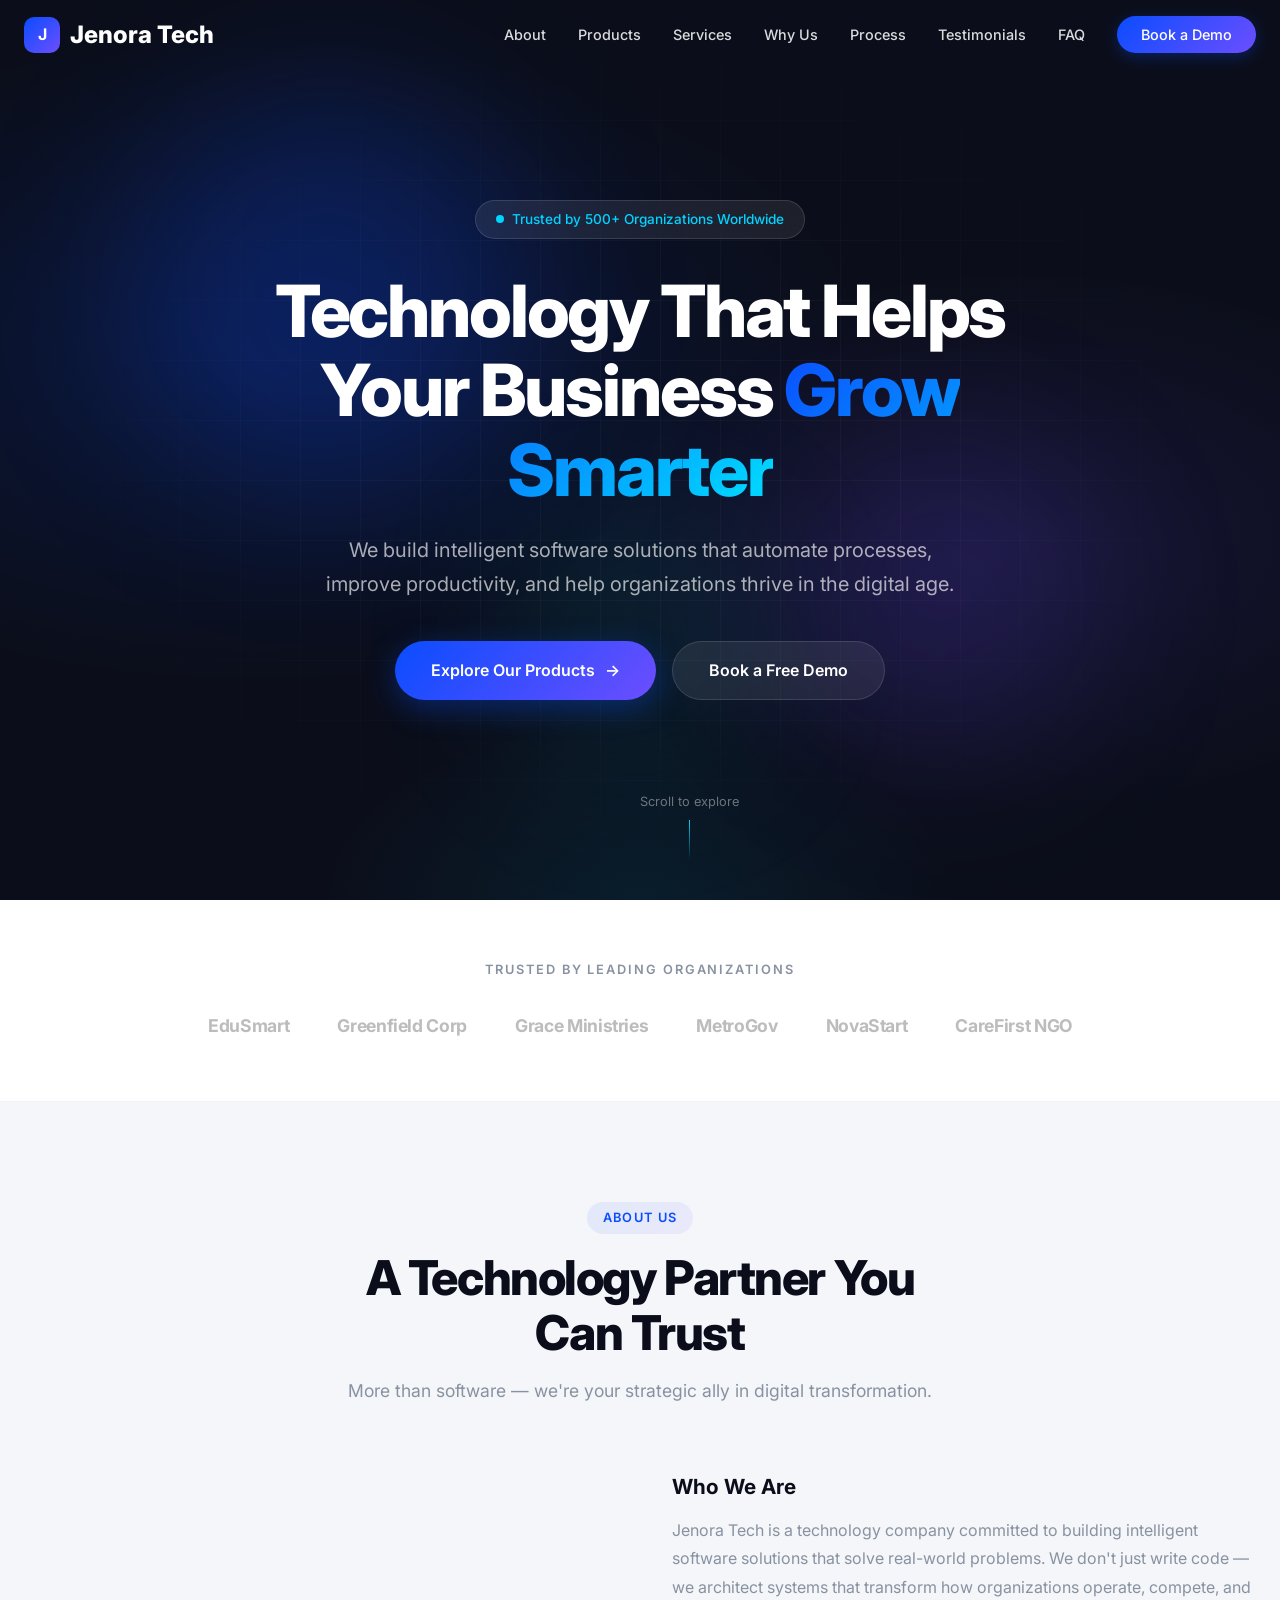
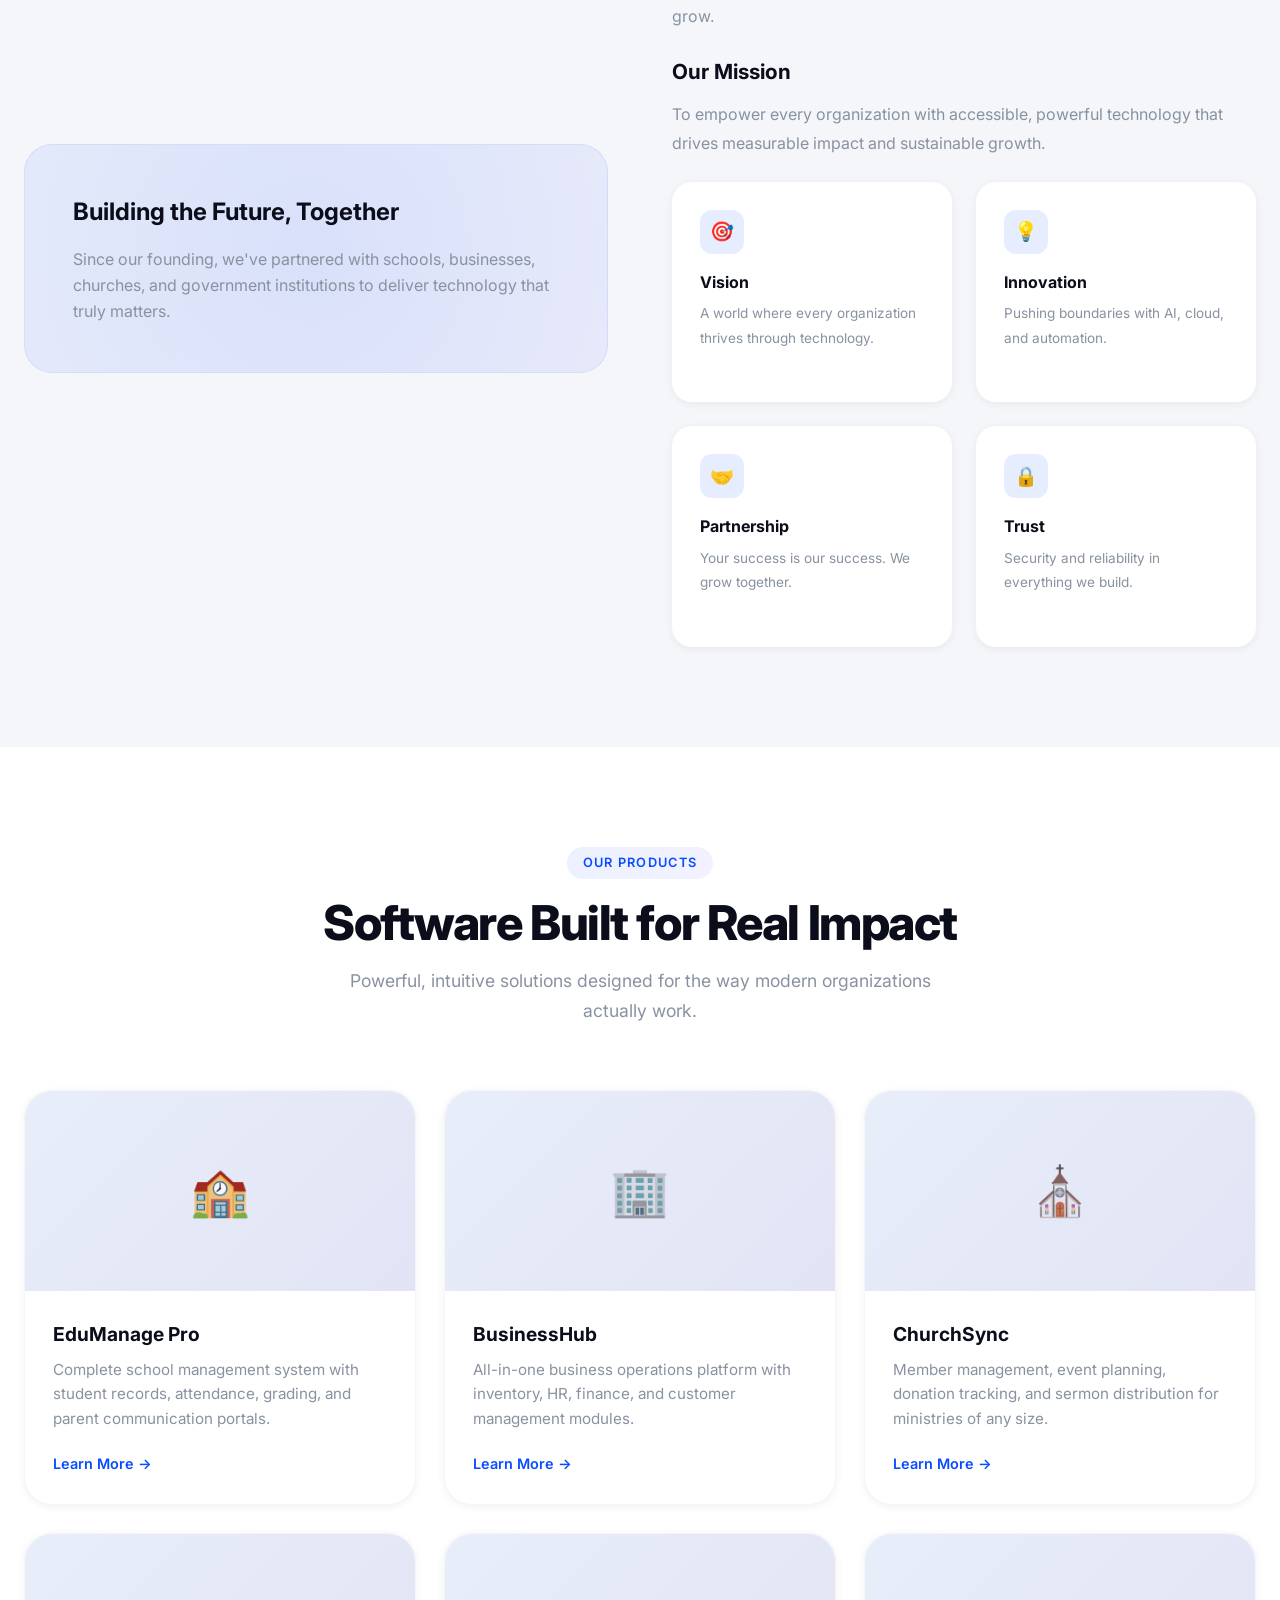
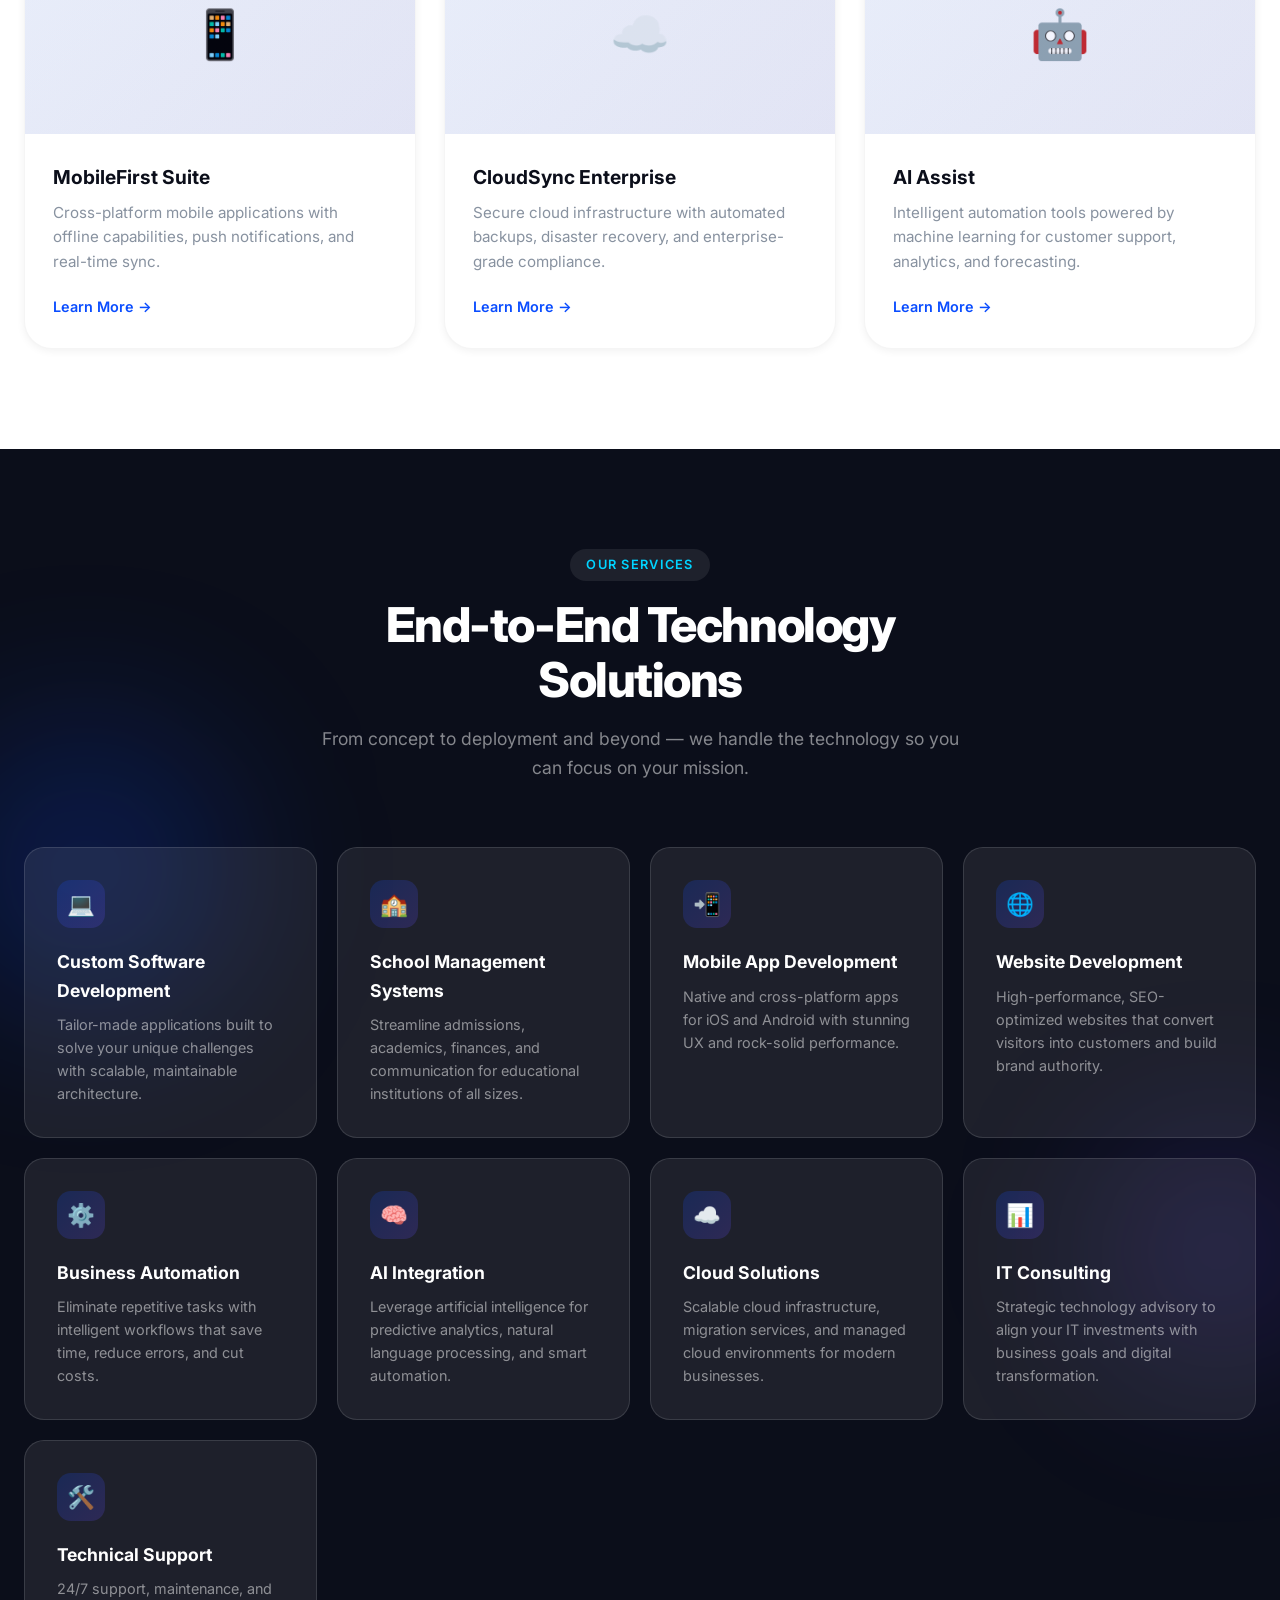
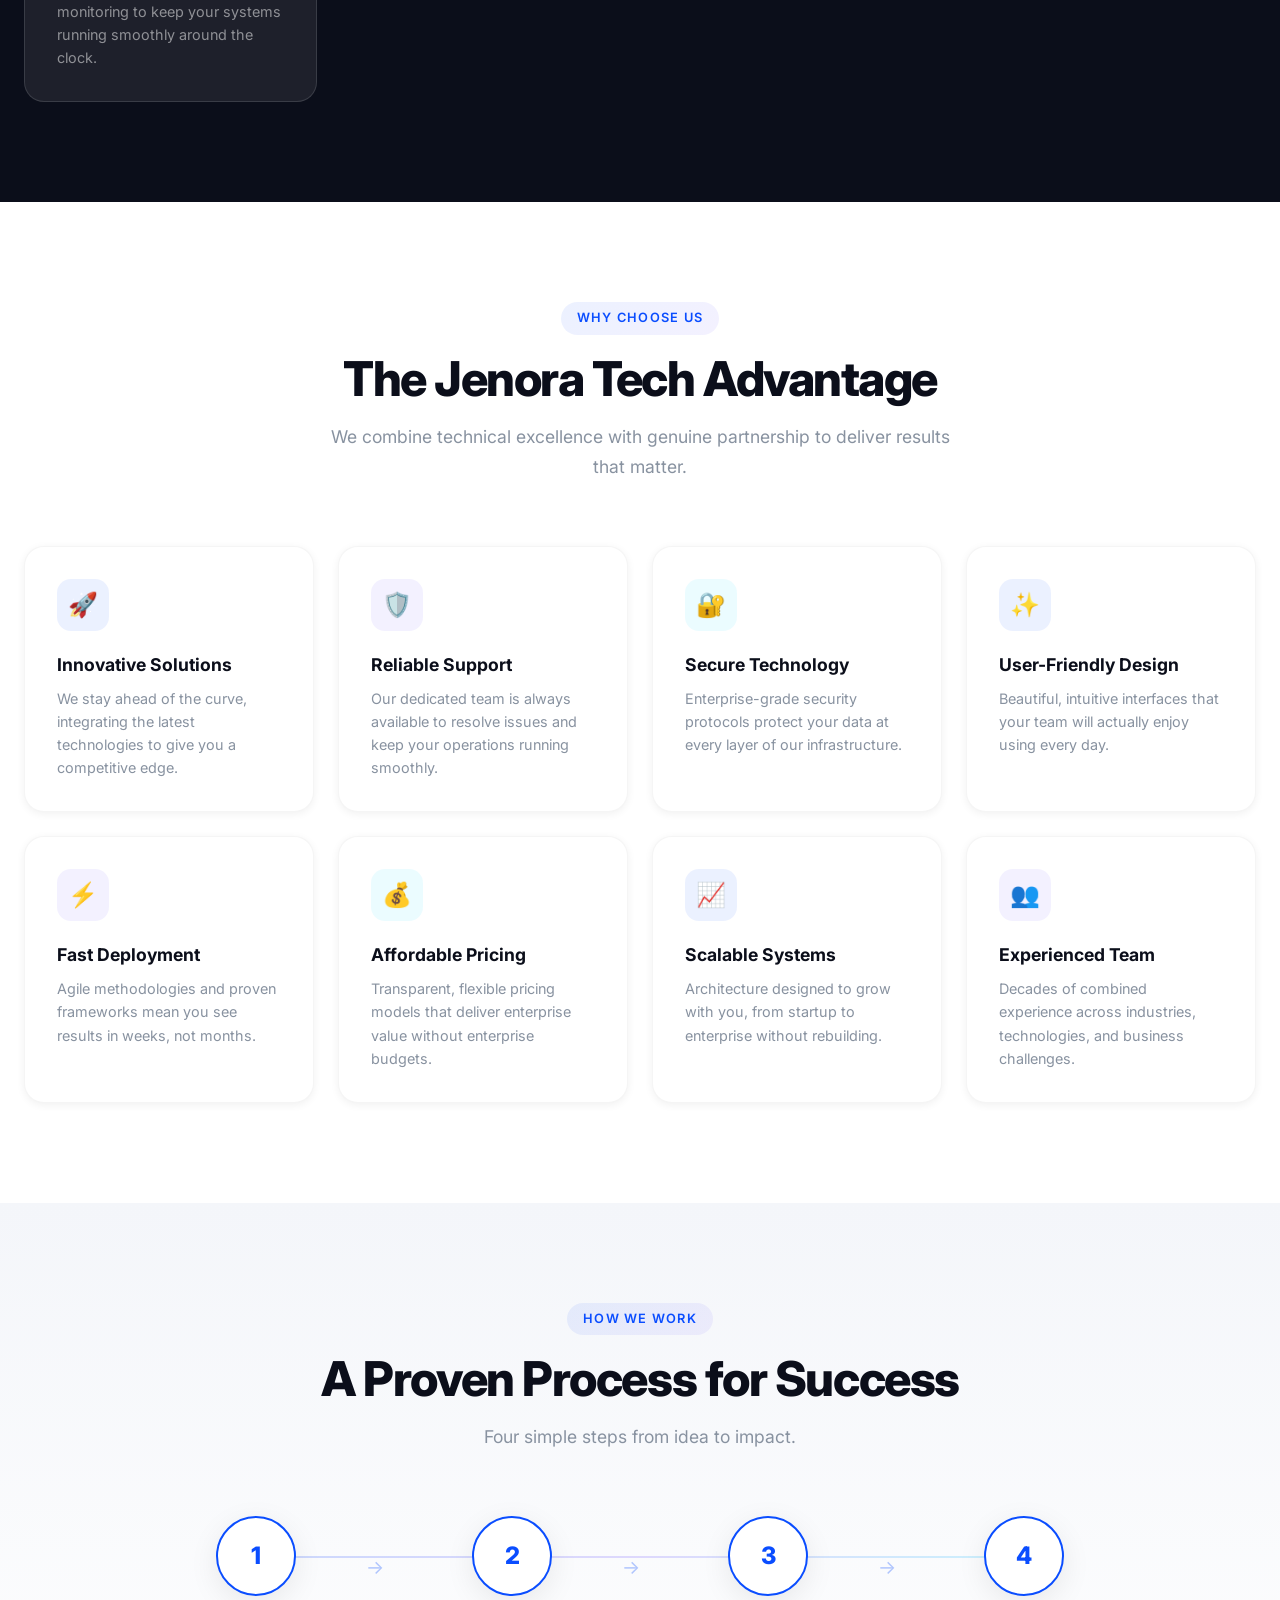
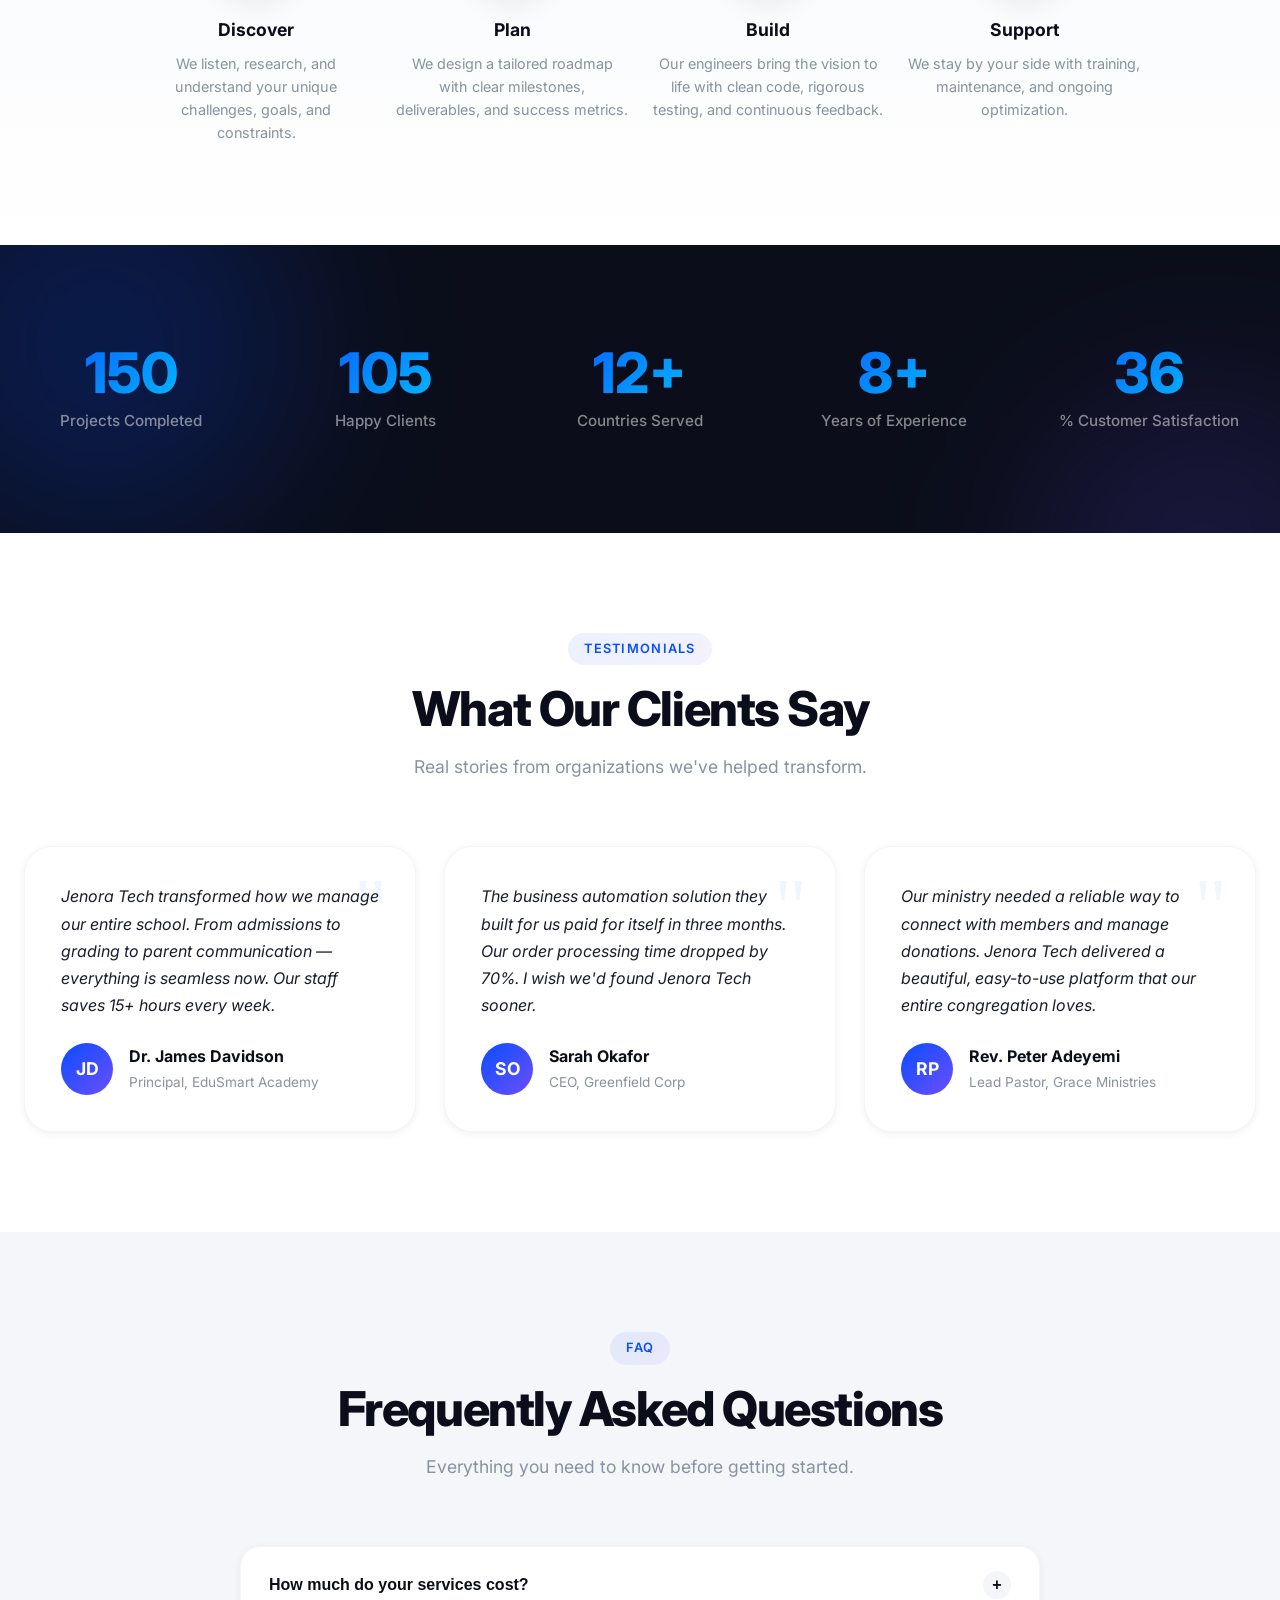
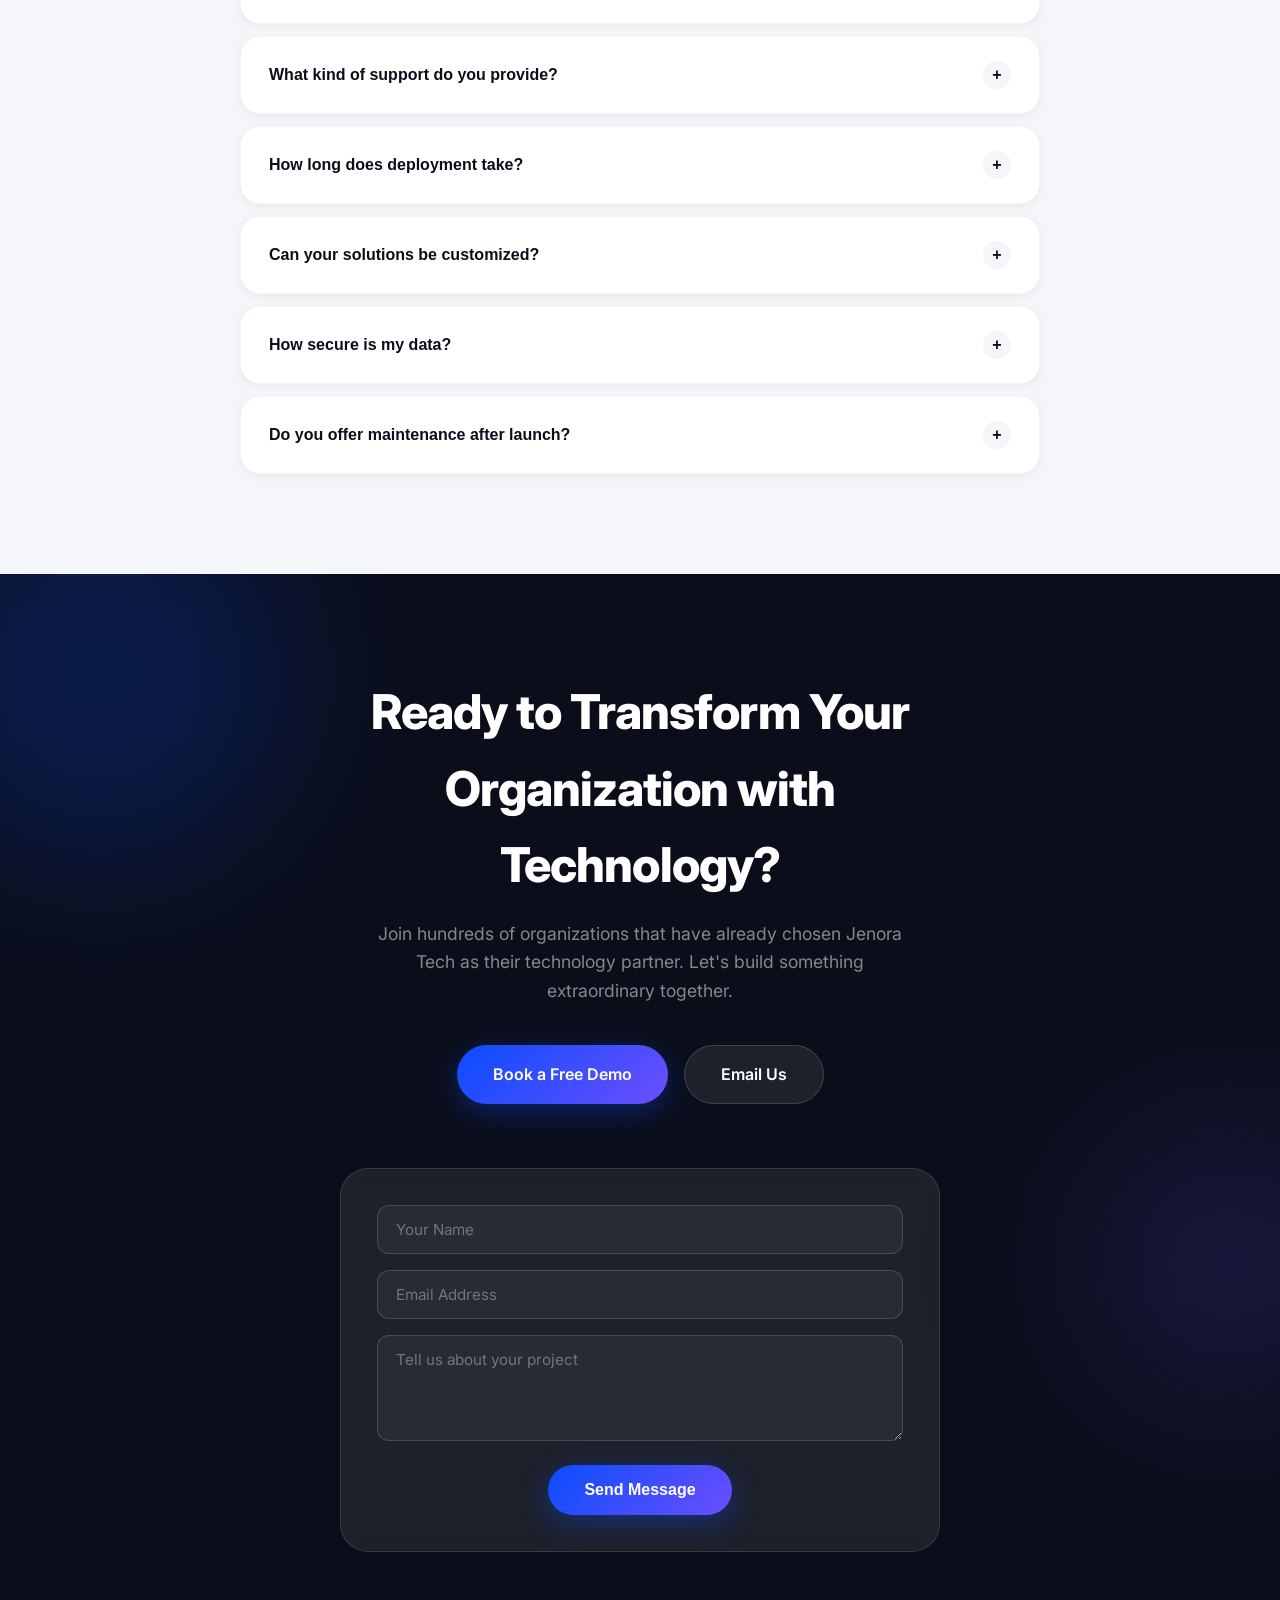
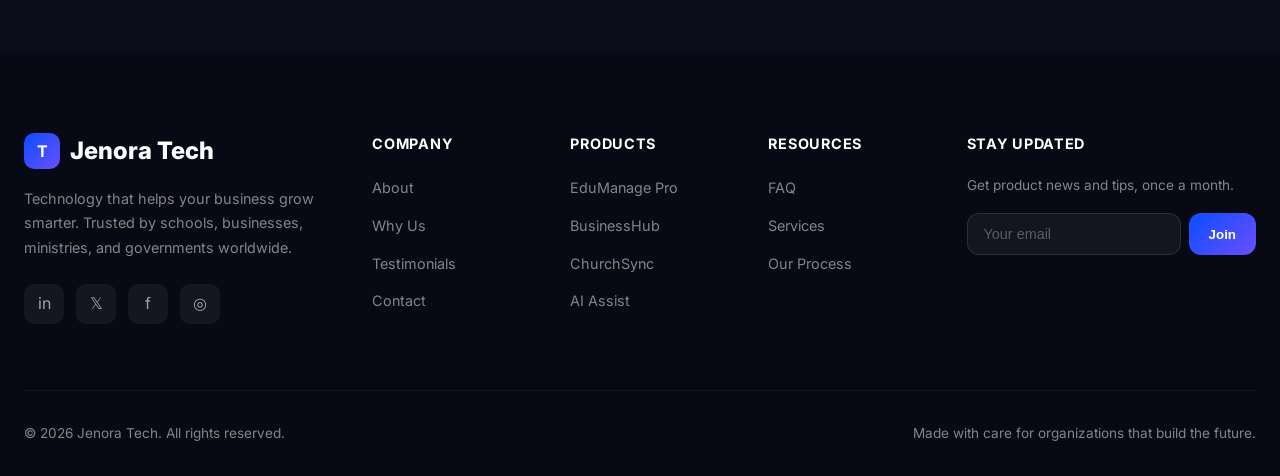
==== index.html @ 52c4f17f "com" ====
<!DOCTYPE html>
<html lang="en">
<head>
<meta charset="UTF-8">
<meta name="viewport" content="width=device-width, initial-scale=1.0">
<title>Jenora Tech — Technology That Helps Your Business Grow Smarter</title>
<meta name="description" content="We build intelligent software solutions that automate processes, improve productivity, and help organizations thrive in the digital age.">
<meta property="og:title" content="Jenora Tech — Technology That Helps Your Business Grow Smarter">
<meta property="og:description" content="Intelligent software solutions for schools, businesses, churches, and government institutions.">
<meta property="og:type" content="website">
<link rel="preconnect" href="https://fonts.googleapis.com">
<link rel="preconnect" href="https://fonts.gstatic.com" crossorigin>
<link href="https://fonts.googleapis.com/css2?family=Inter:wght@300;400;500;600;700;800;900&display=swap" rel="stylesheet">
<link rel="stylesheet" href="style.css">
</head>
<body>

<!-- NAVIGATION -->
<nav class="navbar" id="navbar" role="navigation" aria-label="Main navigation">
  <div class="nav-container">
    <a href="#home" class="logo" aria-label="Jenora Tech Home">
      <div class="logo-icon">J</div> Jenora Tech
    </a>
    <button class="mobile-toggle" id="mobileToggle" aria-label="Toggle navigation menu" aria-expanded="false">
      <span></span><span></span><span></span>
    </button>
    <ul class="nav-links" id="navLinks">
      <li><a href="#about">About</a></li>
      <li><a href="#products">Products</a></li>
      <li><a href="#services">Services</a></li>
      <li><a href="#why">Why Us</a></li>
      <li><a href="#process">Process</a></li>
      <li><a href="#testimonials">Testimonials</a></li>
      <li><a href="#faq">FAQ</a></li>
      <li><a href="#contact" class="nav-cta">Book a Demo</a></li>
    </ul>
  </div>
</nav>

<!-- HERO -->
<section class="hero" id="home">
  <div class="hero-bg"></div>
  <div class="hero-grid"></div>
  <div class="hero-orb orb-1" aria-hidden="true"></div>
  <div class="hero-orb orb-2" aria-hidden="true"></div>
  <div class="hero-orb orb-3" aria-hidden="true"></div>
  <div class="hero-content">
    <div class="hero-badge">Trusted by 500+ Organizations Worldwide</div>
    <h1>Technology That Helps Your Business <span class="gradient-text">Grow Smarter</span></h1>
    <p class="hero-sub">We build intelligent software solutions that automate processes, improve productivity, and help organizations thrive in the digital age.</p>
    <div class="hero-cta-group">
      <a href="#products" class="btn btn-primary">Explore Our Products <span>→</span></a>
      <a href="#contact" class="btn btn-secondary">Book a Free Demo</a>
    </div>
  </div>
  <div class="hero-scroll" aria-hidden="true">
    <span>Scroll to explore</span>
    <div class="scroll-line"></div>
  </div>
</section>

<!-- TRUSTED BY -->
<section class="trusted">
  <div class="trusted-inner">
    <p class="trusted-label">Trusted by leading organizations</p>
    <div class="logos-grid">
      <span class="logo-placeholder">EduSmart</span>
      <span class="logo-placeholder">Greenfield Corp</span>
      <span class="logo-placeholder">Grace Ministries</span>
      <span class="logo-placeholder">MetroGov</span>
      <span class="logo-placeholder">NovaStart</span>
      <span class="logo-placeholder">CareFirst NGO</span>
    </div>
  </div>
</section>

<!-- ABOUT -->
<section class="about" id="about">
  <div class="container">
    <div class="section-header animate-on-scroll">
      <span class="section-tag">About Us</span>
      <h2 class="section-title">A Technology Partner You Can Trust</h2>
      <p class="section-desc">More than software — we're your strategic ally in digital transformation.</p>
    </div>
    <div class="about-grid">
      <div class="about-visual animate-on-scroll">
        <div class="glass-card">
          <h3>Building the Future, Together</h3>
          <p>Since our founding, we've partnered with schools, businesses, churches, and government institutions to deliver technology that truly matters.</p>
        </div>
      </div>
      <div class="about-text animate-on-scroll delay-1">
        <h3>Who We Are</h3>
        <p>Jenora Tech is a technology company committed to building intelligent software solutions that solve real-world problems. We don't just write code — we architect systems that transform how organizations operate, compete, and grow.</p>
        <h3>Our Mission</h3>
        <p>To empower every organization with accessible, powerful technology that drives measurable impact and sustainable growth.</p>
        <div class="about-mission">
          <div class="mission-card">
            <div class="icon">🎯</div>
            <h4>Vision</h4>
            <p class="mission-text">A world where every organization thrives through technology.</p>
          </div>
          <div class="mission-card">
            <div class="icon">💡</div>
            <h4>Innovation</h4>
            <p class="mission-text">Pushing boundaries with AI, cloud, and automation.</p>
          </div>
          <div class="mission-card">
            <div class="icon">🤝</div>
            <h4>Partnership</h4>
            <p class="mission-text">Your success is our success. We grow together.</p>
          </div>
          <div class="mission-card">
            <div class="icon">🔒</div>
            <h4>Trust</h4>
            <p class="mission-text">Security and reliability in everything we build.</p>
          </div>
        </div>
      </div>
    </div>
  </div>
</section>

<!-- PRODUCTS -->
<section id="products">
  <div class="container">
    <div class="section-header animate-on-scroll">
      <span class="section-tag">Our Products</span>
      <h2 class="section-title">Software Built for Real Impact</h2>
      <p class="section-desc">Powerful, intuitive solutions designed for the way modern organizations actually work.</p>
    </div>
    <div class="products-grid">
      <div class="product-card animate-on-scroll">
        <div class="product-img">🏫</div>
        <div class="product-info">
          <h3>EduManage Pro</h3>
          <p>Complete school management system with student records, attendance, grading, and parent communication portals.</p>
          <a href="#contact" class="product-link">Learn More →</a>
        </div>
      </div>
      <div class="product-card animate-on-scroll delay-1">
        <div class="product-img">🏢</div>
        <div class="product-info">
          <h3>BusinessHub</h3>
          <p>All-in-one business operations platform with inventory, HR, finance, and customer management modules.</p>
          <a href="#contact" class="product-link">Learn More →</a>
        </div>
      </div>
      <div class="product-card animate-on-scroll delay-2">
        <div class="product-img">⛪</div>
        <div class="product-info">
          <h3>ChurchSync</h3>
          <p>Member management, event planning, donation tracking, and sermon distribution for ministries of any size.</p>
          <a href="#contact" class="product-link">Learn More →</a>
        </div>
      </div>
      <div class="product-card animate-on-scroll delay-3">
        <div class="product-img">📱</div>
        <div class="product-info">
          <h3>MobileFirst Suite</h3>
          <p>Cross-platform mobile applications with offline capabilities, push notifications, and real-time sync.</p>
          <a href="#contact" class="product-link">Learn More →</a>
        </div>
      </div>
      <div class="product-card animate-on-scroll">
        <div class="product-img">☁️</div>
        <div class="product-info">
          <h3>CloudSync Enterprise</h3>
          <p>Secure cloud infrastructure with automated backups, disaster recovery, and enterprise-grade compliance.</p>
          <a href="#contact" class="product-link">Learn More →</a>
        </div>
      </div>
      <div class="product-card animate-on-scroll delay-1">
        <div class="product-img">🤖</div>
        <div class="product-info">
          <h3>AI Assist</h3>
          <p>Intelligent automation tools powered by machine learning for customer support, analytics, and forecasting.</p>
          <a href="#contact" class="product-link">Learn More →</a>
        </div>
      </div>
    </div>
  </div>
</section>

<!-- SERVICES -->
<section class="services" id="services">
  <div class="hero-orb orb-1 orb-services-1" aria-hidden="true"></div>
  <div class="hero-orb orb-2 orb-services-2" aria-hidden="true"></div>
  <div class="container container-front">
    <div class="section-header animate-on-scroll">
      <span class="section-tag">Our Services</span>
      <h2 class="section-title">End-to-End Technology Solutions</h2>
      <p class="section-desc">From concept to deployment and beyond — we handle the technology so you can focus on your mission.</p>
    </div>
    <div class="services-grid">
      <div class="service-card animate-on-scroll">
        <div class="service-icon">💻</div>
        <h3>Custom Software Development</h3>
        <p>Tailor-made applications built to solve your unique challenges with scalable, maintainable architecture.</p>
      </div>
      <div class="service-card animate-on-scroll delay-1">
        <div class="service-icon">🏫</div>
        <h3>School Management Systems</h3>
        <p>Streamline admissions, academics, finances, and communication for educational institutions of all sizes.</p>
      </div>
      <div class="service-card animate-on-scroll delay-2">
        <div class="service-icon">📲</div>
        <h3>Mobile App Development</h3>
        <p>Native and cross-platform apps for iOS and Android with stunning UX and rock-solid performance.</p>
      </div>
      <div class="service-card animate-on-scroll delay-3">
        <div class="service-icon">🌐</div>
        <h3>Website Development</h3>
        <p>High-performance, SEO-optimized websites that convert visitors into customers and build brand authority.</p>
      </div>
      <div class="service-card animate-on-scroll">
        <div class="service-icon">⚙️</div>
        <h3>Business Automation</h3>
        <p>Eliminate repetitive tasks with intelligent workflows that save time, reduce errors, and cut costs.</p>
      </div>
      <div class="service-card animate-on-scroll delay-1">
        <div class="service-icon">🧠</div>
        <h3>AI Integration</h3>
        <p>Leverage artificial intelligence for predictive analytics, natural language processing, and smart automation.</p>
      </div>
      <div class="service-card animate-on-scroll delay-2">
        <div class="service-icon">☁️</div>
        <h3>Cloud Solutions</h3>
        <p>Scalable cloud infrastructure, migration services, and managed cloud environments for modern businesses.</p>
      </div>
      <div class="service-card animate-on-scroll delay-3">
        <div class="service-icon">📊</div>
        <h3>IT Consulting</h3>
        <p>Strategic technology advisory to align your IT investments with business goals and digital transformation.</p>
      </div>
      <div class="service-card animate-on-scroll">
        <div class="service-icon">🛠️</div>
        <h3>Technical Support</h3>
        <p>24/7 support, maintenance, and monitoring to keep your systems running smoothly around the clock.</p>
      </div>
    </div>
  </div>
</section>

<!-- WHY CHOOSE US -->
<section id="why">
  <div class="container">
    <div class="section-header animate-on-scroll">
      <span class="section-tag">Why Choose Us</span>
      <h2 class="section-title">The Jenora Tech Advantage</h2>
      <p class="section-desc">We combine technical excellence with genuine partnership to deliver results that matter.</p>
    </div>
    <div class="why-grid">
      <div class="why-card animate-on-scroll">
        <div class="why-icon why-icon-1">🚀</div>
        <h3>Innovative Solutions</h3>
        <p>We stay ahead of the curve, integrating the latest technologies to give you a competitive edge.</p>
      </div>
      <div class="why-card animate-on-scroll delay-1">
        <div class="why-icon why-icon-2">🛡️</div>
        <h3>Reliable Support</h3>
        <p>Our dedicated team is always available to resolve issues and keep your operations running smoothly.</p>
      </div>
      <div class="why-card animate-on-scroll delay-2">
        <div class="why-icon why-icon-3">🔐</div>
        <h3>Secure Technology</h3>
        <p>Enterprise-grade security protocols protect your data at every layer of our infrastructure.</p>
      </div>
      <div class="why-card animate-on-scroll delay-3">
        <div class="why-icon why-icon-1">✨</div>
        <h3>User-Friendly Design</h3>
        <p>Beautiful, intuitive interfaces that your team will actually enjoy using every day.</p>
      </div>
      <div class="why-card animate-on-scroll">
        <div class="why-icon why-icon-2">⚡</div>
        <h3>Fast Deployment</h3>
        <p>Agile methodologies and proven frameworks mean you see results in weeks, not months.</p>
      </div>
      <div class="why-card animate-on-scroll delay-1">
        <div class="why-icon why-icon-3">💰</div>
        <h3>Affordable Pricing</h3>
        <p>Transparent, flexible pricing models that deliver enterprise value without enterprise budgets.</p>
      </div>
      <div class="why-card animate-on-scroll delay-2">
        <div class="why-icon why-icon-1">📈</div>
        <h3>Scalable Systems</h3>
        <p>Architecture designed to grow with you, from startup to enterprise without rebuilding.</p>
      </div>
      <div class="why-card animate-on-scroll delay-3">
        <div class="why-icon why-icon-2">👥</div>
        <h3>Experienced Team</h3>
        <p>Decades of combined experience across industries, technologies, and business challenges.</p>
      </div>
    </div>
  </div>
</section>

<!-- HOW WE WORK -->
<section class="how" id="process">
  <div class="container">
    <div class="section-header animate-on-scroll">
      <span class="section-tag">How We Work</span>
      <h2 class="section-title">A Proven Process for Success</h2>
      <p class="section-desc">Four simple steps from idea to impact.</p>
    </div>
    <div class="process-flow">
      <div class="process-step animate-on-scroll">
        <div class="step-number">1</div>
        <h3>Discover</h3>
        <p>We listen, research, and understand your unique challenges, goals, and constraints.</p>
        <div class="step-arrow">→</div>
      </div>
      <div class="process-step animate-on-scroll delay-1">
        <div class="step-number">2</div>
        <h3>Plan</h3>
        <p>We design a tailored roadmap with clear milestones, deliverables, and success metrics.</p>
        <div class="step-arrow">→</div>
      </div>
      <div class="process-step animate-on-scroll delay-2">
        <div class="step-number">3</div>
        <h3>Build</h3>
        <p>Our engineers bring the vision to life with clean code, rigorous testing, and continuous feedback.</p>
        <div class="step-arrow">→</div>
      </div>
      <div class="process-step animate-on-scroll delay-3">
        <div class="step-number">4</div>
        <h3>Support</h3>
        <p>We stay by your side with training, maintenance, and ongoing optimization.</p>
      </div>
    </div>
  </div>
</section>

<!-- STATS -->
<section class="stats">
  <div class="hero-orb orb-1 orb-stats-1" aria-hidden="true"></div>
  <div class="hero-orb orb-2 orb-stats-2" aria-hidden="true"></div>
  <div class="container container-front">
    <div class="stats-grid">
      <div class="stat-item animate-on-scroll">
        <div class="stat-number" data-target="500">0</div>
        <div class="stat-label">Projects Completed</div>
      </div>
      <div class="stat-item animate-on-scroll delay-1">
        <div class="stat-number" data-target="350">0</div>
        <div class="stat-label">Happy Clients</div>
      </div>
      <div class="stat-item animate-on-scroll delay-2">
        <div class="stat-number" data-target="12">0</div>
        <div class="stat-label">Countries Served</div>
      </div>
      <div class="stat-item animate-on-scroll delay-3">
        <div class="stat-number" data-target="8">0</div>
        <div class="stat-label">Years of Experience</div>
      </div>
      <div class="stat-item animate-on-scroll">
        <div class="stat-number" data-target="98">0</div>
        <div class="stat-label">% Customer Satisfaction</div>
      </div>
    </div>
  </div>
</section>

<!-- TESTIMONIALS -->
<section id="testimonials">
  <div class="container">
    <div class="section-header animate-on-scroll">
      <span class="section-tag">Testimonials</span>
      <h2 class="section-title">What Our Clients Say</h2>
      <p class="section-desc">Real stories from organizations we've helped transform.</p>
    </div>
    <div class="testimonials-grid">
      <div class="testimonial-card animate-on-scroll">
        <p class="testimonial-text">Jenora Tech transformed how we manage our entire school. From admissions to grading to parent communication — everything is seamless now. Our staff saves 15+ hours every week.</p>
        <div class="testimonial-author">
          <div class="author-avatar">JD</div>
          <div class="author-info">
            <h4>Dr. James Davidson</h4>
            <span>Principal, EduSmart Academy</span>
          </div>
        </div>
      </div>
      <div class="testimonial-card animate-on-scroll delay-1">
        <p class="testimonial-text">The business automation solution they built for us paid for itself in three months. Our order processing time dropped by 70%. I wish we'd found Jenora Tech sooner.</p>
        <div class="testimonial-author">
          <div class="author-avatar">SO</div>
          <div class="author-info">
            <h4>Sarah Okafor</h4>
            <span>CEO, Greenfield Corp</span>
          </div>
        </div>
      </div>
      <div class="testimonial-card animate-on-scroll delay-2">
        <p class="testimonial-text">Our ministry needed a reliable way to connect with members and manage donations. Jenora Tech delivered a beautiful, easy-to-use platform that our entire congregation loves.</p>
        <div class="testimonial-author">
          <div class="author-avatar">RP</div>
          <div class="author-info">
            <h4>Rev. Peter Adeyemi</h4>
            <span>Lead Pastor, Grace Ministries</span>
          </div>
        </div>
      </div>
    </div>
  </div>
</section>

<!-- FAQ -->
<section class="faq" id="faq">
  <div class="container">
    <div class="section-header animate-on-scroll">
      <span class="section-tag">FAQ</span>
      <h2 class="section-title">Frequently Asked Questions</h2>
      <p class="section-desc">Everything you need to know before getting started.</p>
    </div>
    <div class="faq-list">
      <div class="faq-item animate-on-scroll">
        <button class="faq-question" aria-expanded="false">
          How much do your services cost?
          <span class="faq-icon">+</span>
        </button>
        <div class="faq-answer">
          <p>We offer flexible pricing tailored to your project scope and budget. From affordable starter packages for small businesses to comprehensive enterprise solutions, we ensure transparent pricing with no hidden fees. Contact us for a free quote.</p>
        </div>
      </div>
      <div class="faq-item animate-on-scroll delay-1">
        <button class="faq-question" aria-expanded="false">
          What kind of support do you provide?
          <span class="faq-icon">+</span>
        </button>
        <div class="faq-answer">
          <p>We provide 24/7 technical support, regular maintenance, security updates, and dedicated account managers. Our team is always available via phone, email, and live chat to ensure your systems run flawlessly.</p>
        </div>
      </div>
      <div class="faq-item animate-on-scroll delay-2">
        <button class="faq-question" aria-expanded="false">
          How long does deployment take?
          <span class="faq-icon">+</span>
        </button>
        <div class="faq-answer">
          <p>Most projects are deployed within 4–8 weeks depending on complexity. We use agile methodologies to deliver working features incrementally, so you see progress from week one. Rush deployments are available for urgent needs.</p>
        </div>
      </div>
      <div class="faq-item animate-on-scroll delay-3">
        <button class="faq-question" aria-expanded="false">
          Can your solutions be customized?
          <span class="faq-icon">+</span>
        </button>
        <div class="faq-answer">
          <p>Absolutely. Every solution we build is tailored to your specific workflows, branding, and requirements. We never force a one-size-fits-all approach — your software should work the way you do.</p>
        </div>
      </div>
      <div class="faq-item animate-on-scroll">
        <button class="faq-question" aria-expanded="false">
          How secure is my data?
          <span class="faq-icon">+</span>
        </button>
        <div class="faq-answer">
          <p>Security is our top priority. We implement end-to-end encryption, regular security audits, role-based access controls, and compliance with industry standards like GDPR. Your data is always protected.</p>
        </div>
      </div>
      <div class="faq-item animate-on-scroll delay-1">
        <button class="faq-question" aria-expanded="false">
          Do you offer maintenance after launch?
          <span class="faq-icon">+</span>
        </button>
        <div class="faq-answer">
          <p>Yes, we offer comprehensive maintenance packages that include bug fixes, performance optimization, feature updates, and dedicated support channels. We believe in long-term partnerships, not one-off projects.</p>
        </div>
      </div>
    </div>
  </div>
</section>

<!-- FINAL CTA -->
<section class="final-cta" id="contact">
  <div class="hero-orb orb-1 orb-cta-1" aria-hidden="true"></div>
  <div class="hero-orb orb-2 orb-cta-2" aria-hidden="true"></div>
  <div class="container container-front">
    <div class="section-header animate-on-scroll">
      <h2>Ready to Transform Your Organization with Technology?</h2>
      <p>Join hundreds of organizations that have already chosen Jenora Tech as their technology partner. Let's build something extraordinary together.</p>
      <div class="hero-cta-group">
        <a href="#" class="btn btn-primary" id="ctaDemoBtn">Book a Free Demo</a>
        <a href="mailto:hello@Jenora Tech.com" class="btn btn-secondary">Email Us</a>
      </div>
    </div>

    <form class="contact-form animate-on-scroll delay-1" id="contactForm">
      <input type="text" name="name" placeholder="Your Name" required>
      <input type="email" name="email" placeholder="Email Address" required>
      <textarea name="message" rows="4" placeholder="Tell us about your project"></textarea>
      <button type="submit" class="btn btn-primary">Send Message</button>
    </form>
  </div>
</section>

<!-- FOOTER -->
<footer class="footer">
  <div class="container">
    <div class="footer-grid">
      <div class="footer-brand">
        <a href="#home" class="logo">
          <div class="logo-icon">T</div> Jenora Tech
        </a>
        <p>Technology that helps your business grow smarter. Trusted by schools, businesses, ministries, and governments worldwide.</p>
        <div class="social-links">
          <a href="#" aria-label="LinkedIn">in</a>
          <a href="#" aria-label="Twitter">𝕏</a>
          <a href="#" aria-label="Facebook">f</a>
          <a href="#" aria-label="Instagram">◎</a>
        </div>
      </div>
      <div class="footer-col">
        <h4>Company</h4>
        <ul>
          <li><a href="#about">About</a></li>
          <li><a href="#why">Why Us</a></li>
          <li><a href="#testimonials">Testimonials</a></li>
          <li><a href="#contact">Contact</a></li>
        </ul>
      </div>
      <div class="footer-col">
        <h4>Products</h4>
        <ul>
          <li><a href="#products">EduManage Pro</a></li>
          <li><a href="#products">BusinessHub</a></li>
          <li><a href="#products">ChurchSync</a></li>
          <li><a href="#products">AI Assist</a></li>
        </ul>
      </div>
      <div class="footer-col">
        <h4>Resources</h4>
        <ul>
          <li><a href="#faq">FAQ</a></li>
          <li><a href="#services">Services</a></li>
          <li><a href="#process">Our Process</a></li>
        </ul>
      </div>
      <div class="footer-col footer-newsletter">
        <h4>Stay Updated</h4>
        <p class="newsletter-desc">Get product news and tips, once a month.</p>
        <form class="newsletter-form">
          <input type="email" placeholder="Your email" required>
          <button type="submit">Join</button>
        </form>
      </div>
    </div>
    <div class="footer-bottom">
      <span>© 2026 Jenora Tech. All rights reserved.</span>
      <span>Made with care for organizations that build the future.</span>
    </div>
  </div>
</footer>

<script src="script.js"></script>
</body>
</html>
---- style.css ----
/* =========================================================
   Jenora Tech LANDING PAGE — STYLES
========================================================= */

:root{
  --deep-blue:#0A4DFF;
  --purple:#6C4EFF;
  --cyan:#00D4FF;

  --white:#FFFFFF;
  --light-gray:#F4F6FA;
  --medium-gray:#8892A0;
  --dark-gray:#1A1D2E;
  --near-black:#0B0E1A;

  --glass-bg:rgba(255,255,255,0.08);
  --glass-border:rgba(255,255,255,0.12);

  --shadow-sm:0 2px 8px rgba(0,0,0,0.06);
  --shadow-md:0 8px 30px rgba(0,0,0,0.08);
  --shadow-lg:0 20px 60px rgba(0,0,0,0.12);

  --radius-sm:12px;
  --radius-md:20px;
  --radius-lg:28px;
}

*{ margin:0; padding:0; box-sizing:border-box; }
html{ scroll-behavior:smooth; }

body{
  font-family:'Inter', -apple-system, BlinkMacSystemFont, 'Segoe UI', Roboto, sans-serif;
  background:var(--white);
  color:var(--dark-gray);
  line-height:1.6;
  overflow-x:hidden;
  -webkit-font-smoothing:antialiased;
}

img{ max-width:100%; display:block; }

:focus-visible{
  outline:2px solid var(--deep-blue);
  outline-offset:2px;
}

/* ==================== ANIMATIONS ==================== */
@keyframes float{
  0%,100%{ transform:translateY(0px); }
  50%{ transform:translateY(-20px); }
}
@keyframes floatSlow{
  0%,100%{ transform:translateY(0px) rotate(0deg); }
  50%{ transform:translateY(-30px) rotate(3deg); }
}
@keyframes pulseGlow{
  0%,100%{ opacity:.4; transform:scale(1); }
  50%{ opacity:.7; transform:scale(1.05); }
}
@keyframes gradientShift{
  0%{ background-position:0% 50%; }
  50%{ background-position:100% 50%; }
  100%{ background-position:0% 50%; }
}
@keyframes fadeInUp{
  from{ opacity:0; transform:translateY(40px); }
  to{ opacity:1; transform:translateY(0); }
}

.animate-on-scroll{
  opacity:0;
  transform:translateY(40px);
  transition:opacity .8s cubic-bezier(.16,1,.3,1), transform .8s cubic-bezier(.16,1,.3,1);
}
.animate-on-scroll.visible{ opacity:1; transform:translateY(0); }
.delay-1{ transition-delay:.1s; }
.delay-2{ transition-delay:.2s; }
.delay-3{ transition-delay:.3s; }

@media (prefers-reduced-motion: reduce){
  *, *::before, *::after{
    animation-duration:.01ms !important;
    animation-iteration-count:1 !important;
    transition-duration:.01ms !important;
  }
}

/* ==================== LAYOUT HELPERS ==================== */
.container{ max-width:1280px; margin:0 auto; padding:0 24px; }
.container-front{ position:relative; z-index:2; }
section{ padding:100px 0; }

.section-header{ text-align:center; max-width:640px; margin:0 auto 64px; }
.section-tag{
  display:inline-block; padding:6px 16px;
  background:linear-gradient(135deg, rgba(10,77,255,.08), rgba(108,78,255,.08));
  border-radius:50px; color:var(--deep-blue);
  font-size:.8rem; font-weight:600; text-transform:uppercase; letter-spacing:.1em;
  margin-bottom:16px;
}
.section-title{
  font-size:clamp(2rem,4vw,3rem); font-weight:800;
  color:var(--near-black); line-height:1.15; letter-spacing:-0.03em; margin-bottom:16px;
}
.section-desc{ font-size:1.1rem; color:var(--medium-gray); line-height:1.7; }

/* ==================== NAVBAR ==================== */
.navbar{
  position:fixed; top:0; left:0; right:0; z-index:1000;
  padding:16px 0; transition:all .4s ease; background:transparent;
}
.navbar.scrolled{
  background:rgba(255,255,255,.85);
  backdrop-filter:blur(20px) saturate(180%);
  -webkit-backdrop-filter:blur(20px) saturate(180%);
  box-shadow:var(--shadow-sm);
  padding:12px 0;
}
.nav-container{
  max-width:1280px; margin:0 auto; padding:0 24px;
  display:flex; align-items:center; justify-content:space-between;
}
.logo{
  font-size:1.5rem; font-weight:800; color:var(--white); text-decoration:none;
  display:flex; align-items:center; gap:10px; transition:color .3s;
}
.navbar.scrolled .logo{ color:var(--deep-blue); }
.logo-icon{
  width:36px; height:36px;
  background:linear-gradient(135deg, var(--deep-blue), var(--purple));
  border-radius:10px; display:flex; align-items:center; justify-content:center;
  color:white; font-weight:700; font-size:1rem;
}
.nav-links{ display:flex; gap:32px; list-style:none; align-items:center; }
.nav-links a{
  text-decoration:none; color:rgba(255,255,255,.85); font-size:.9rem; font-weight:500;
  transition:color .3s; position:relative;
}
.navbar.scrolled .nav-links a{ color:var(--dark-gray); }
.nav-links a::after{
  content:''; position:absolute; bottom:-4px; left:0; width:0; height:2px;
  background:linear-gradient(90deg, var(--deep-blue), var(--cyan)); transition:width .3s ease;
}
.nav-links a:hover::after{ width:100%; }
.navbar.scrolled .nav-links a::after{ background:linear-gradient(90deg, var(--deep-blue), var(--cyan)); }
.nav-cta{
  background:linear-gradient(135deg, var(--deep-blue), var(--purple));
  color:white !important; padding:10px 24px; border-radius:50px; font-weight:600;
  transition:all .3s ease; box-shadow:0 4px 15px rgba(10,77,255,.3);
}
.nav-cta:hover{ transform:translateY(-2px); box-shadow:0 8px 25px rgba(10,77,255,.4); }
.nav-cta::after{ display:none !important; }

.mobile-toggle{ display:none; background:none; border:none; cursor:pointer; padding:8px; }
.mobile-toggle span{
  display:block; width:24px; height:2px; background:white; margin:5px 0;
  transition:.3s; border-radius:2px;
}
.navbar.scrolled .mobile-toggle span{ background:var(--dark-gray); }

/* ==================== HERO ==================== */
.hero{
  position:relative; min-height:100vh; display:flex; align-items:center; justify-content:center;
  overflow:hidden; background:var(--near-black);
}
.hero-bg{
  position:absolute; inset:0;
  background:
    radial-gradient(ellipse 80% 60% at 20% 40%, rgba(10,77,255,.15) 0%, transparent 60%),
    radial-gradient(ellipse 60% 50% at 80% 60%, rgba(108,78,255,.12) 0%, transparent 60%),
    radial-gradient(ellipse 50% 40% at 50% 100%, rgba(0,212,255,.08) 0%, transparent 50%),
    var(--near-black);
}
.hero-grid{
  position:absolute; inset:0;
  background-image:
    linear-gradient(rgba(255,255,255,.03) 1px, transparent 1px),
    linear-gradient(90deg, rgba(255,255,255,.03) 1px, transparent 1px);
  background-size:60px 60px;
  mask-image:radial-gradient(ellipse 70% 70% at 50% 50%, black 30%, transparent 70%);
  -webkit-mask-image:radial-gradient(ellipse 70% 70% at 50% 50%, black 30%, transparent 70%);
}
.hero-orb{ position:absolute; border-radius:50%; filter:blur(80px); pointer-events:none; }
.orb-1{ width:400px; height:400px; background:rgba(10,77,255,.2); top:10%; left:10%; animation:floatSlow 8s ease-in-out infinite; }
.orb-2{ width:300px; height:300px; background:rgba(108,78,255,.15); top:50%; right:15%; animation:floatSlow 10s ease-in-out infinite reverse; }
.orb-3{ width:250px; height:250px; background:rgba(0,212,255,.1); bottom:15%; left:40%; animation:floatSlow 12s ease-in-out infinite; }

.orb-services-1{ width:300px; height:300px; top:20%; left:-5%; }
.orb-services-2{ width:250px; height:250px; bottom:10%; right:-5%; }
.orb-stats-1{ width:400px; height:400px; top:-100px; left:-100px; }
.orb-stats-2{ width:350px; height:350px; bottom:-100px; right:-100px; }
.orb-cta-1{ top:-100px; left:-100px; }
.orb-cta-2{ bottom:-100px; right:-100px; }

.hero-content{ position:relative; z-index:2; text-align:center; max-width:900px; padding:0 24px; }
.hero-badge{
  display:inline-flex; align-items:center; gap:8px; padding:8px 20px;
  background:var(--glass-bg); border:1px solid var(--glass-border); border-radius:50px;
  color:var(--cyan); font-size:.85rem; font-weight:500; margin-bottom:32px;
  backdrop-filter:blur(10px); animation:fadeInUp .8s ease-out .2s both;
}
.hero-badge::before{
  content:''; width:8px; height:8px; background:var(--cyan); border-radius:50%;
  animation:pulseGlow 2s ease-in-out infinite;
}
.hero h1{
  font-size:clamp(2.5rem, 6vw, 4.5rem); font-weight:800; line-height:1.1; color:white;
  margin-bottom:24px; letter-spacing:-0.03em; animation:fadeInUp .8s ease-out .4s both;
}
.hero h1 .gradient-text{
  background:linear-gradient(135deg, var(--deep-blue), var(--cyan), var(--purple));
  background-size:200% auto; -webkit-background-clip:text; -webkit-text-fill-color:transparent;
  background-clip:text; animation:gradientShift 4s ease infinite;
}
.hero-sub{
  font-size:clamp(1rem, 2vw, 1.25rem); color:rgba(255,255,255,.65); max-width:640px;
  margin:0 auto 40px; line-height:1.7; animation:fadeInUp .8s ease-out .6s both;
}
.hero-cta-group{
  margin-top:8px; display:flex; gap:16px; justify-content:center; flex-wrap:wrap;
  animation:fadeInUp .8s ease-out .8s both;
}
.btn{
  display:inline-flex; align-items:center; gap:10px; padding:16px 36px; border-radius:50px;
  font-size:1rem; font-weight:600; text-decoration:none; transition:all .3s cubic-bezier(.16,1,.3,1);
  cursor:pointer; border:none; position:relative; overflow:hidden;
}
.btn-primary{
  background:linear-gradient(135deg, var(--deep-blue), var(--purple)); color:white;
  box-shadow:0 8px 30px rgba(10,77,255,.35);
}
.btn-primary:hover{ transform:translateY(-3px); box-shadow:0 12px 40px rgba(10,77,255,.45); }
.btn-secondary{
  background:var(--glass-bg); color:white; border:1px solid var(--glass-border);
  backdrop-filter:blur(10px);
}
.btn-secondary:hover{ background:rgba(255,255,255,.15); transform:translateY(-3px); }

.hero-scroll{
  position:absolute; bottom:40px; left:50%; transform:translateX(-50%);
  display:flex; flex-direction:column; align-items:center; gap:8px;
  color:rgba(255,255,255,.4); font-size:.8rem; animation:fadeInUp 1s ease-out 1.2s both;
}
.scroll-line{ width:1px; height:40px; background:linear-gradient(to bottom, var(--cyan), transparent); animation:float 2s ease-in-out infinite; }

/* ==================== TRUSTED ==================== */
.trusted{ padding:60px 0; background:var(--white); border-bottom:1px solid rgba(0,0,0,.05); }
.trusted-inner{ max-width:1280px; margin:0 auto; padding:0 24px; text-align:center; }
.trusted-label{
  font-size:.8rem; font-weight:600; color:var(--medium-gray); text-transform:uppercase;
  letter-spacing:.15em; margin-bottom:32px;
}
.logos-grid{ display:flex; justify-content:center; align-items:center; gap:48px; flex-wrap:wrap; }
.logo-placeholder{
  font-size:1.1rem; font-weight:700; color:var(--medium-gray); letter-spacing:-0.02em;
  transition:all .3s; filter:grayscale(100%); opacity:.6;
}
.logo-placeholder:hover{ opacity:1; filter:grayscale(0%); color:var(--deep-blue); }

/* ==================== ABOUT ==================== */
.about{ background:var(--light-gray); }
.about-grid{ display:grid; grid-template-columns:1fr 1fr; gap:64px; align-items:center; }
.about-visual .glass-card{
  background:linear-gradient(135deg, rgba(10,77,255,.05), rgba(108,78,255,.05));
  border:1px solid rgba(10,77,255,.1); border-radius:var(--radius-lg); padding:48px;
  position:relative; overflow:hidden;
}
.about-visual .glass-card::before{
  content:''; position:absolute; top:-50%; left:-50%; width:200%; height:200%;
  background:radial-gradient(circle, rgba(10,77,255,.08) 0%, transparent 70%);
  animation:pulseGlow 6s ease-in-out infinite;
}
.about-visual h3{ font-size:1.5rem; font-weight:700; color:var(--near-black); margin-bottom:16px; position:relative; }
.about-visual p{ color:var(--medium-gray); position:relative; }
.about-text h3{ font-size:1.3rem; font-weight:700; color:var(--near-black); margin-bottom:12px; }
.about-text p{ color:var(--medium-gray); margin-bottom:24px; line-height:1.8; }
.about-mission{ display:grid; grid-template-columns:1fr 1fr; gap:24px; margin-top:8px; }
.mission-card{
  background:white; border-radius:var(--radius-md); padding:28px; box-shadow:var(--shadow-sm);
  transition:all .3s ease;
}
.mission-card:hover{ transform:translateY(-4px); box-shadow:var(--shadow-md); }
.mission-card .icon{
  width:44px; height:44px; border-radius:12px; display:flex; align-items:center; justify-content:center;
  margin-bottom:16px; font-size:1.2rem; background:rgba(10,77,255,.1);
}
.mission-card h4{ font-size:1rem; font-weight:700; color:var(--near-black); margin-bottom:6px; }
.mission-text{ font-size:.85rem; color:var(--medium-gray); }

/* ==================== PRODUCTS ==================== */
.products-grid{ display:grid; grid-template-columns:repeat(auto-fit, minmax(300px,1fr)); gap:28px; }
.product-card{
  background:white; border-radius:var(--radius-lg); overflow:hidden; box-shadow:var(--shadow-sm);
  transition:all .4s cubic-bezier(.16,1,.3,1); border:1px solid rgba(0,0,0,.04); position:relative;
}
.product-card::before{
  content:''; position:absolute; top:0; left:0; right:0; height:4px;
  background:linear-gradient(90deg, var(--deep-blue), var(--purple), var(--cyan));
  opacity:0; transition:opacity .3s;
}
.product-card:hover::before{ opacity:1; }
.product-card:hover{ transform:translateY(-8px); box-shadow:var(--shadow-lg); }
.product-img{
  height:200px; background:linear-gradient(135deg, var(--light-gray), #E8ECF4);
  display:flex; align-items:center; justify-content:center; font-size:3rem; position:relative; overflow:hidden;
}
.product-img::after{
  content:''; position:absolute; inset:0;
  background:linear-gradient(135deg, rgba(10,77,255,.05), rgba(108,78,255,.05));
}
.product-info{ padding:28px; }
.product-info h3{ font-size:1.2rem; font-weight:700; color:var(--near-black); margin-bottom:8px; }
.product-info p{ color:var(--medium-gray); font-size:.95rem; margin-bottom:20px; line-height:1.6; }
.product-link{
  display:inline-flex; align-items:center; gap:6px; color:var(--deep-blue); font-weight:600;
  font-size:.9rem; text-decoration:none; transition:gap .3s;
}
.product-link:hover{ gap:12px; }

/* ==================== SERVICES ==================== */
.services{ background:var(--near-black); position:relative; overflow:hidden; }
.services .section-title{ color:white; }
.services .section-desc{ color:rgba(255,255,255,.5); }
.services .section-tag{ background:rgba(255,255,255,.08); color:var(--cyan); }
.services-grid{ display:grid; grid-template-columns:repeat(auto-fit, minmax(260px,1fr)); gap:20px; }
.service-card{
  background:var(--glass-bg); border:1px solid var(--glass-border); border-radius:var(--radius-md);
  padding:32px; transition:all .4s ease; position:relative; overflow:hidden;
}
.service-card::before{
  content:''; position:absolute; inset:0;
  background:linear-gradient(135deg, rgba(10,77,255,.1), rgba(108,78,255,.1));
  opacity:0; transition:opacity .4s;
}
.service-card:hover::before{ opacity:1; }
.service-card:hover{ transform:translateY(-4px); border-color:rgba(10,77,255,.3); }
.service-card > *{ position:relative; z-index:1; }
.service-icon{
  width:48px; height:48px; border-radius:14px; display:flex; align-items:center; justify-content:center;
  font-size:1.4rem; margin-bottom:20px; background:linear-gradient(135deg, rgba(10,77,255,.2), rgba(108,78,255,.2));
}
.service-card h3{ font-size:1.1rem; font-weight:700; color:white; margin-bottom:8px; }
.service-card p{ color:rgba(255,255,255,.5); font-size:.9rem; line-height:1.6; }

/* ==================== WHY ==================== */
.why-grid{ display:grid; grid-template-columns:repeat(auto-fit, minmax(260px,1fr)); gap:24px; }
.why-card{
  background:white; border-radius:var(--radius-md); padding:32px; box-shadow:var(--shadow-sm);
  border:1px solid rgba(0,0,0,.04); transition:all .4s ease; position:relative; overflow:hidden;
}
.why-card::after{
  content:''; position:absolute; bottom:0; left:0; width:0; height:3px;
  background:linear-gradient(90deg, var(--deep-blue), var(--cyan)); transition:width .4s ease;
}
.why-card:hover::after{ width:100%; }
.why-card:hover{ transform:translateY(-4px); box-shadow:var(--shadow-md); }
.why-icon{
  width:52px; height:52px; border-radius:14px; display:flex; align-items:center; justify-content:center;
  font-size:1.5rem; margin-bottom:20px;
}
.why-icon-1{ background:rgba(10,77,255,.08); }
.why-icon-2{ background:rgba(108,78,255,.08); }
.why-icon-3{ background:rgba(0,212,255,.08); }
.why-card h3{ font-size:1.1rem; font-weight:700; color:var(--near-black); margin-bottom:8px; }
.why-card p{ color:var(--medium-gray); font-size:.9rem; line-height:1.6; }

/* ==================== PROCESS ==================== */
.how{ background:linear-gradient(180deg, var(--light-gray) 0%, white 100%); }
.process-flow{
  display:flex; justify-content:space-between; align-items:flex-start; gap:24px;
  position:relative; max-width:1000px; margin:0 auto;
}
.process-flow::before{
  content:''; position:absolute; top:40px; left:80px; right:80px; height:2px;
  background:linear-gradient(90deg, var(--deep-blue), var(--purple), var(--cyan)); opacity:.2; z-index:0;
}
.process-step{ flex:1; text-align:center; position:relative; z-index:1; }
.step-number{
  width:80px; height:80px; border-radius:50%; background:white; border:2px solid var(--deep-blue);
  display:flex; align-items:center; justify-content:center; font-size:1.5rem; font-weight:800;
  color:var(--deep-blue); margin:0 auto 20px; box-shadow:var(--shadow-md); transition:all .4s ease;
}
.process-step:hover .step-number{
  background:linear-gradient(135deg, var(--deep-blue), var(--purple)); color:white;
  transform:scale(1.1); border-color:transparent;
}
.process-step h3{ font-size:1.1rem; font-weight:700; color:var(--near-black); margin-bottom:8px; }
.process-step p{ color:var(--medium-gray); font-size:.9rem; }
.step-arrow{ position:absolute; top:36px; right:-12px; color:var(--deep-blue); opacity:.3; font-size:1.2rem; }

/* ==================== STATS ==================== */
.stats{ background:var(--near-black); position:relative; overflow:hidden; }
.stats-grid{ display:grid; grid-template-columns:repeat(auto-fit, minmax(200px,1fr)); gap:40px; text-align:center; }
.stat-number{
  font-size:clamp(2.5rem,5vw,3.5rem); font-weight:800;
  background:linear-gradient(135deg, var(--deep-blue), var(--cyan));
  -webkit-background-clip:text; -webkit-text-fill-color:transparent; background-clip:text;
  line-height:1; margin-bottom:8px;
}
.stat-label{ color:rgba(255,255,255,.5); font-size:.95rem; font-weight:500; }

/* ==================== TESTIMONIALS ==================== */
.testimonials-grid{ display:grid; grid-template-columns:repeat(auto-fit, minmax(340px,1fr)); gap:28px; }
.testimonial-card{
  background:white; border-radius:var(--radius-lg); padding:36px; box-shadow:var(--shadow-sm);
  border:1px solid rgba(0,0,0,.04); transition:all .4s ease; position:relative;
}
.testimonial-card::before{
  content:'"'; position:absolute; top:20px; right:28px; font-size:5rem; color:rgba(10,77,255,.06);
  font-family:Georgia, serif; line-height:1;
}
.testimonial-card:hover{ transform:translateY(-6px); box-shadow:var(--shadow-lg); }
.testimonial-text{ font-size:1rem; color:var(--dark-gray); line-height:1.7; margin-bottom:24px; font-style:italic; }
.testimonial-author{ display:flex; align-items:center; gap:16px; }
.author-avatar{
  width:52px; height:52px; border-radius:50%;
  background:linear-gradient(135deg, var(--deep-blue), var(--purple));
  display:flex; align-items:center; justify-content:center; color:white; font-weight:700;
  font-size:1.1rem; flex-shrink:0;
}
.author-info h4{ font-size:1rem; font-weight:700; color:var(--near-black); }
.author-info span{ font-size:.85rem; color:var(--medium-gray); }

/* ==================== FAQ ==================== */
.faq{ background:var(--light-gray); }
.faq-list{ max-width:800px; margin:0 auto; display:flex; flex-direction:column; gap:12px; }
.faq-item{
  background:white; border-radius:var(--radius-md); overflow:hidden; box-shadow:var(--shadow-sm);
  border:1px solid rgba(0,0,0,.04); transition:all .3s ease;
}
.faq-item:hover{ box-shadow:var(--shadow-md); }
.faq-question{
  width:100%; padding:24px 28px; display:flex; justify-content:space-between; align-items:center;
  background:none; border:none; font-size:1rem; font-weight:600; color:var(--near-black);
  cursor:pointer; text-align:left; transition:color .3s;
}
.faq-item.active .faq-question{ color:var(--deep-blue); }
.faq-icon{
  width:28px; height:28px; border-radius:50%; background:var(--light-gray); display:flex;
  align-items:center; justify-content:center; font-size:1rem; transition:all .3s ease;
  flex-shrink:0; margin-left:16px;
}
.faq-item.active .faq-icon{ background:var(--deep-blue); color:white; transform:rotate(45deg); }
.faq-answer{ max-height:0; overflow:hidden; transition:max-height .4s ease, padding .4s ease; }
.faq-item.active .faq-answer{ max-height:300px; padding:0 28px 24px; }
.faq-answer p{ color:var(--medium-gray); line-height:1.7; }

/* ==================== FINAL CTA ==================== */
.final-cta{ background:var(--near-black); position:relative; overflow:hidden; text-align:center; }
.final-cta .section-header h2{
  font-size:clamp(2rem,4vw,3rem); font-weight:800; color:white; margin-bottom:16px; letter-spacing:-0.02em;
}
.final-cta .section-header p{
  color:rgba(255,255,255,.5); font-size:1.1rem; max-width:560px; margin:0 auto 40px;
}
.final-cta .btn-secondary{ background:rgba(255,255,255,.08); border-color:rgba(255,255,255,.15); }
.final-cta .btn-secondary:hover{ background:rgba(255,255,255,.15); }

.contact-form{
  max-width:600px; margin:56px auto 0; display:flex; flex-direction:column; gap:16px;
  background:var(--glass-bg); border:1px solid var(--glass-border); border-radius:var(--radius-lg);
  padding:36px; backdrop-filter:blur(10px);
}
.contact-form input, .contact-form textarea{
  width:100%; padding:14px 18px; border-radius:var(--radius-sm); border:1px solid rgba(255,255,255,.15);
  background:rgba(255,255,255,.05); color:white; font-size:.95rem; font-family:inherit; outline:none;
  transition:border-color .3s; resize:vertical;
}
.contact-form input::placeholder, .contact-form textarea::placeholder{ color:rgba(255,255,255,.35); }
.contact-form input:focus, .contact-form textarea:focus{ border-color:var(--deep-blue); }
.contact-form button{ align-self:center; margin-top:8px; }

/* ==================== FOOTER ==================== */
.footer{ background:#070914; color:rgba(255,255,255,.5); padding:80px 0 32px; }
.footer .logo{ color:white; }
.footer-grid{ display:grid; grid-template-columns:2fr 1fr 1fr 1fr 1.5fr; gap:48px; margin-bottom:64px; }
.footer-brand p{ font-size:.9rem; line-height:1.7; margin:16px 0 24px; }
.social-links{ display:flex; gap:12px; }
.social-links a{
  width:40px; height:40px; border-radius:10px; background:rgba(255,255,255,.05);
  display:flex; align-items:center; justify-content:center; color:rgba(255,255,255,.6);
  text-decoration:none; font-size:1rem; transition:all .3s;
}
.social-links a:hover{ background:var(--deep-blue); color:white; transform:translateY(-2px); }
.footer-col h4{
  color:white; font-size:.9rem; font-weight:700; margin-bottom:20px; text-transform:uppercase; letter-spacing:.05em;
}
.footer-col ul{ list-style:none; }
.footer-col li{ margin-bottom:12px; }
.footer-col a{ color:rgba(255,255,255,.5); text-decoration:none; font-size:.9rem; transition:color .3s; }
.footer-col a:hover{ color:var(--cyan); }
.newsletter-desc{ font-size:.85rem; margin-bottom:16px; }
.newsletter-form{ display:flex; gap:8px; }
.newsletter-form input{
  flex:1; padding:12px 16px; border-radius:var(--radius-sm); border:1px solid rgba(255,255,255,.1);
  background:rgba(255,255,255,.05); color:white; font-size:.9rem; outline:none; transition:border-color .3s;
  min-width:0;
}
.newsletter-form input:focus{ border-color:var(--deep-blue); }
.newsletter-form input::placeholder{ color:rgba(255,255,255,.3); }
.newsletter-form button{
  padding:12px 20px; border-radius:var(--radius-sm);
  background:linear-gradient(135deg, var(--deep-blue), var(--purple)); color:white; border:none;
  font-weight:600; cursor:pointer; transition:all .3s; white-space:nowrap;
}
.newsletter-form button:hover{ transform:translateY(-2px); box-shadow:0 4px 15px rgba(10,77,255,.3); }
.footer-bottom{
  border-top:1px solid rgba(255,255,255,.06); padding-top:32px; display:flex;
  justify-content:space-between; align-items:center; flex-wrap:wrap; gap:16px; font-size:.85rem;
}

/* ==================== RESPONSIVE ==================== */
@media (max-width:1024px){
  .about-grid{ grid-template-columns:1fr; }
  .footer-grid{ grid-template-columns:1fr 1fr; }
  .process-flow{ flex-wrap:wrap; }
  .process-flow::before{ display:none; }
  .process-step{ flex:1 1 45%; }
  .step-arrow{ display:none; }
}
@media (max-width:768px){
  .nav-links{
    position:fixed; top:0; right:-100%; width:80%; max-width:320px; height:100vh; background:white;
    flex-direction:column; padding:80px 32px 32px; gap:24px; transition:right .4s ease;
    box-shadow:-10px 0 40px rgba(0,0,0,.1);
  }
  .nav-links.active{ right:0; }
  .nav-links a{ color:var(--dark-gray) !important; }
  .mobile-toggle{ display:block; }
  .nav-cta{ width:100%; text-align:center; justify-content:center; }
  .hero h1{ font-size:2.2rem; }
  section{ padding:64px 0; }
  .about-mission{ grid-template-columns:1fr; }
  .process-step{ flex:1 1 100%; }
  .footer-grid{ grid-template-columns:1fr; gap:32px; }
  .footer-bottom{ flex-direction:column; text-align:center; }
  .contact-form{ padding:24px; }
}

.sr-only{
  position:absolute; width:1px; height:1px; padding:0; margin:-1px; overflow:hidden;
  clip:rect(0,0,0,0); white-space:nowrap; border:0;
}
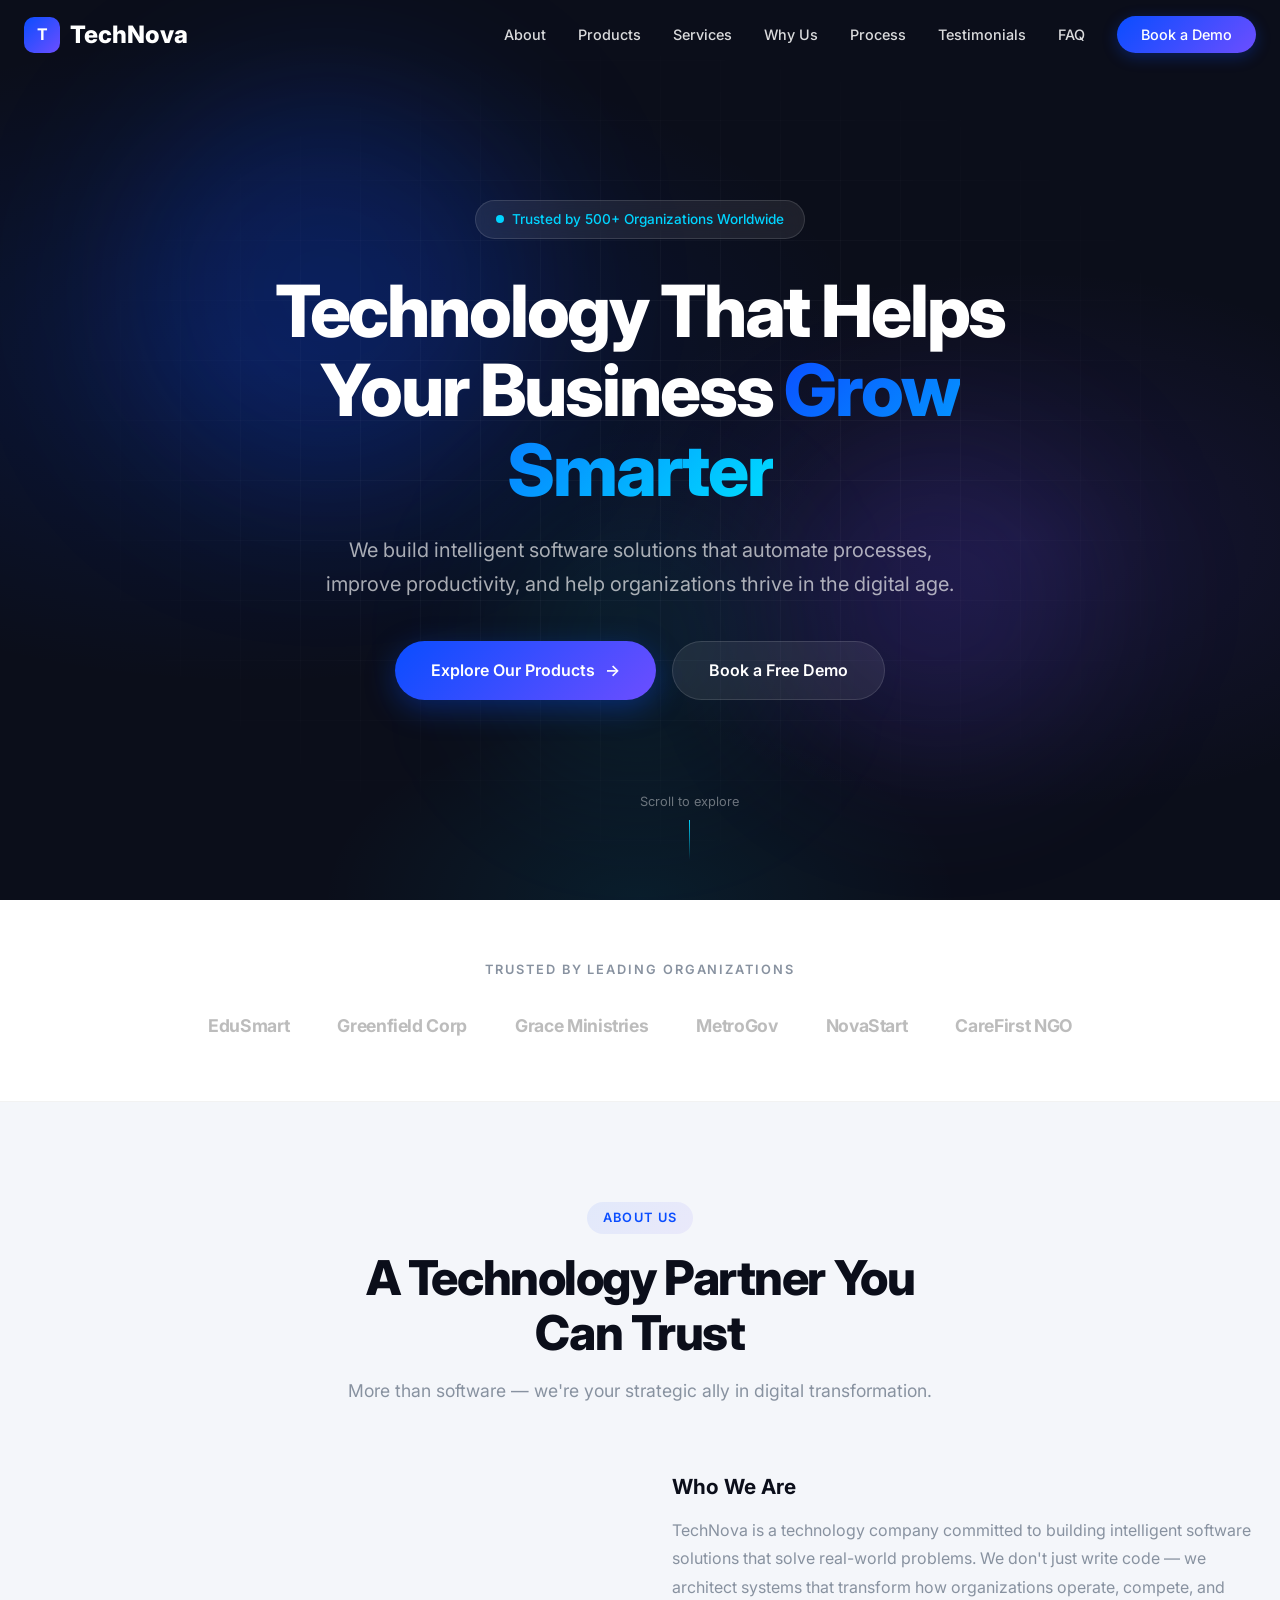
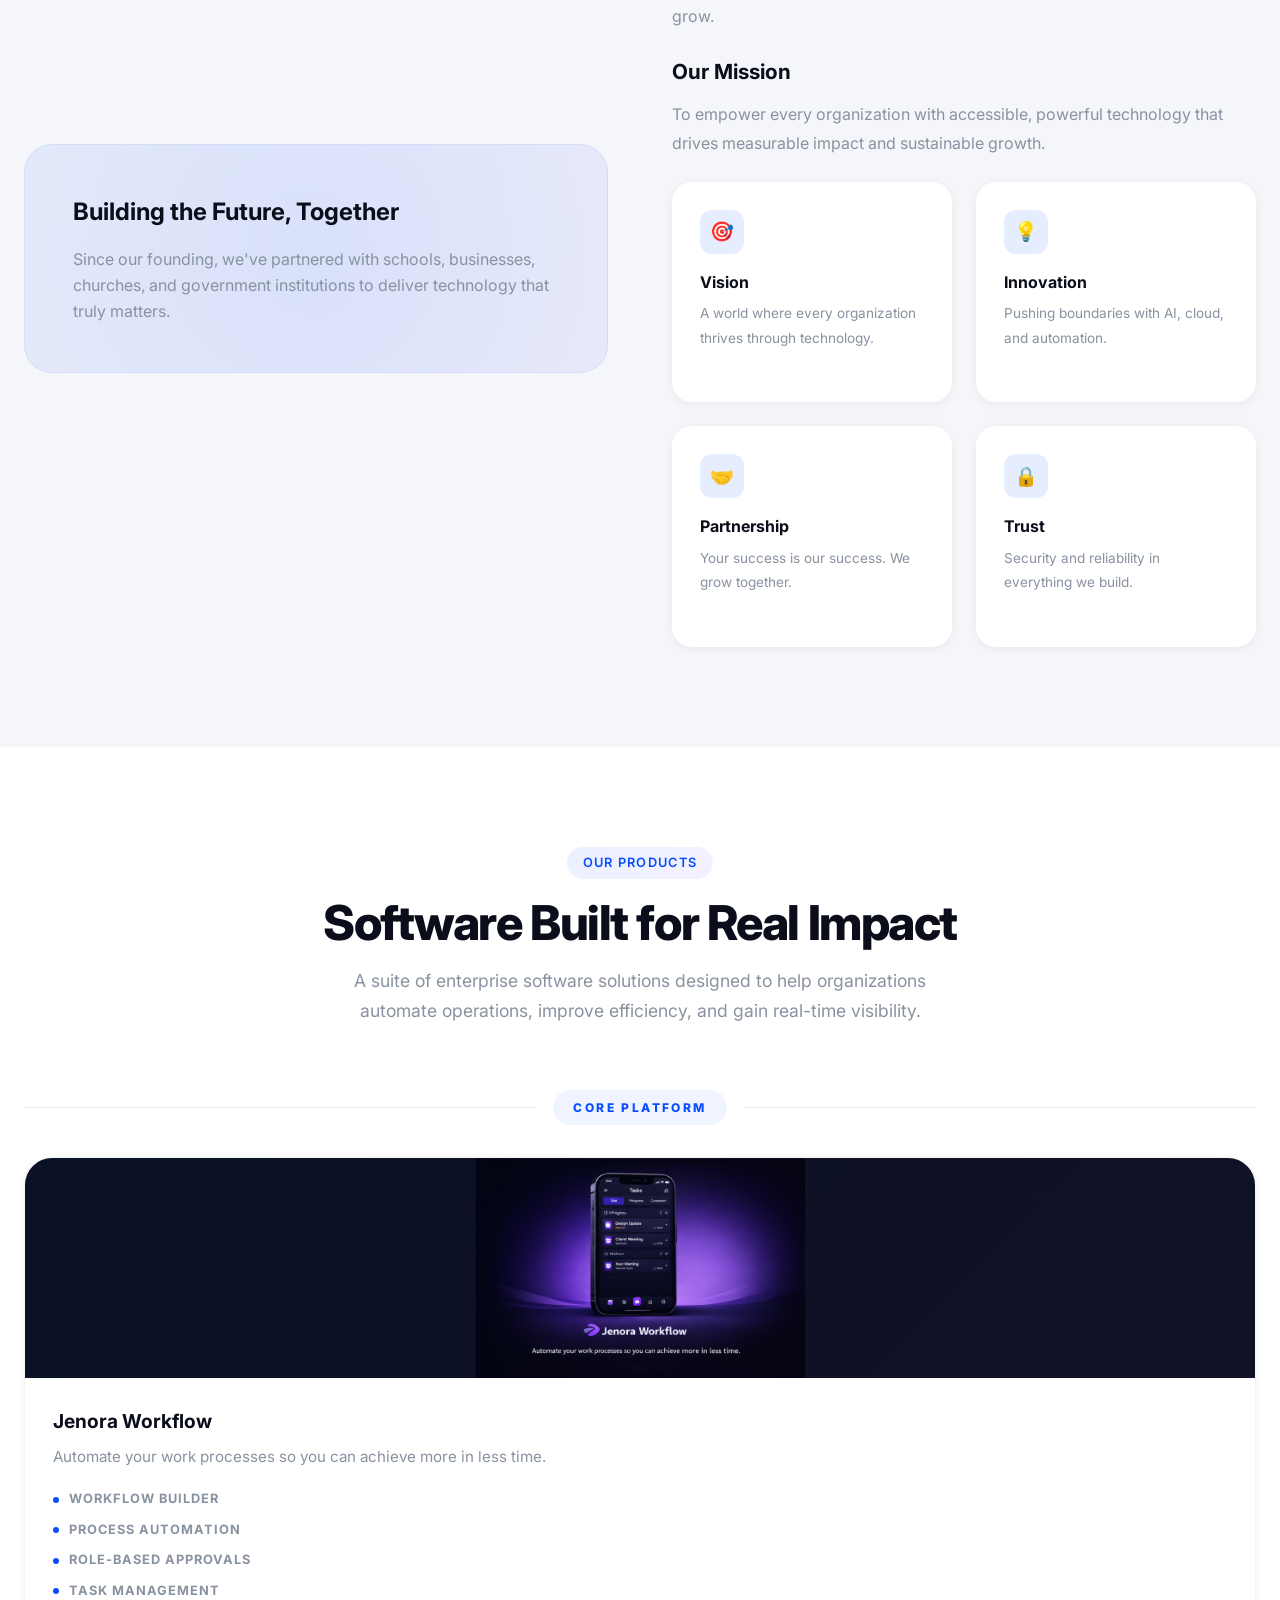
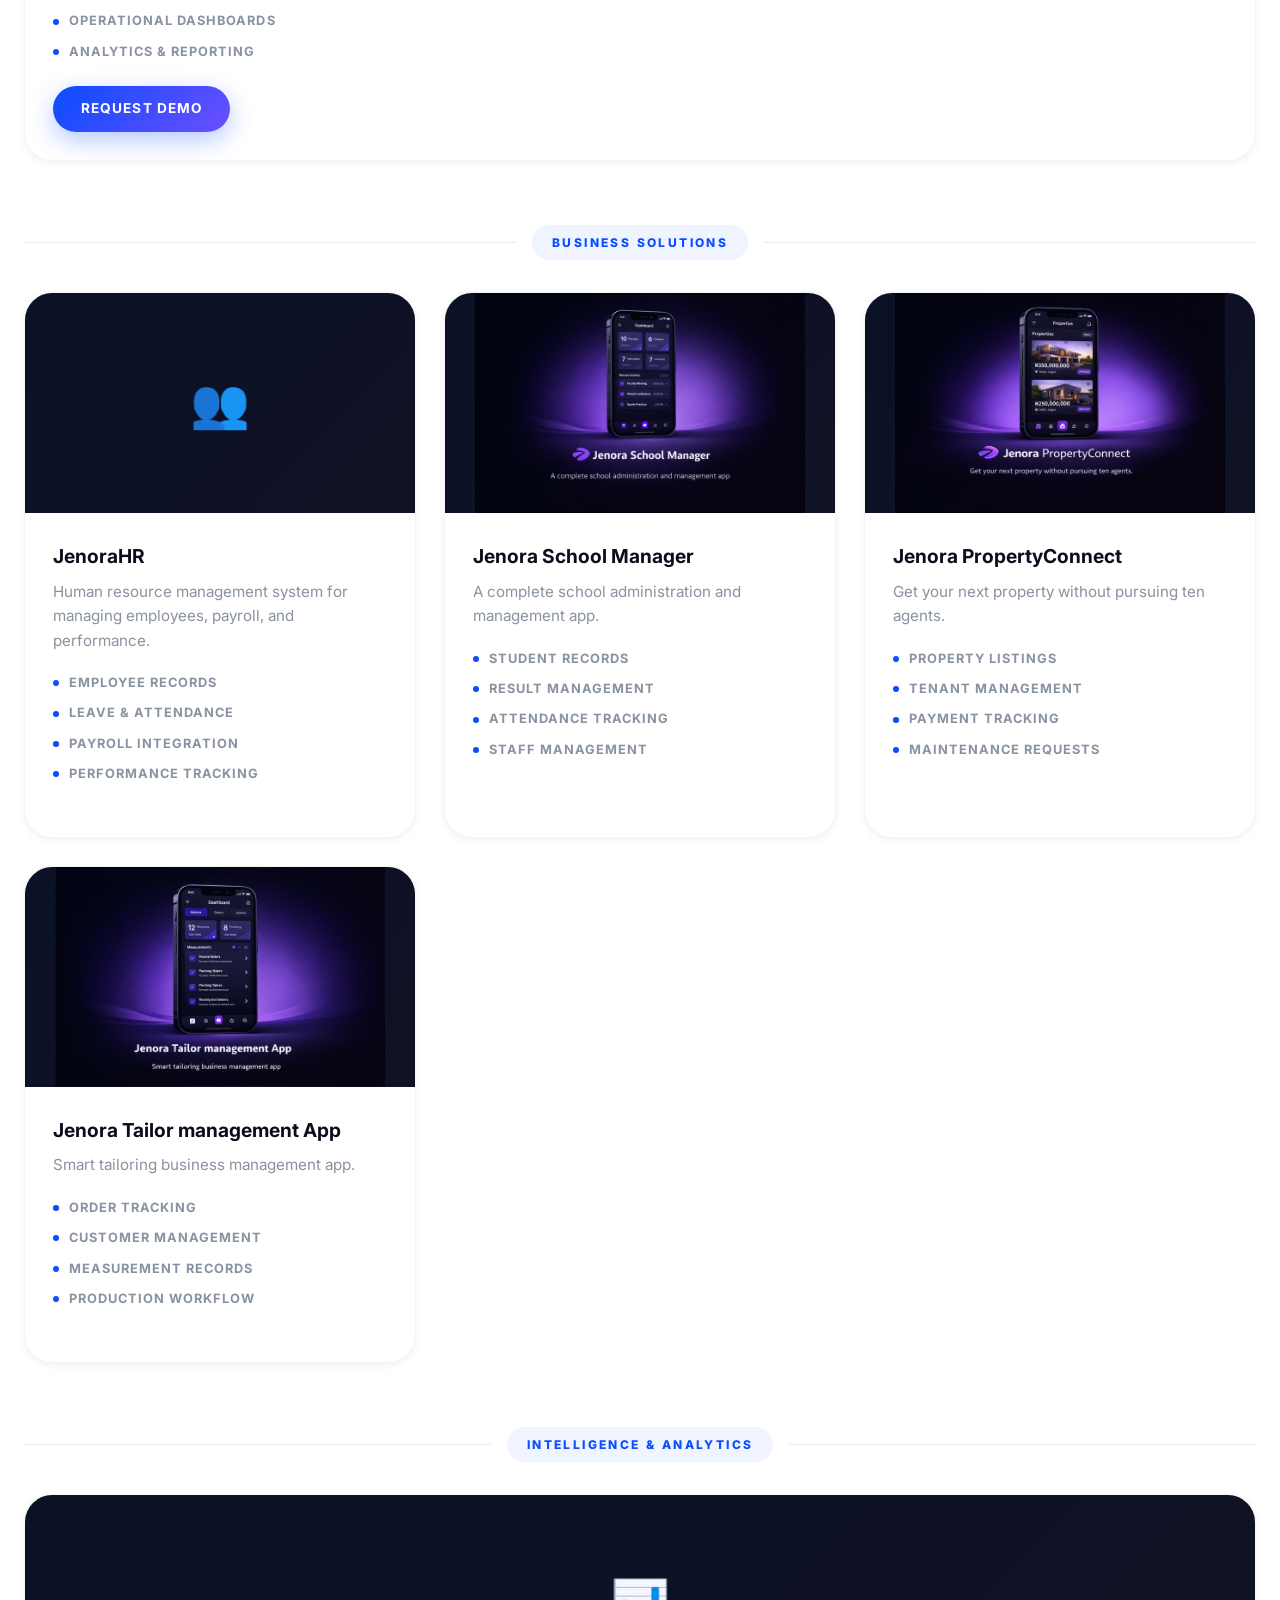
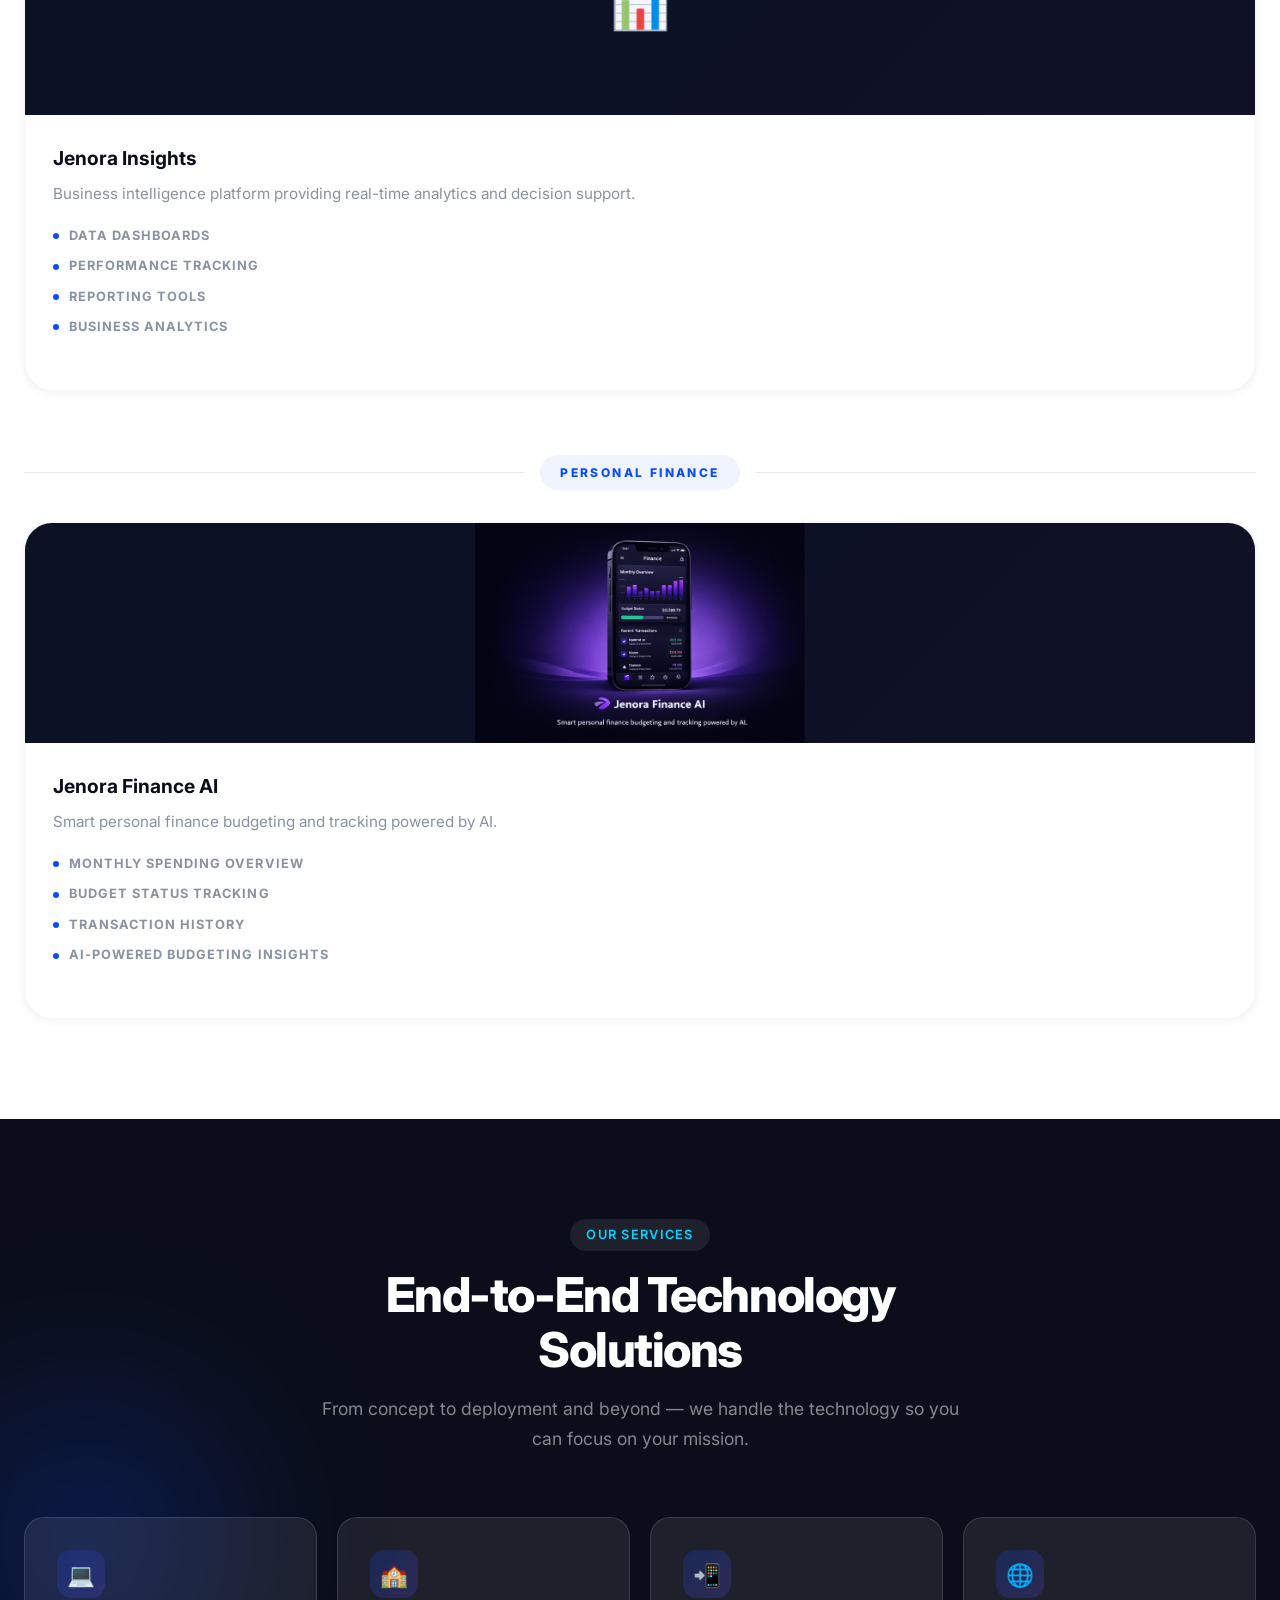
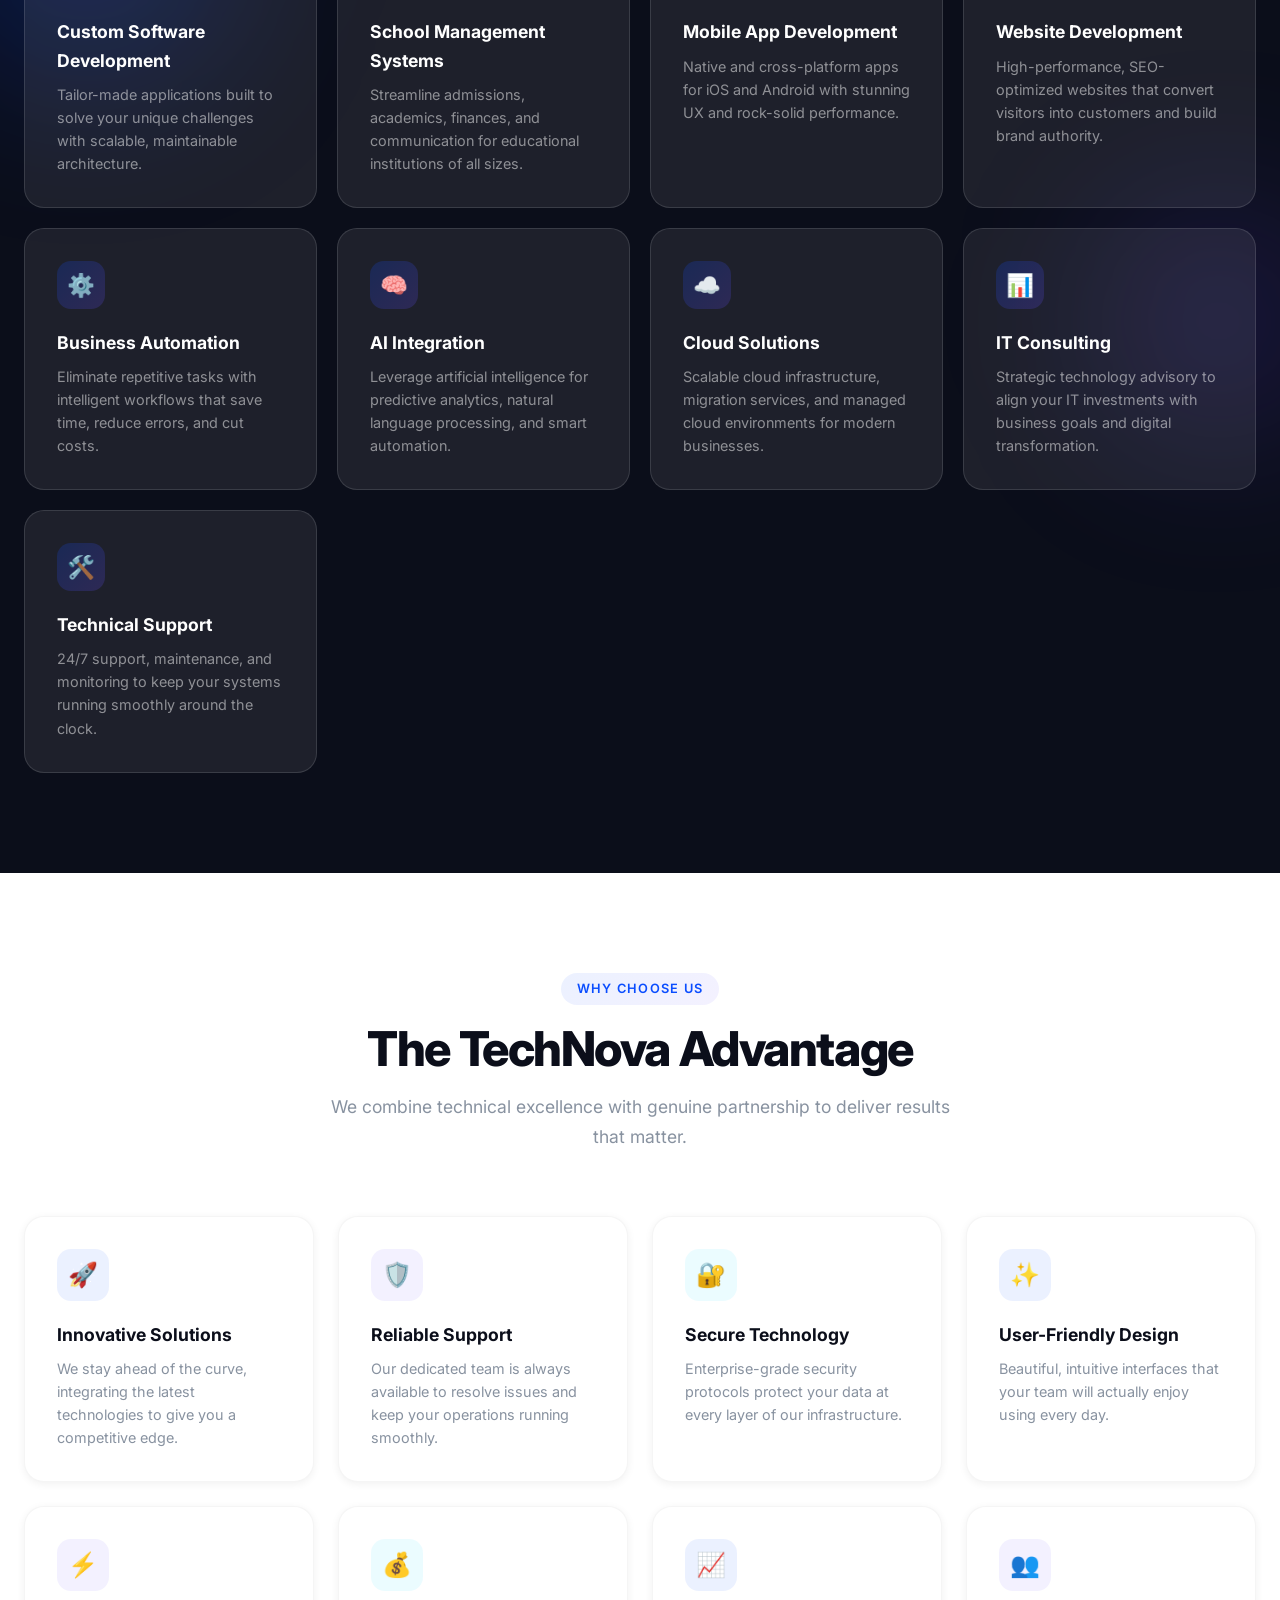
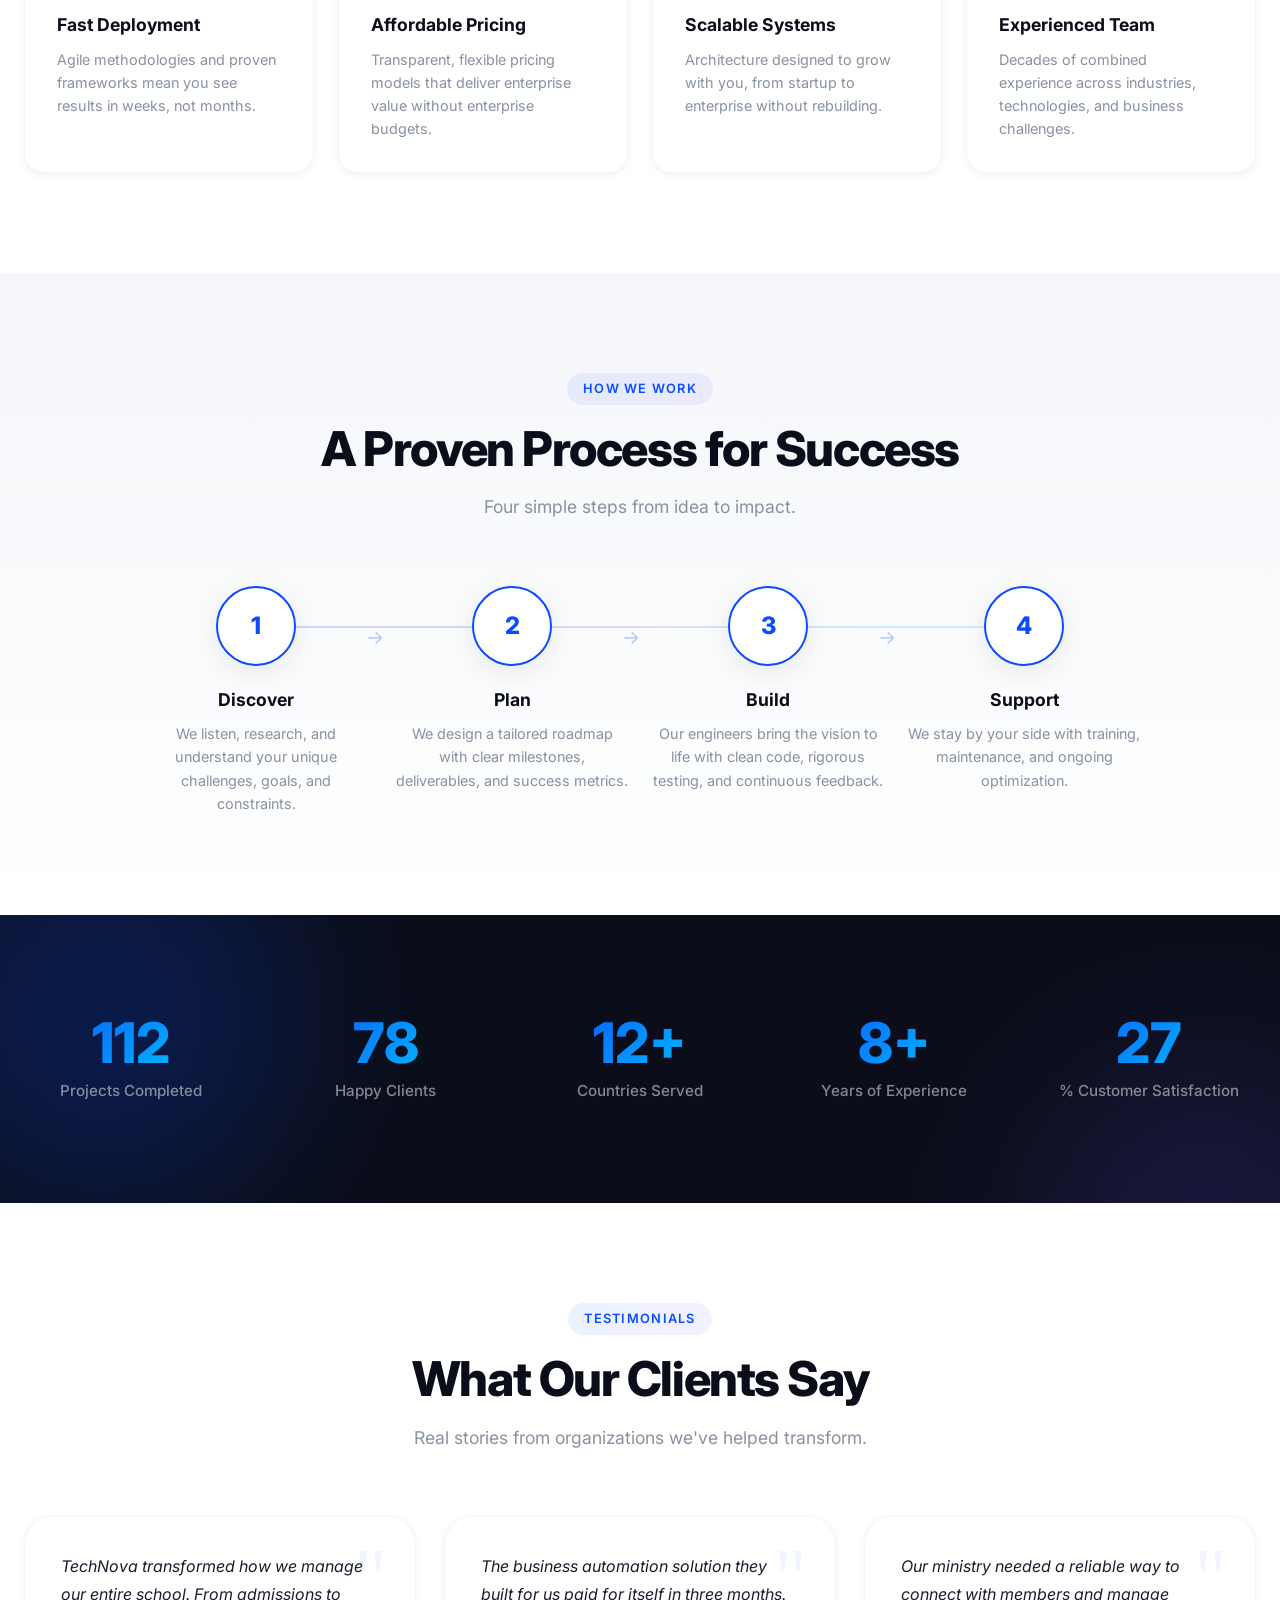
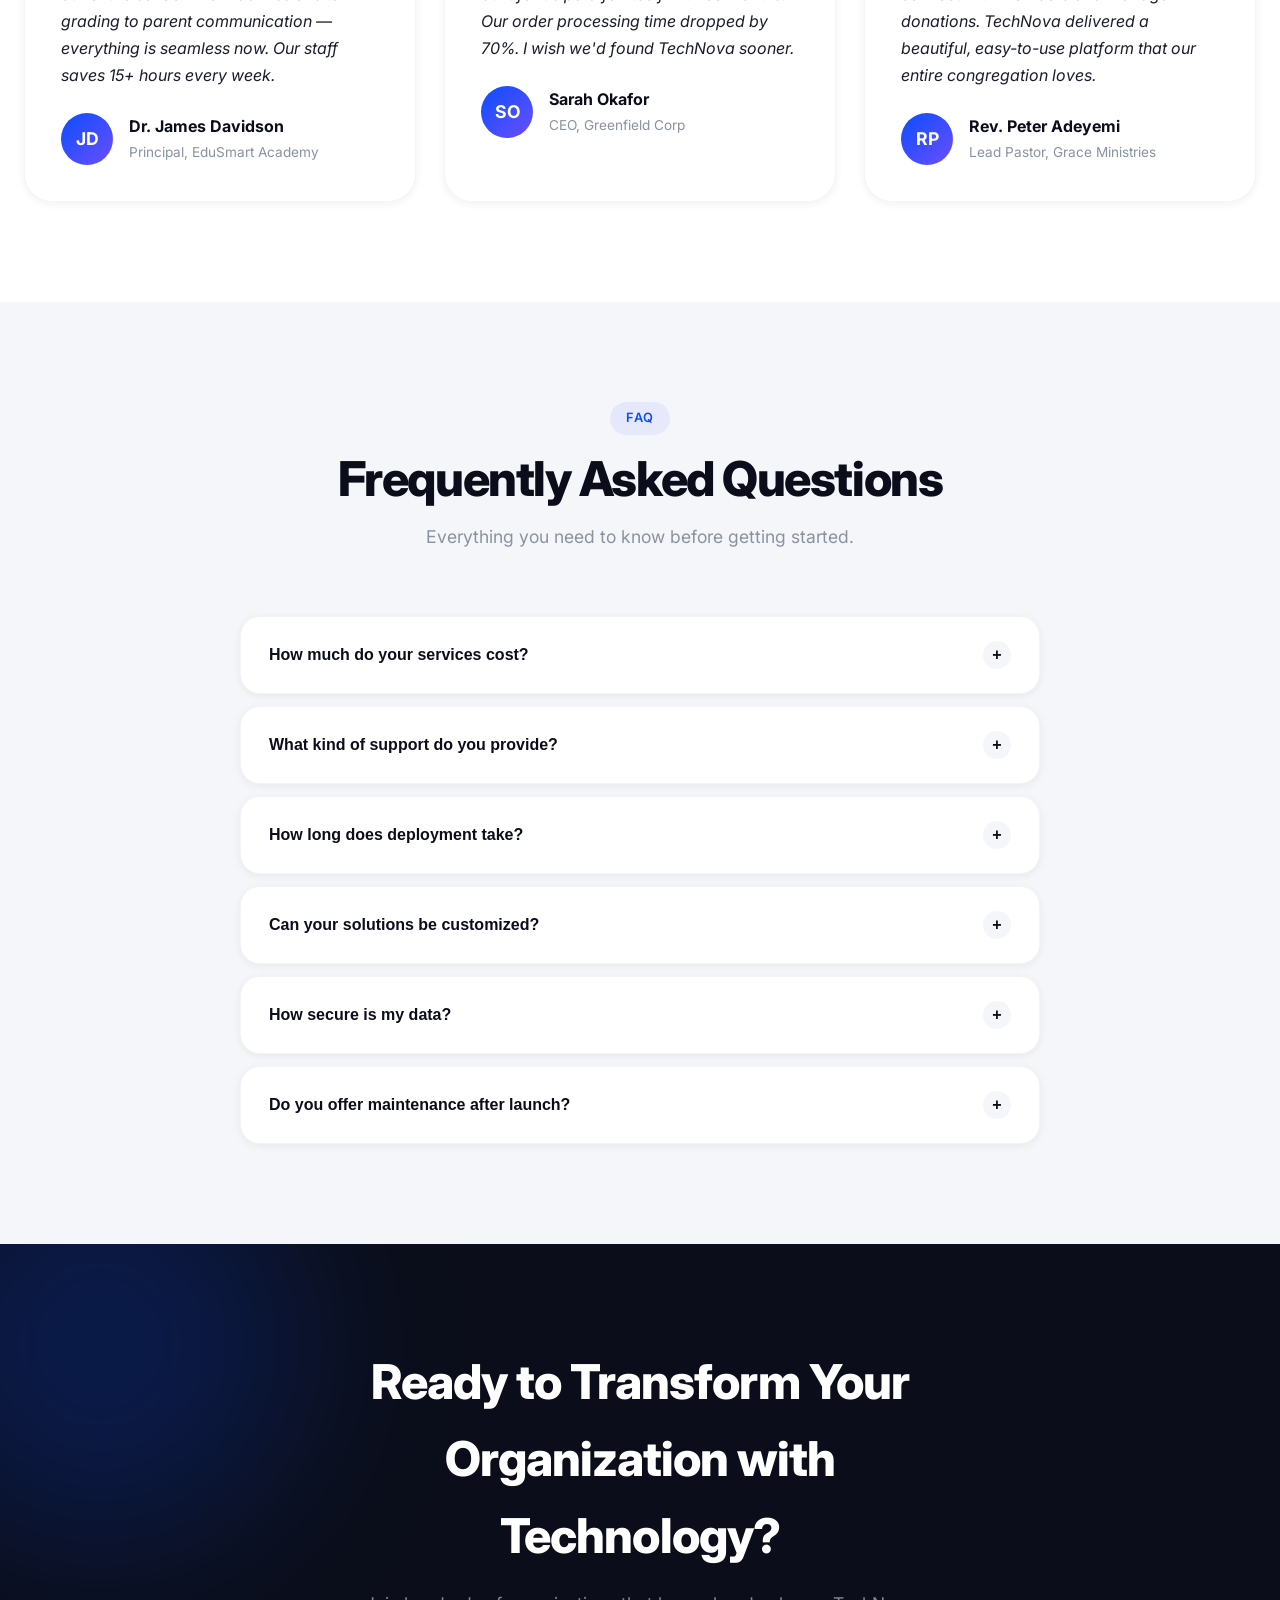
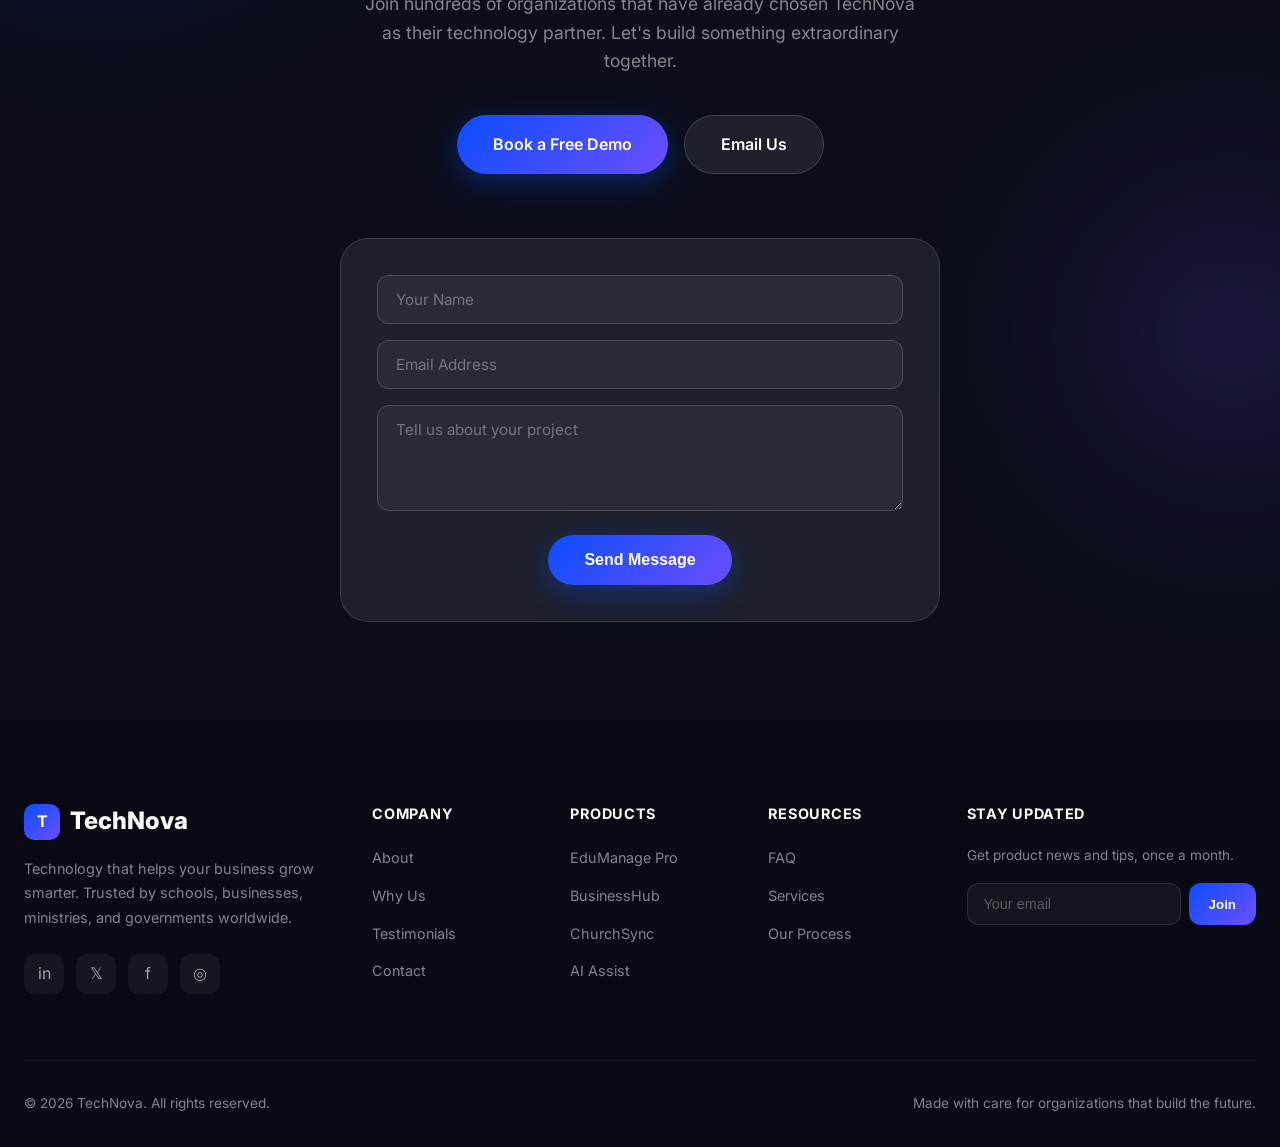
==== commit 64aaf7f3: "com" ====
--- a/index.html
+++ b/index.html
@@ -3,9 +3,9 @@
 <head>
 <meta charset="UTF-8">
 <meta name="viewport" content="width=device-width, initial-scale=1.0">
-<title>Jenora Tech — Technology That Helps Your Business Grow Smarter</title>
+<title>TechNova — Technology That Helps Your Business Grow Smarter</title>
 <meta name="description" content="We build intelligent software solutions that automate processes, improve productivity, and help organizations thrive in the digital age.">
-<meta property="og:title" content="Jenora Tech — Technology That Helps Your Business Grow Smarter">
+<meta property="og:title" content="TechNova — Technology That Helps Your Business Grow Smarter">
 <meta property="og:description" content="Intelligent software solutions for schools, businesses, churches, and government institutions.">
 <meta property="og:type" content="website">
 <link rel="preconnect" href="https://fonts.googleapis.com">
@@ -18,8 +18,8 @@
 <!-- NAVIGATION -->
 <nav class="navbar" id="navbar" role="navigation" aria-label="Main navigation">
   <div class="nav-container">
-    <a href="#home" class="logo" aria-label="Jenora Tech Home">
-      <div class="logo-icon">J</div> Jenora Tech
+    <a href="#home" class="logo" aria-label="TechNova Home">
+      <div class="logo-icon">T</div> TechNova
     </a>
     <button class="mobile-toggle" id="mobileToggle" aria-label="Toggle navigation menu" aria-expanded="false">
       <span></span><span></span><span></span>
@@ -91,7 +91,7 @@
       </div>
       <div class="about-text animate-on-scroll delay-1">
         <h3>Who We Are</h3>
-        <p>Jenora Tech is a technology company committed to building intelligent software solutions that solve real-world problems. We don't just write code — we architect systems that transform how organizations operate, compete, and grow.</p>
+        <p>TechNova is a technology company committed to building intelligent software solutions that solve real-world problems. We don't just write code — we architect systems that transform how organizations operate, compete, and grow.</p>
         <h3>Our Mission</h3>
         <p>To empower every organization with accessible, powerful technology that drives measurable impact and sustainable growth.</p>
         <div class="about-mission">
@@ -127,55 +127,171 @@
     <div class="section-header animate-on-scroll">
       <span class="section-tag">Our Products</span>
       <h2 class="section-title">Software Built for Real Impact</h2>
-      <p class="section-desc">Powerful, intuitive solutions designed for the way modern organizations actually work.</p>
-    </div>
-    <div class="products-grid">
-      <div class="product-card animate-on-scroll">
-        <div class="product-img">🏫</div>
-        <div class="product-info">
-          <h3>EduManage Pro</h3>
-          <p>Complete school management system with student records, attendance, grading, and parent communication portals.</p>
-          <a href="#contact" class="product-link">Learn More →</a>
-        </div>
-      </div>
-      <div class="product-card animate-on-scroll delay-1">
-        <div class="product-img">🏢</div>
-        <div class="product-info">
-          <h3>BusinessHub</h3>
-          <p>All-in-one business operations platform with inventory, HR, finance, and customer management modules.</p>
-          <a href="#contact" class="product-link">Learn More →</a>
-        </div>
-      </div>
-      <div class="product-card animate-on-scroll delay-2">
-        <div class="product-img">⛪</div>
-        <div class="product-info">
-          <h3>ChurchSync</h3>
-          <p>Member management, event planning, donation tracking, and sermon distribution for ministries of any size.</p>
-          <a href="#contact" class="product-link">Learn More →</a>
-        </div>
-      </div>
-      <div class="product-card animate-on-scroll delay-3">
-        <div class="product-img">📱</div>
-        <div class="product-info">
-          <h3>MobileFirst Suite</h3>
-          <p>Cross-platform mobile applications with offline capabilities, push notifications, and real-time sync.</p>
-          <a href="#contact" class="product-link">Learn More →</a>
-        </div>
-      </div>
-      <div class="product-card animate-on-scroll">
-        <div class="product-img">☁️</div>
-        <div class="product-info">
-          <h3>CloudSync Enterprise</h3>
-          <p>Secure cloud infrastructure with automated backups, disaster recovery, and enterprise-grade compliance.</p>
-          <a href="#contact" class="product-link">Learn More →</a>
-        </div>
-      </div>
-      <div class="product-card animate-on-scroll delay-1">
-        <div class="product-img">🤖</div>
-        <div class="product-info">
-          <h3>AI Assist</h3>
-          <p>Intelligent automation tools powered by machine learning for customer support, analytics, and forecasting.</p>
-          <a href="#contact" class="product-link">Learn More →</a>
+      <p class="section-desc">A suite of enterprise software solutions designed to help organizations automate operations, improve efficiency, and gain real-time visibility.</p>
+    </div>
+
+    <!-- Core Platform -->
+    <div class="product-category animate-on-scroll">
+      <div class="category-divider">
+        <span class="category-line"></span>
+        <span class="category-label">Core Platform</span>
+        <span class="category-line"></span>
+      </div>
+      <div class="products-grid">
+        <div class="product-card animate-on-scroll" id="jenora-workflow">
+          <div class="product-img">
+            <img src="assets/products/jenora-workflow.png" alt="Jenora Workflow preview" loading="lazy"
+                 onerror="this.style.display='none'; this.nextElementSibling.style.display='flex';">
+            <div class="product-img-fallback">🔄</div>
+          </div>
+          <div class="product-info">
+            <h3>Jenora Workflow</h3>
+            <p>Automate your work processes so you can achieve more in less time.</p>
+            <ul class="product-features">
+              <li>Workflow builder</li>
+              <li>Process automation</li>
+              <li>Role-based approvals</li>
+              <li>Task management</li>
+              <li>Operational dashboards</li>
+              <li>Analytics &amp; reporting</li>
+            </ul>
+            <a href="#contact" class="product-cta">Request Demo</a>
+          </div>
+        </div>
+      </div>
+    </div>
+
+    <!-- Business Solutions -->
+    <div class="product-category animate-on-scroll">
+      <div class="category-divider">
+        <span class="category-line"></span>
+        <span class="category-label">Business Solutions</span>
+        <span class="category-line"></span>
+      </div>
+      <div class="products-grid">
+        <div class="product-card animate-on-scroll" id="jenorahr">
+          <div class="product-img">
+            <img src="assets/products/jenorahr.png" alt="JenoraHR preview" loading="lazy"
+                 onerror="this.style.display='none'; this.nextElementSibling.style.display='flex';">
+            <div class="product-img-fallback">👥</div>
+          </div>
+          <div class="product-info">
+            <h3>JenoraHR</h3>
+            <p>Human resource management system for managing employees, payroll, and performance.</p>
+            <ul class="product-features">
+              <li>Employee records</li>
+              <li>Leave &amp; attendance</li>
+              <li>Payroll integration</li>
+              <li>Performance tracking</li>
+            </ul>
+          </div>
+        </div>
+        <div class="product-card animate-on-scroll delay-1" id="jenora-school-manager">
+          <div class="product-img">
+            <img src="assets/products/jenora-school-manager.png" alt="Jenora School Manager preview" loading="lazy"
+                 onerror="this.style.display='none'; this.nextElementSibling.style.display='flex';">
+            <div class="product-img-fallback">🏫</div>
+          </div>
+          <div class="product-info">
+            <h3>Jenora School Manager</h3>
+            <p>A complete school administration and management app.</p>
+            <ul class="product-features">
+              <li>Student records</li>
+              <li>Result management</li>
+              <li>Attendance tracking</li>
+              <li>Staff management</li>
+            </ul>
+          </div>
+        </div>
+        <div class="product-card animate-on-scroll delay-2" id="jenora-propertyconnect">
+          <div class="product-img">
+            <img src="assets/products/jenora-propertyconnect.png" alt="Jenora PropertyConnect preview" loading="lazy"
+                 onerror="this.style.display='none'; this.nextElementSibling.style.display='flex';">
+            <div class="product-img-fallback">🏢</div>
+          </div>
+          <div class="product-info">
+            <h3>Jenora PropertyConnect</h3>
+            <p>Get your next property without pursuing ten agents.</p>
+            <ul class="product-features">
+              <li>Property listings</li>
+              <li>Tenant management</li>
+              <li>Payment tracking</li>
+              <li>Maintenance requests</li>
+            </ul>
+          </div>
+        </div>
+        <div class="product-card animate-on-scroll delay-3" id="jenora-tailor-management-app">
+          <div class="product-img">
+            <img src="assets/products/jenora-tailor-management-app.png" alt="Jenora Tailor management App preview" loading="lazy"
+                 onerror="this.style.display='none'; this.nextElementSibling.style.display='flex';">
+            <div class="product-img-fallback">🧵</div>
+          </div>
+          <div class="product-info">
+            <h3>Jenora Tailor management App</h3>
+            <p>Smart tailoring business management app.</p>
+            <ul class="product-features">
+              <li>Order tracking</li>
+              <li>Customer management</li>
+              <li>Measurement records</li>
+              <li>Production workflow</li>
+            </ul>
+          </div>
+        </div>
+      </div>
+    </div>
+
+    <!-- Intelligence & Analytics -->
+    <div class="product-category animate-on-scroll">
+      <div class="category-divider">
+        <span class="category-line"></span>
+        <span class="category-label">Intelligence &amp; Analytics</span>
+        <span class="category-line"></span>
+      </div>
+      <div class="products-grid">
+        <div class="product-card animate-on-scroll" id="jenora-insights">
+          <div class="product-img">
+            <img src="assets/products/jenora-insights.png" alt="Jenora Insights preview" loading="lazy"
+                 onerror="this.style.display='none'; this.nextElementSibling.style.display='flex';">
+            <div class="product-img-fallback">📊</div>
+          </div>
+          <div class="product-info">
+            <h3>Jenora Insights</h3>
+            <p>Business intelligence platform providing real-time analytics and decision support.</p>
+            <ul class="product-features">
+              <li>Data dashboards</li>
+              <li>Performance tracking</li>
+              <li>Reporting tools</li>
+              <li>Business analytics</li>
+            </ul>
+          </div>
+        </div>
+      </div>
+    </div>
+
+    <!-- Personal Finance -->
+    <div class="product-category animate-on-scroll">
+      <div class="category-divider">
+        <span class="category-line"></span>
+        <span class="category-label">Personal Finance</span>
+        <span class="category-line"></span>
+      </div>
+      <div class="products-grid">
+        <div class="product-card animate-on-scroll" id="jenora-finance-ai">
+          <div class="product-img">
+            <img src="assets/products/jenora-finance-ai.png" alt="Jenora Finance AI preview" loading="lazy"
+                 onerror="this.style.display='none'; this.nextElementSibling.style.display='flex';">
+            <div class="product-img-fallback">💰</div>
+          </div>
+          <div class="product-info">
+            <h3>Jenora Finance AI</h3>
+            <p>Smart personal finance budgeting and tracking powered by AI.</p>
+            <ul class="product-features">
+              <li>Monthly spending overview</li>
+              <li>Budget status tracking</li>
+              <li>Transaction history</li>
+              <li>AI-powered budgeting insights</li>
+            </ul>
+          </div>
         </div>
       </div>
     </div>
@@ -247,7 +363,7 @@
   <div class="container">
     <div class="section-header animate-on-scroll">
       <span class="section-tag">Why Choose Us</span>
-      <h2 class="section-title">The Jenora Tech Advantage</h2>
+      <h2 class="section-title">The TechNova Advantage</h2>
       <p class="section-desc">We combine technical excellence with genuine partnership to deliver results that matter.</p>
     </div>
     <div class="why-grid">
@@ -371,7 +487,7 @@
     </div>
     <div class="testimonials-grid">
       <div class="testimonial-card animate-on-scroll">
-        <p class="testimonial-text">Jenora Tech transformed how we manage our entire school. From admissions to grading to parent communication — everything is seamless now. Our staff saves 15+ hours every week.</p>
+        <p class="testimonial-text">TechNova transformed how we manage our entire school. From admissions to grading to parent communication — everything is seamless now. Our staff saves 15+ hours every week.</p>
         <div class="testimonial-author">
           <div class="author-avatar">JD</div>
           <div class="author-info">
@@ -381,7 +497,7 @@
         </div>
       </div>
       <div class="testimonial-card animate-on-scroll delay-1">
-        <p class="testimonial-text">The business automation solution they built for us paid for itself in three months. Our order processing time dropped by 70%. I wish we'd found Jenora Tech sooner.</p>
+        <p class="testimonial-text">The business automation solution they built for us paid for itself in three months. Our order processing time dropped by 70%. I wish we'd found TechNova sooner.</p>
         <div class="testimonial-author">
           <div class="author-avatar">SO</div>
           <div class="author-info">
@@ -391,7 +507,7 @@
         </div>
       </div>
       <div class="testimonial-card animate-on-scroll delay-2">
-        <p class="testimonial-text">Our ministry needed a reliable way to connect with members and manage donations. Jenora Tech delivered a beautiful, easy-to-use platform that our entire congregation loves.</p>
+        <p class="testimonial-text">Our ministry needed a reliable way to connect with members and manage donations. TechNova delivered a beautiful, easy-to-use platform that our entire congregation loves.</p>
         <div class="testimonial-author">
           <div class="author-avatar">RP</div>
           <div class="author-info">
@@ -478,10 +594,10 @@
   <div class="container container-front">
     <div class="section-header animate-on-scroll">
       <h2>Ready to Transform Your Organization with Technology?</h2>
-      <p>Join hundreds of organizations that have already chosen Jenora Tech as their technology partner. Let's build something extraordinary together.</p>
+      <p>Join hundreds of organizations that have already chosen TechNova as their technology partner. Let's build something extraordinary together.</p>
       <div class="hero-cta-group">
         <a href="#" class="btn btn-primary" id="ctaDemoBtn">Book a Free Demo</a>
-        <a href="mailto:hello@Jenora Tech.com" class="btn btn-secondary">Email Us</a>
+        <a href="mailto:hello@technova.com" class="btn btn-secondary">Email Us</a>
       </div>
     </div>
 
@@ -500,7 +616,7 @@
     <div class="footer-grid">
       <div class="footer-brand">
         <a href="#home" class="logo">
-          <div class="logo-icon">T</div> Jenora Tech
+          <div class="logo-icon">T</div> TechNova
         </a>
         <p>Technology that helps your business grow smarter. Trusted by schools, businesses, ministries, and governments worldwide.</p>
         <div class="social-links">
@@ -546,7 +662,7 @@
       </div>
     </div>
     <div class="footer-bottom">
-      <span>© 2026 Jenora Tech. All rights reserved.</span>
+      <span>© 2026 TechNova. All rights reserved.</span>
       <span>Made with care for organizations that build the future.</span>
     </div>
   </div>
--- a/style.css
+++ b/style.css
@@ -1,5 +1,5 @@
 /* =========================================================
-   Jenora Tech LANDING PAGE — STYLES
+   TECHNOVA LANDING PAGE — STYLES
 ========================================================= */
 
 :root{
@@ -288,34 +288,66 @@
 .mission-text{ font-size:.85rem; color:var(--medium-gray); }
 
 /* ==================== PRODUCTS ==================== */
+.product-category{ margin-bottom:64px; }
+.product-category:last-child{ margin-bottom:0; }
+.category-divider{ display:flex; align-items:center; gap:16px; margin-bottom:32px; }
+.category-line{ height:1px; flex:1; background:rgba(0,0,0,.08); }
+.category-label{
+  font-size:.75rem; font-weight:800; text-transform:uppercase; letter-spacing:.2em;
+  color:var(--deep-blue); background:rgba(10,77,255,.06); padding:8px 20px; border-radius:50px;
+  white-space:nowrap;
+}
 .products-grid{ display:grid; grid-template-columns:repeat(auto-fit, minmax(300px,1fr)); gap:28px; }
 .product-card{
   background:white; border-radius:var(--radius-lg); overflow:hidden; box-shadow:var(--shadow-sm);
   transition:all .4s cubic-bezier(.16,1,.3,1); border:1px solid rgba(0,0,0,.04); position:relative;
+  display:flex; flex-direction:column;
 }
 .product-card::before{
   content:''; position:absolute; top:0; left:0; right:0; height:4px;
   background:linear-gradient(90deg, var(--deep-blue), var(--purple), var(--cyan));
-  opacity:0; transition:opacity .3s;
+  opacity:0; transition:opacity .3s; z-index:1;
 }
 .product-card:hover::before{ opacity:1; }
 .product-card:hover{ transform:translateY(-8px); box-shadow:var(--shadow-lg); }
 .product-img{
-  height:200px; background:linear-gradient(135deg, var(--light-gray), #E8ECF4);
+  height:220px; background:var(--near-black);
   display:flex; align-items:center; justify-content:center; font-size:3rem; position:relative; overflow:hidden;
 }
 .product-img::after{
   content:''; position:absolute; inset:0;
-  background:linear-gradient(135deg, rgba(10,77,255,.05), rgba(108,78,255,.05));
-}
-.product-info{ padding:28px; }
+  background:linear-gradient(135deg, rgba(10,77,255,.05), rgba(108,78,255,.05)); pointer-events:none;
+}
+.product-img img{ width:100%; height:100%; object-fit:contain; position:relative; z-index:0; }
+.product-img-fallback{
+  display:none; align-items:center; justify-content:center; width:100%; height:100%;
+  position:absolute; inset:0; font-size:3rem;
+}
+.product-info{ padding:28px; display:flex; flex-direction:column; flex:1; }
 .product-info h3{ font-size:1.2rem; font-weight:700; color:var(--near-black); margin-bottom:8px; }
 .product-info p{ color:var(--medium-gray); font-size:.95rem; margin-bottom:20px; line-height:1.6; }
+.product-features{
+  list-style:none; display:flex; flex-direction:column; gap:10px; margin-bottom:24px; flex:1;
+}
+.product-features li{
+  font-size:.8rem; font-weight:700; text-transform:uppercase; letter-spacing:.08em;
+  color:var(--medium-gray); display:flex; align-items:center; gap:10px;
+}
+.product-features li::before{
+  content:''; width:6px; height:6px; border-radius:50%; background:var(--deep-blue); flex-shrink:0;
+}
 .product-link{
   display:inline-flex; align-items:center; gap:6px; color:var(--deep-blue); font-weight:600;
   font-size:.9rem; text-decoration:none; transition:gap .3s;
 }
 .product-link:hover{ gap:12px; }
+.product-cta{
+  align-self:flex-start; display:inline-flex; align-items:center; padding:12px 28px; border-radius:50px;
+  background:linear-gradient(135deg, var(--deep-blue), var(--purple)); color:white; font-weight:700;
+  font-size:.85rem; text-transform:uppercase; letter-spacing:.08em; text-decoration:none;
+  box-shadow:0 8px 24px rgba(10,77,255,.3); transition:all .3s ease;
+}
+.product-cta:hover{ transform:translateY(-2px); box-shadow:0 12px 30px rgba(10,77,255,.4); }
 
 /* ==================== SERVICES ==================== */
 .services{ background:var(--near-black); position:relative; overflow:hidden; }
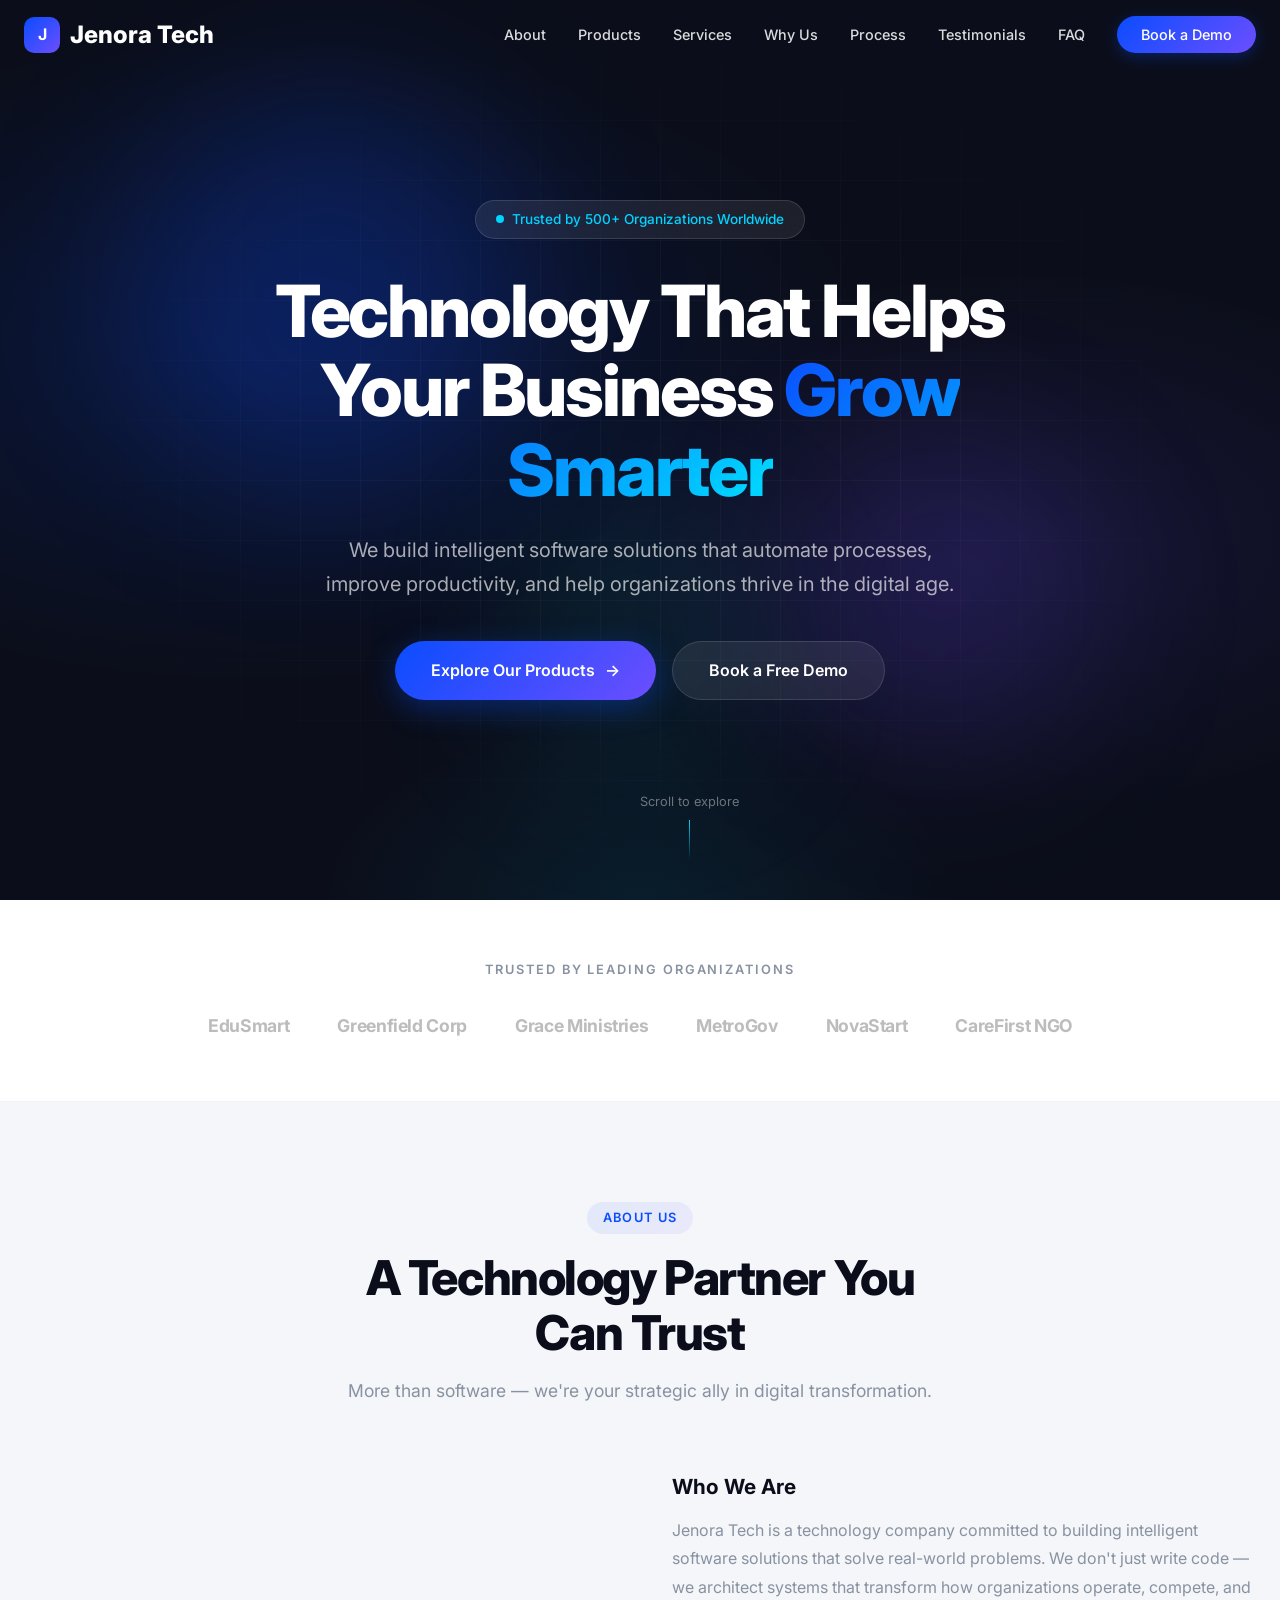
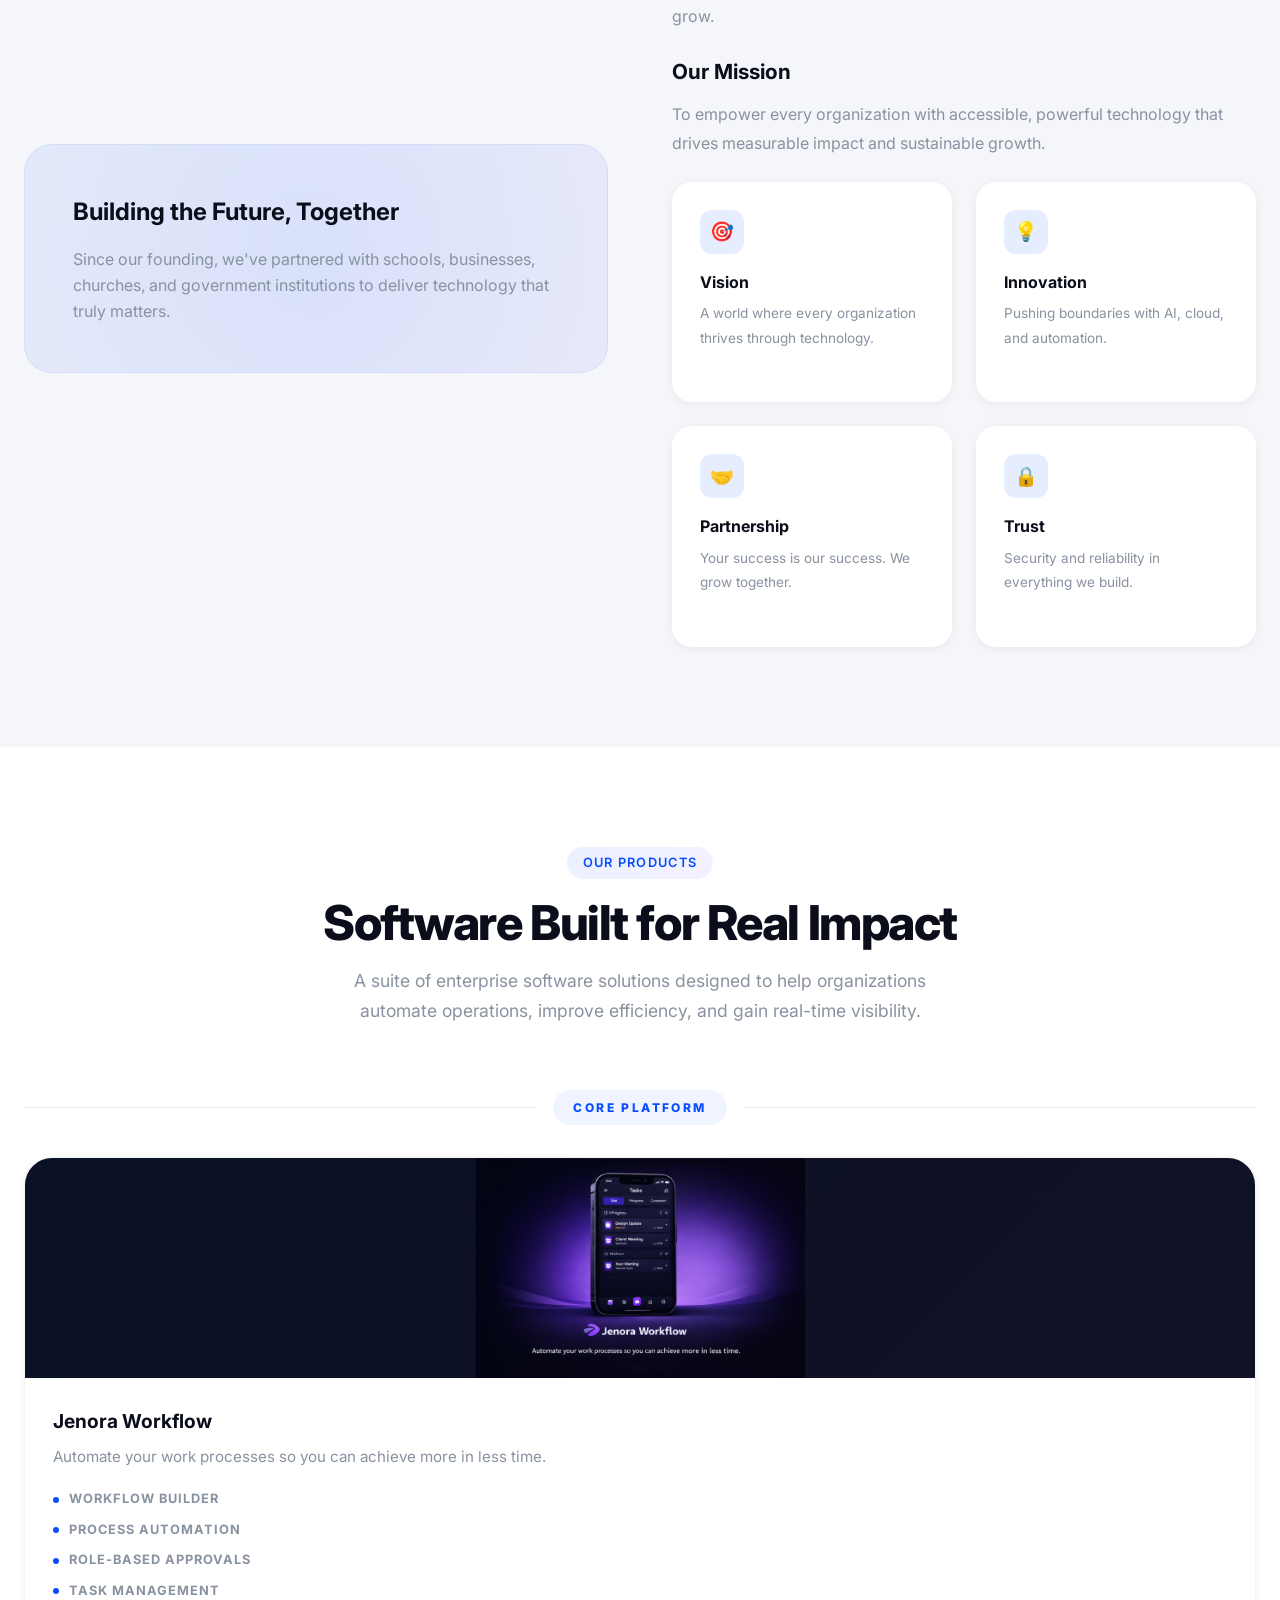
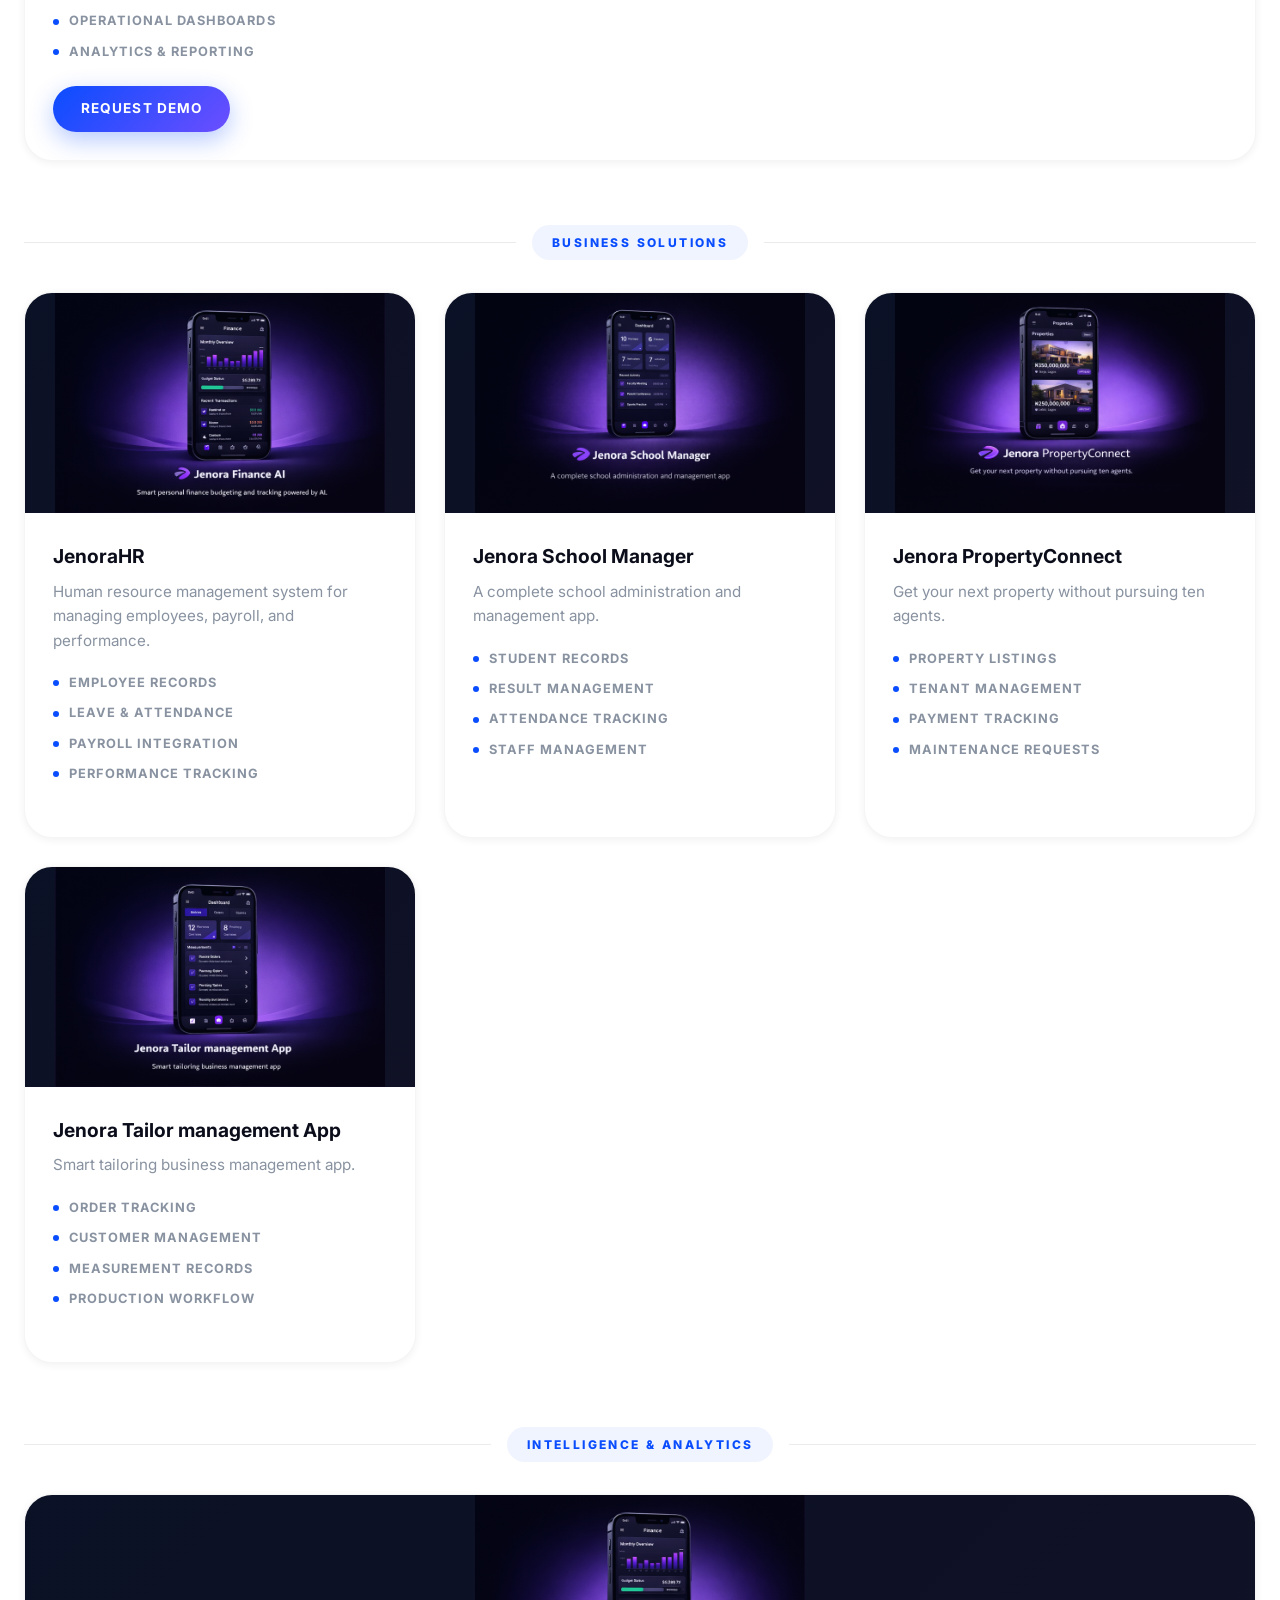
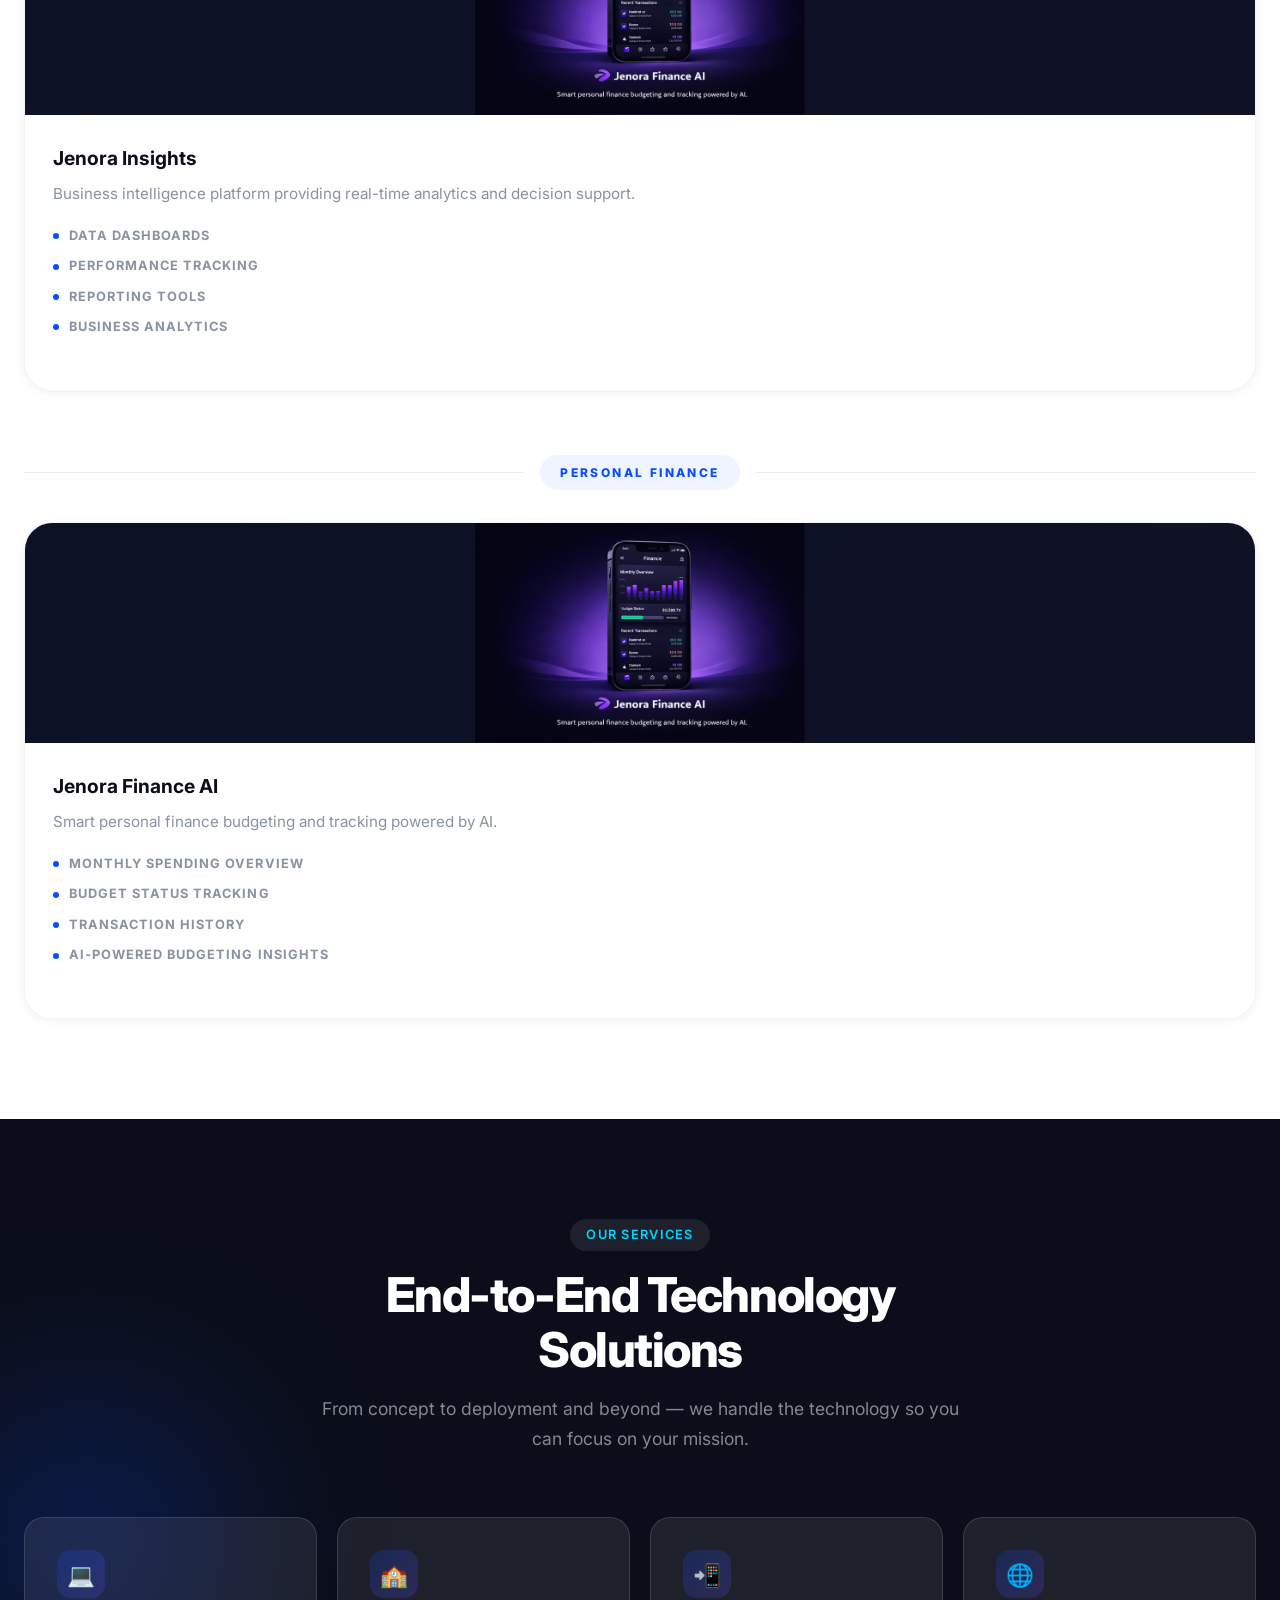
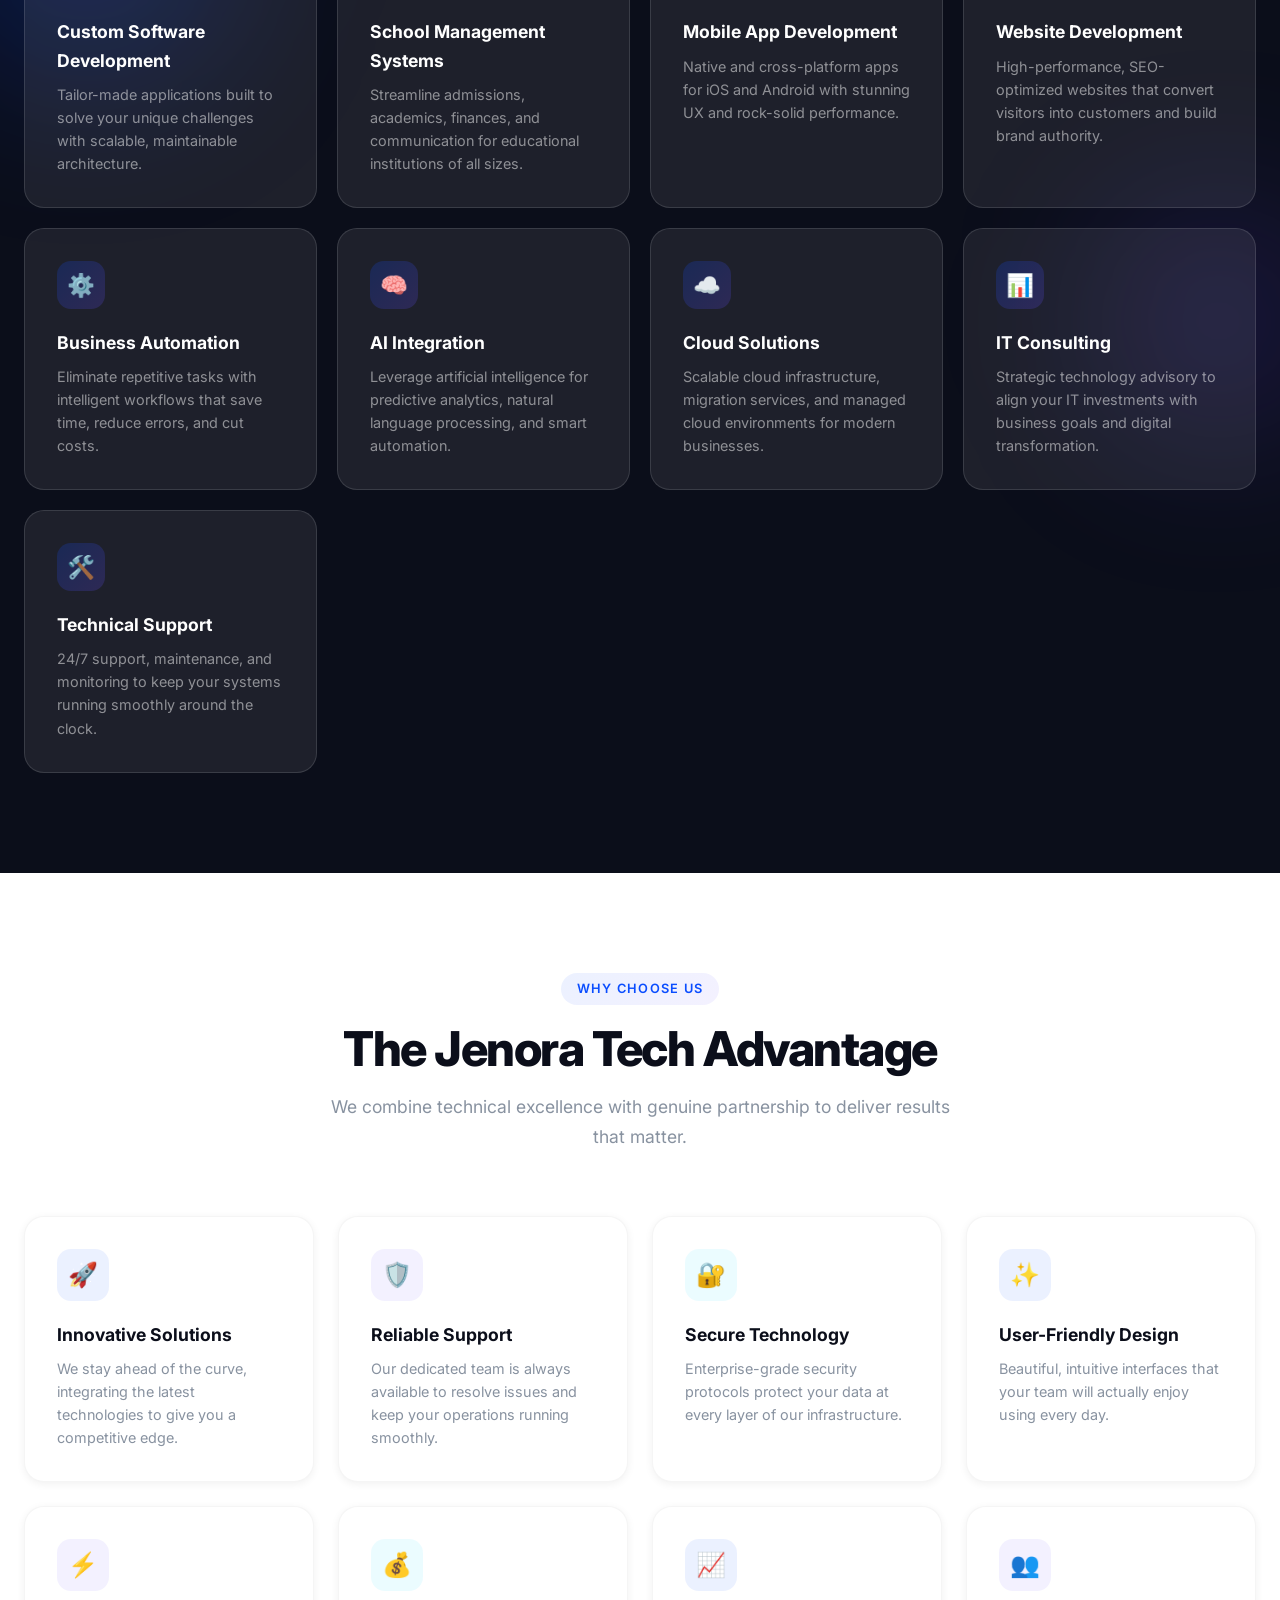
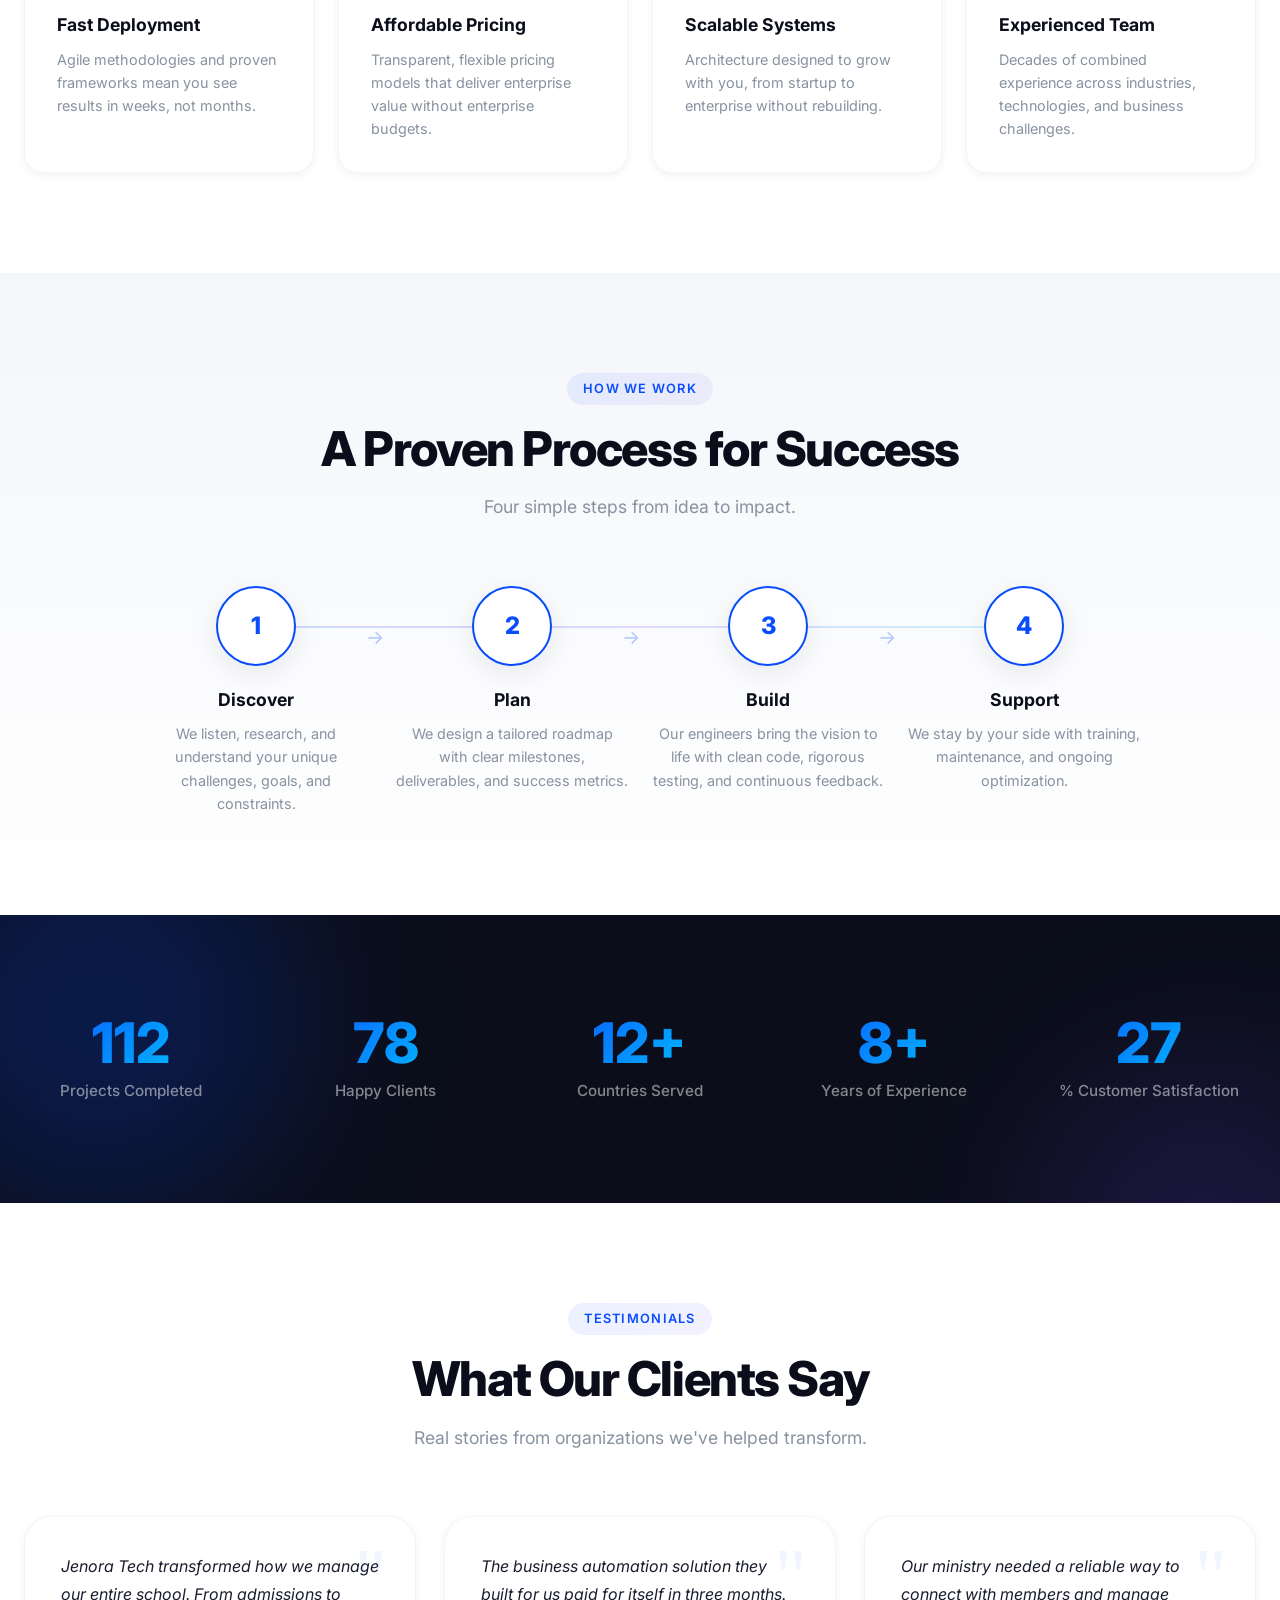
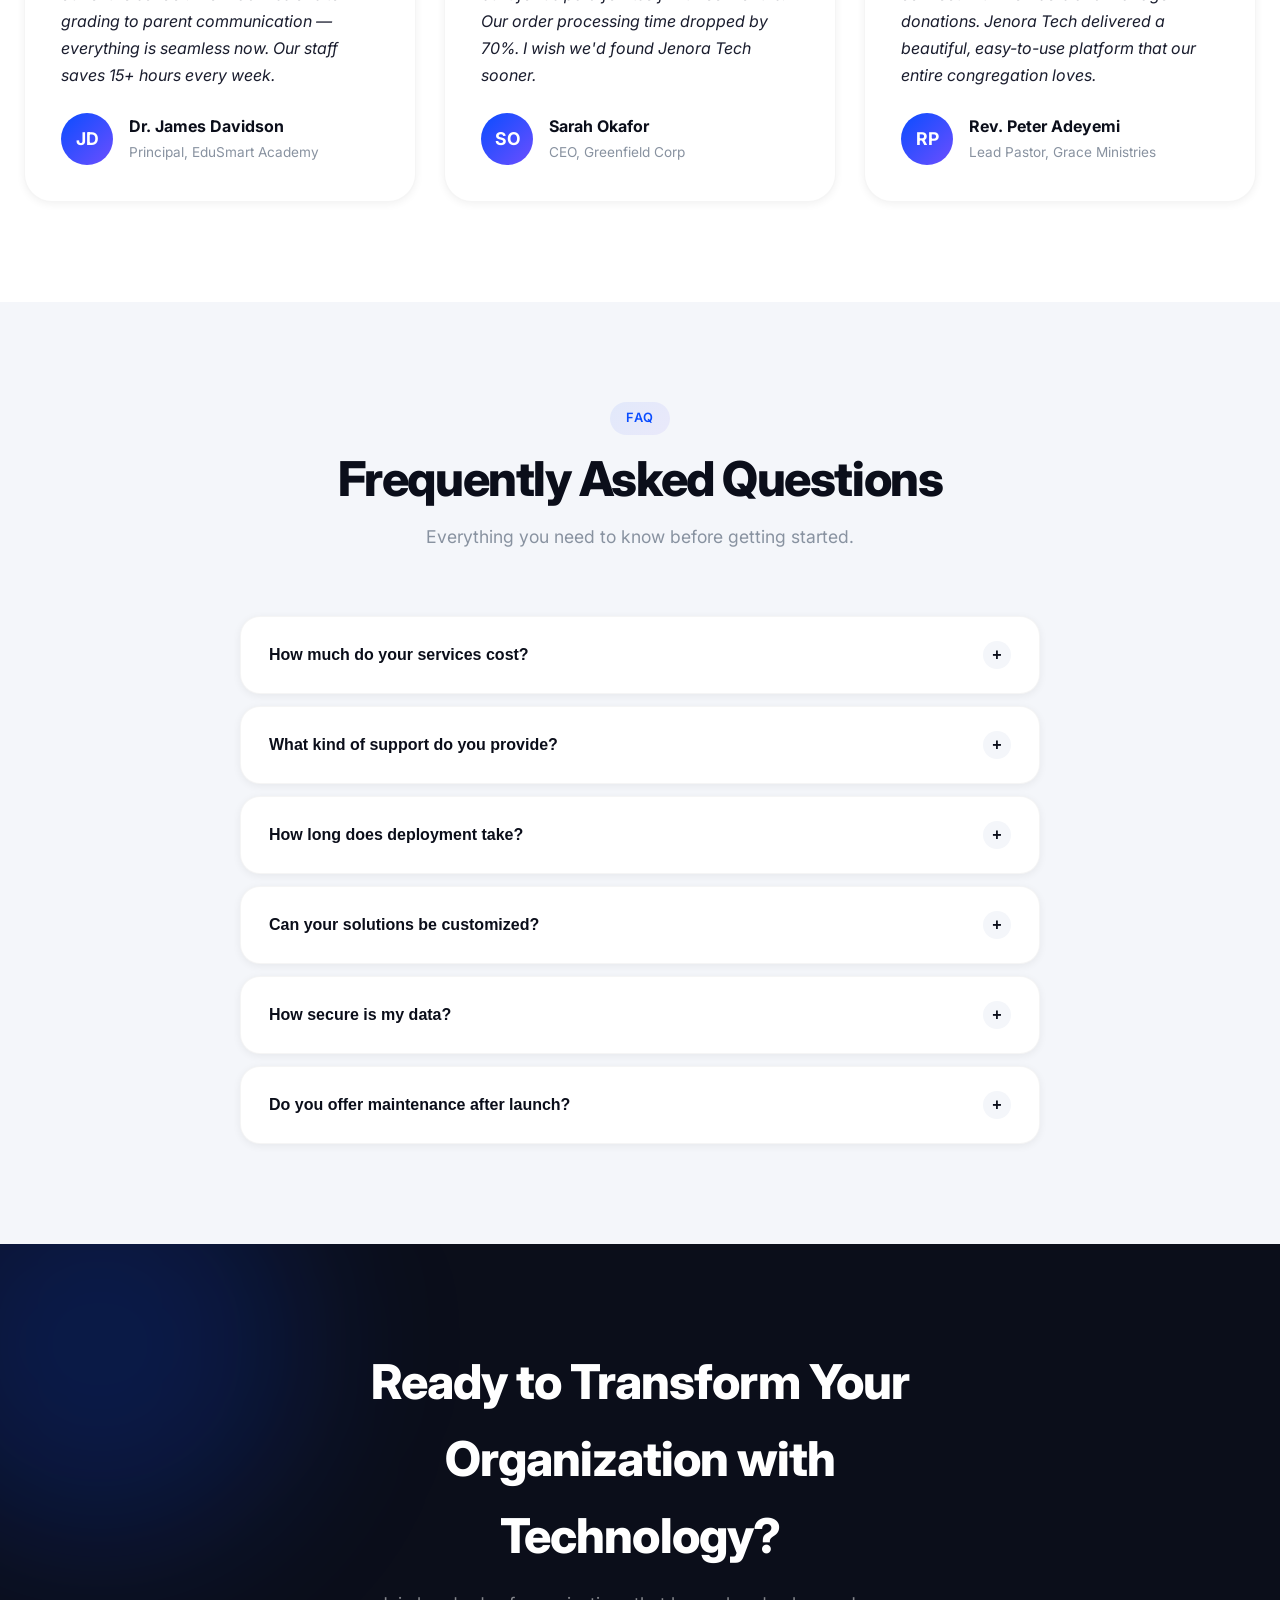
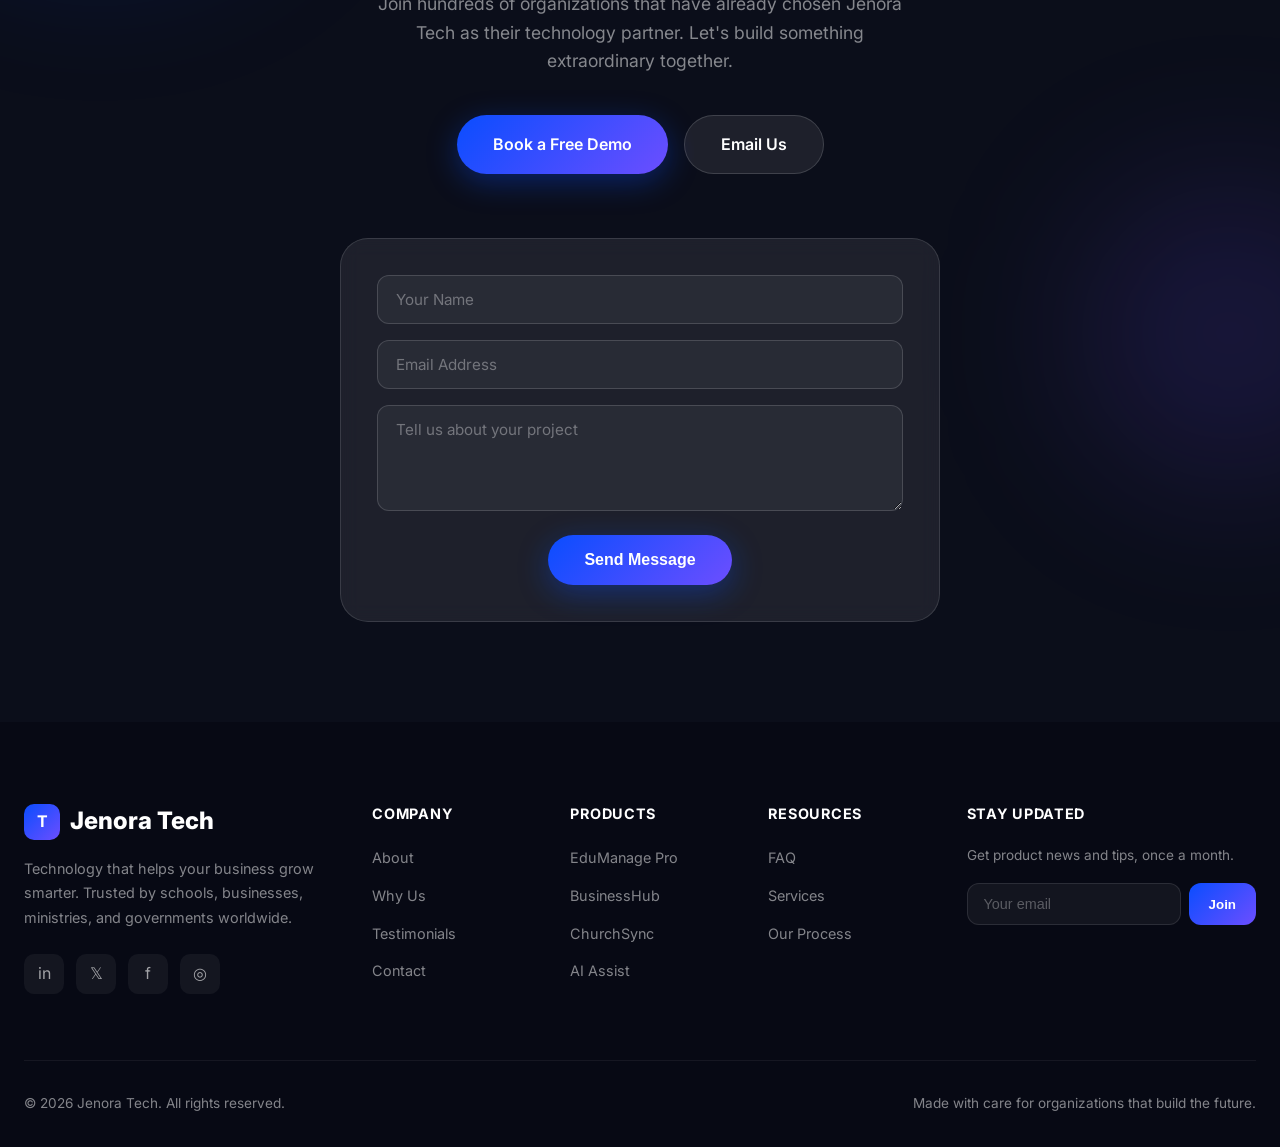
==== commit 92b4d965: "com" ====
--- a/index.html
+++ b/index.html
@@ -3,9 +3,9 @@
 <head>
 <meta charset="UTF-8">
 <meta name="viewport" content="width=device-width, initial-scale=1.0">
-<title>TechNova — Technology That Helps Your Business Grow Smarter</title>
+<title>Jenora Tech — Technology That Helps Your Business Grow Smarter</title>
 <meta name="description" content="We build intelligent software solutions that automate processes, improve productivity, and help organizations thrive in the digital age.">
-<meta property="og:title" content="TechNova — Technology That Helps Your Business Grow Smarter">
+<meta property="og:title" content="Jenora Tech — Technology That Helps Your Business Grow Smarter">
 <meta property="og:description" content="Intelligent software solutions for schools, businesses, churches, and government institutions.">
 <meta property="og:type" content="website">
 <link rel="preconnect" href="https://fonts.googleapis.com">
@@ -18,8 +18,8 @@
 <!-- NAVIGATION -->
 <nav class="navbar" id="navbar" role="navigation" aria-label="Main navigation">
   <div class="nav-container">
-    <a href="#home" class="logo" aria-label="TechNova Home">
-      <div class="logo-icon">T</div> TechNova
+    <a href="#home" class="logo" aria-label="Jenora Tech Home">
+      <div class="logo-icon">J</div> Jenora Tech
     </a>
     <button class="mobile-toggle" id="mobileToggle" aria-label="Toggle navigation menu" aria-expanded="false">
       <span></span><span></span><span></span>
@@ -91,7 +91,7 @@
       </div>
       <div class="about-text animate-on-scroll delay-1">
         <h3>Who We Are</h3>
-        <p>TechNova is a technology company committed to building intelligent software solutions that solve real-world problems. We don't just write code — we architect systems that transform how organizations operate, compete, and grow.</p>
+        <p>Jenora Tech is a technology company committed to building intelligent software solutions that solve real-world problems. We don't just write code — we architect systems that transform how organizations operate, compete, and grow.</p>
         <h3>Our Mission</h3>
         <p>To empower every organization with accessible, powerful technology that drives measurable impact and sustainable growth.</p>
         <div class="about-mission">
@@ -171,7 +171,7 @@
       <div class="products-grid">
         <div class="product-card animate-on-scroll" id="jenorahr">
           <div class="product-img">
-            <img src="assets/products/jenorahr.png" alt="JenoraHR preview" loading="lazy"
+            <img src="assets/products/jenora-finance-ai.png" alt="JenoraHR preview" loading="lazy"
                  onerror="this.style.display='none'; this.nextElementSibling.style.display='flex';">
             <div class="product-img-fallback">👥</div>
           </div>
@@ -250,7 +250,7 @@
       <div class="products-grid">
         <div class="product-card animate-on-scroll" id="jenora-insights">
           <div class="product-img">
-            <img src="assets/products/jenora-insights.png" alt="Jenora Insights preview" loading="lazy"
+            <img src="assets/products/jenora-finance-ai.png" alt="Jenora Insights preview" loading="lazy"
                  onerror="this.style.display='none'; this.nextElementSibling.style.display='flex';">
             <div class="product-img-fallback">📊</div>
           </div>
@@ -363,7 +363,7 @@
   <div class="container">
     <div class="section-header animate-on-scroll">
       <span class="section-tag">Why Choose Us</span>
-      <h2 class="section-title">The TechNova Advantage</h2>
+      <h2 class="section-title">The Jenora Tech Advantage</h2>
       <p class="section-desc">We combine technical excellence with genuine partnership to deliver results that matter.</p>
     </div>
     <div class="why-grid">
@@ -487,7 +487,7 @@
     </div>
     <div class="testimonials-grid">
       <div class="testimonial-card animate-on-scroll">
-        <p class="testimonial-text">TechNova transformed how we manage our entire school. From admissions to grading to parent communication — everything is seamless now. Our staff saves 15+ hours every week.</p>
+        <p class="testimonial-text">Jenora Tech transformed how we manage our entire school. From admissions to grading to parent communication — everything is seamless now. Our staff saves 15+ hours every week.</p>
         <div class="testimonial-author">
           <div class="author-avatar">JD</div>
           <div class="author-info">
@@ -497,7 +497,7 @@
         </div>
       </div>
       <div class="testimonial-card animate-on-scroll delay-1">
-        <p class="testimonial-text">The business automation solution they built for us paid for itself in three months. Our order processing time dropped by 70%. I wish we'd found TechNova sooner.</p>
+        <p class="testimonial-text">The business automation solution they built for us paid for itself in three months. Our order processing time dropped by 70%. I wish we'd found Jenora Tech sooner.</p>
         <div class="testimonial-author">
           <div class="author-avatar">SO</div>
           <div class="author-info">
@@ -507,7 +507,7 @@
         </div>
       </div>
       <div class="testimonial-card animate-on-scroll delay-2">
-        <p class="testimonial-text">Our ministry needed a reliable way to connect with members and manage donations. TechNova delivered a beautiful, easy-to-use platform that our entire congregation loves.</p>
+        <p class="testimonial-text">Our ministry needed a reliable way to connect with members and manage donations. Jenora Tech delivered a beautiful, easy-to-use platform that our entire congregation loves.</p>
         <div class="testimonial-author">
           <div class="author-avatar">RP</div>
           <div class="author-info">
@@ -594,10 +594,10 @@
   <div class="container container-front">
     <div class="section-header animate-on-scroll">
       <h2>Ready to Transform Your Organization with Technology?</h2>
-      <p>Join hundreds of organizations that have already chosen TechNova as their technology partner. Let's build something extraordinary together.</p>
+      <p>Join hundreds of organizations that have already chosen Jenora Tech as their technology partner. Let's build something extraordinary together.</p>
       <div class="hero-cta-group">
         <a href="#" class="btn btn-primary" id="ctaDemoBtn">Book a Free Demo</a>
-        <a href="mailto:hello@technova.com" class="btn btn-secondary">Email Us</a>
+        <a href="mailto:hello@Jenora Tech.com" class="btn btn-secondary">Email Us</a>
       </div>
     </div>
 
@@ -616,7 +616,7 @@
     <div class="footer-grid">
       <div class="footer-brand">
         <a href="#home" class="logo">
-          <div class="logo-icon">T</div> TechNova
+          <div class="logo-icon">T</div> Jenora Tech
         </a>
         <p>Technology that helps your business grow smarter. Trusted by schools, businesses, ministries, and governments worldwide.</p>
         <div class="social-links">
@@ -662,7 +662,7 @@
       </div>
     </div>
     <div class="footer-bottom">
-      <span>© 2026 TechNova. All rights reserved.</span>
+      <span>© 2026 Jenora Tech. All rights reserved.</span>
       <span>Made with care for organizations that build the future.</span>
     </div>
   </div>
--- a/style.css
+++ b/style.css
@@ -1,5 +1,5 @@
 /* =========================================================
-   TECHNOVA LANDING PAGE — STYLES
+   Jenora Tech LANDING PAGE — STYLES
 ========================================================= */
 
 :root{
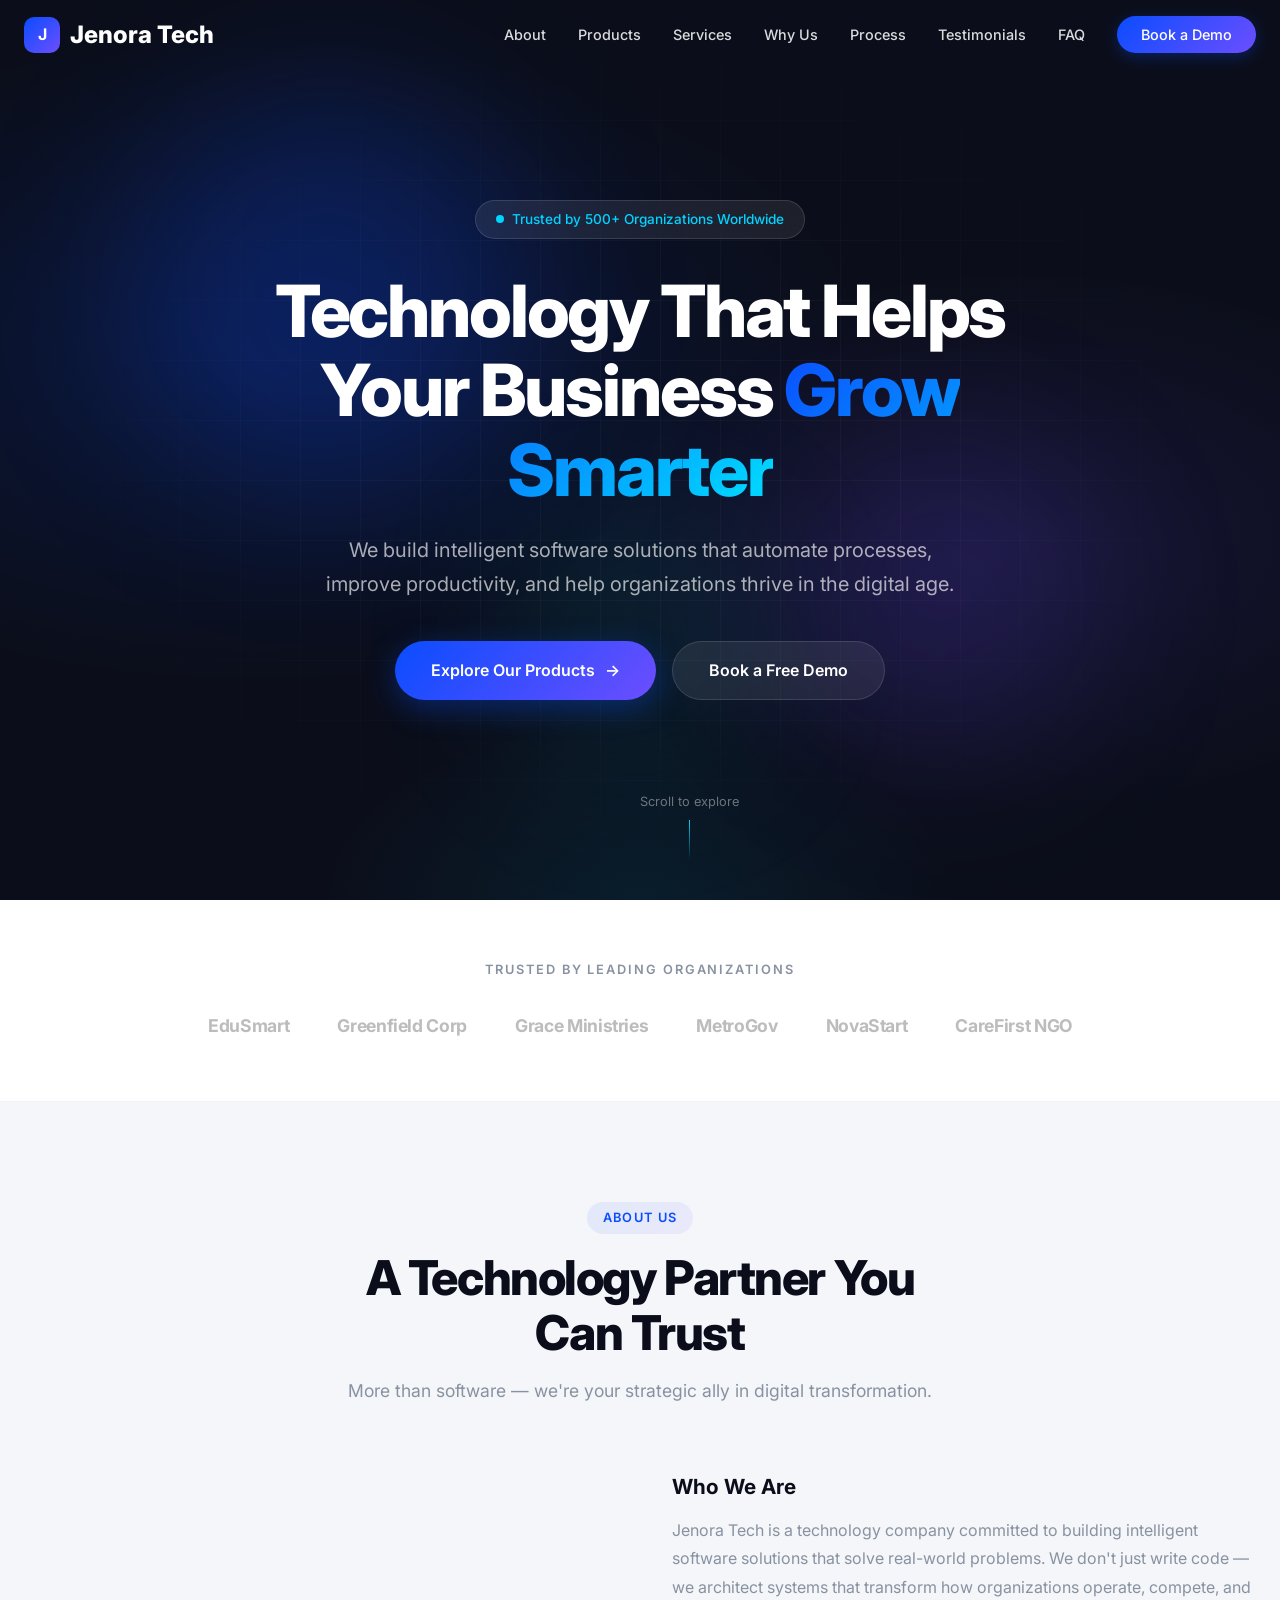
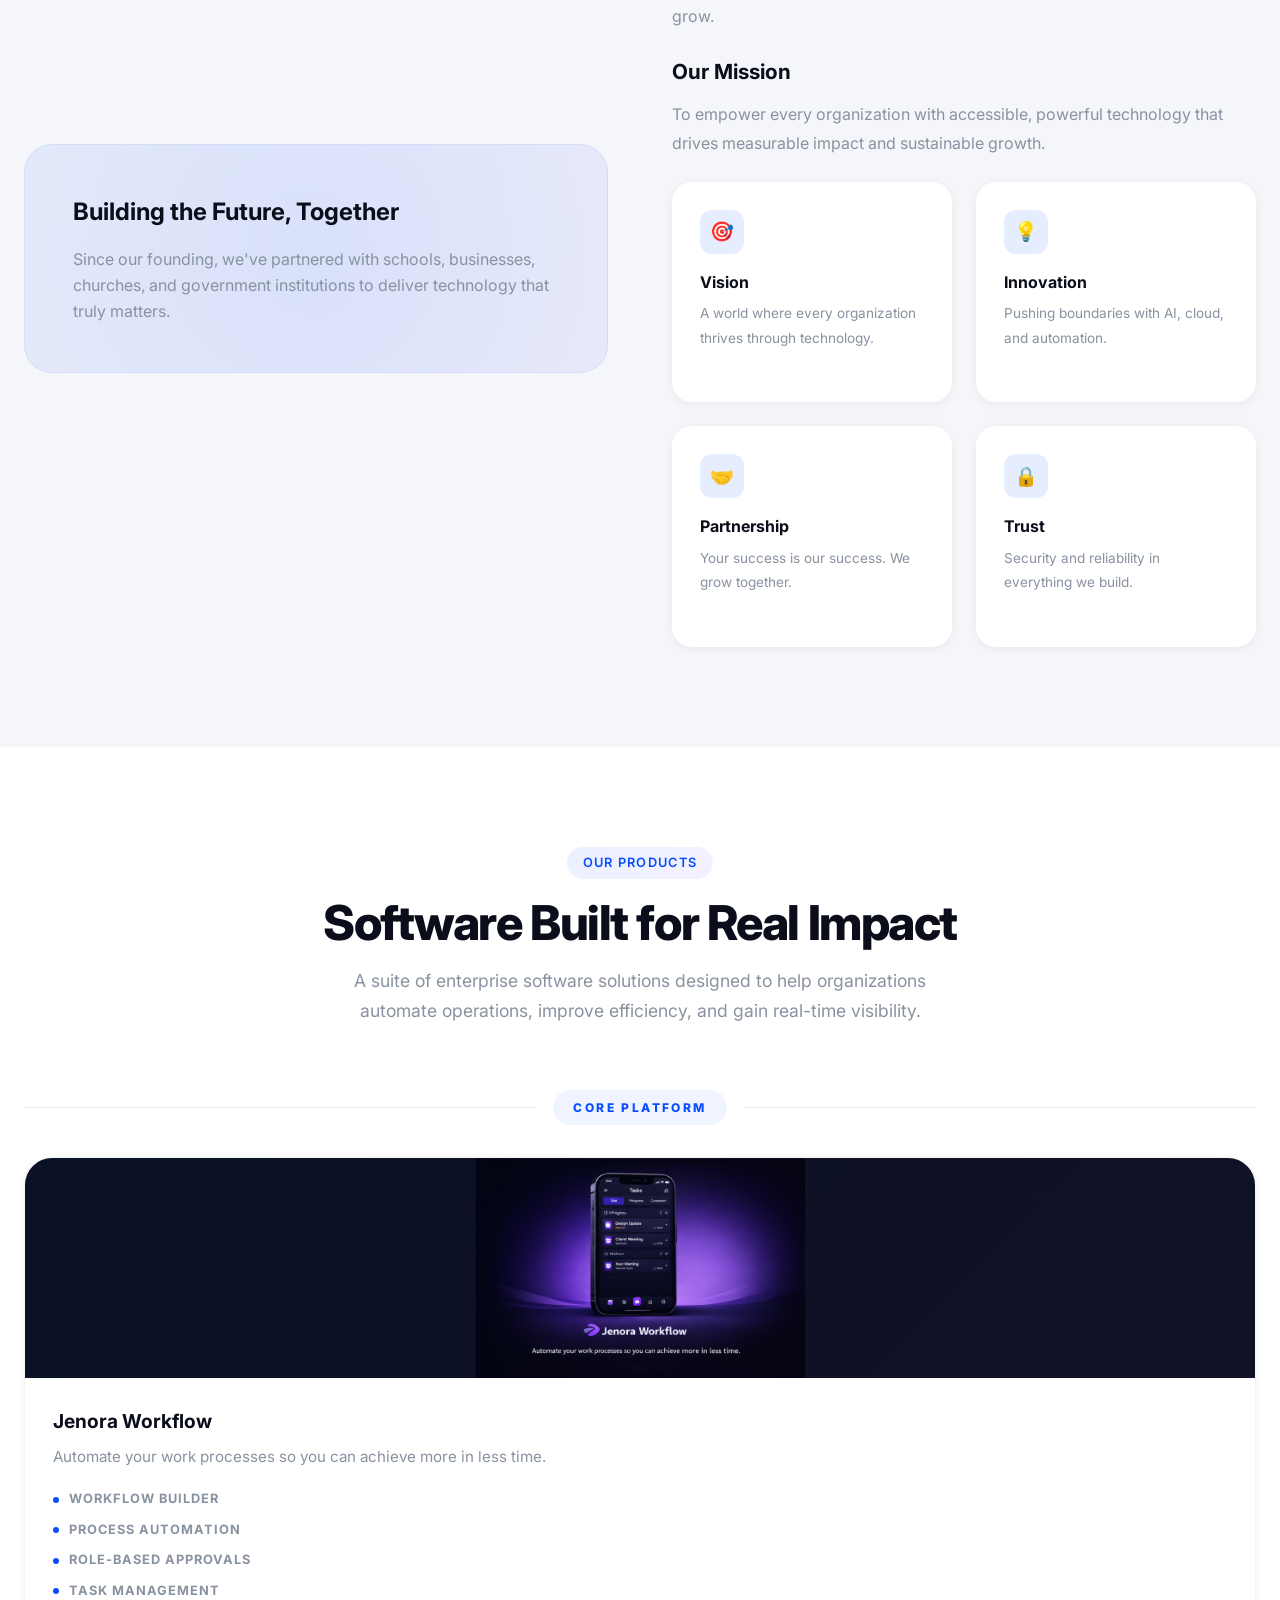
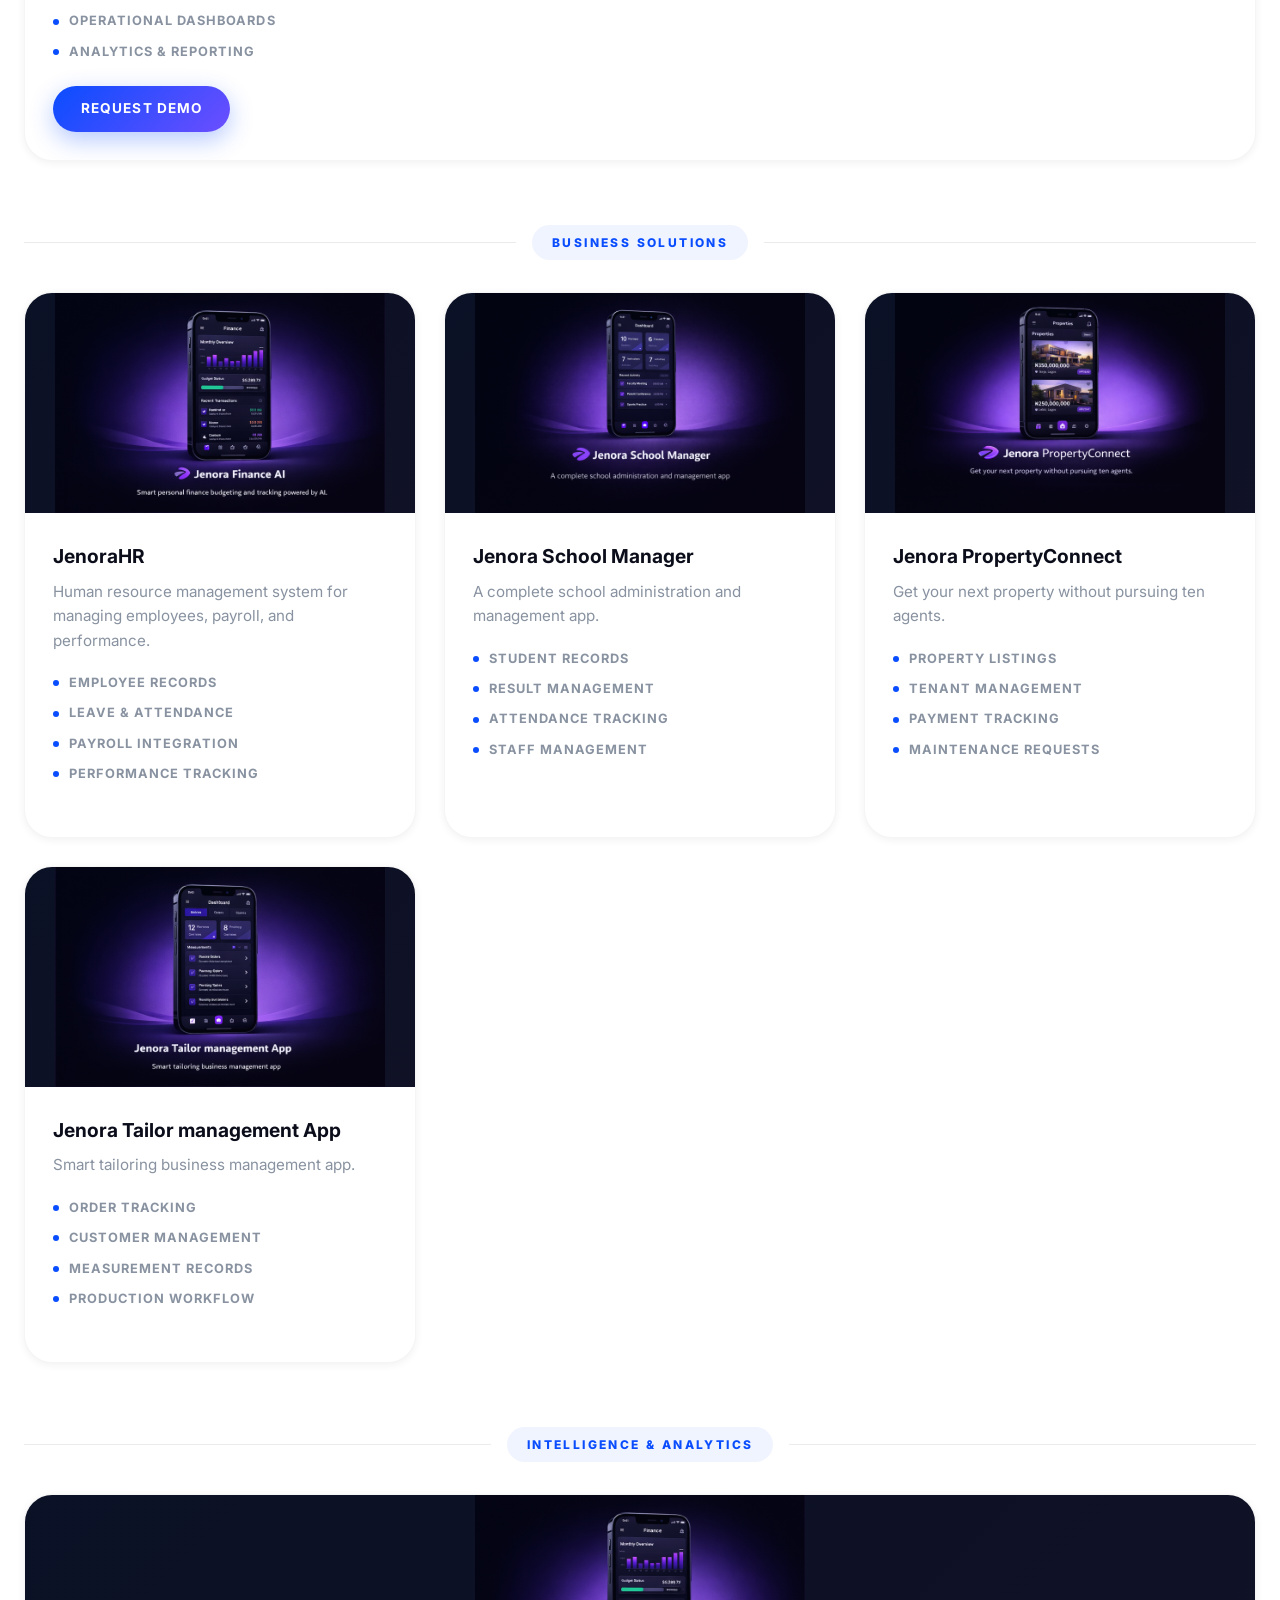
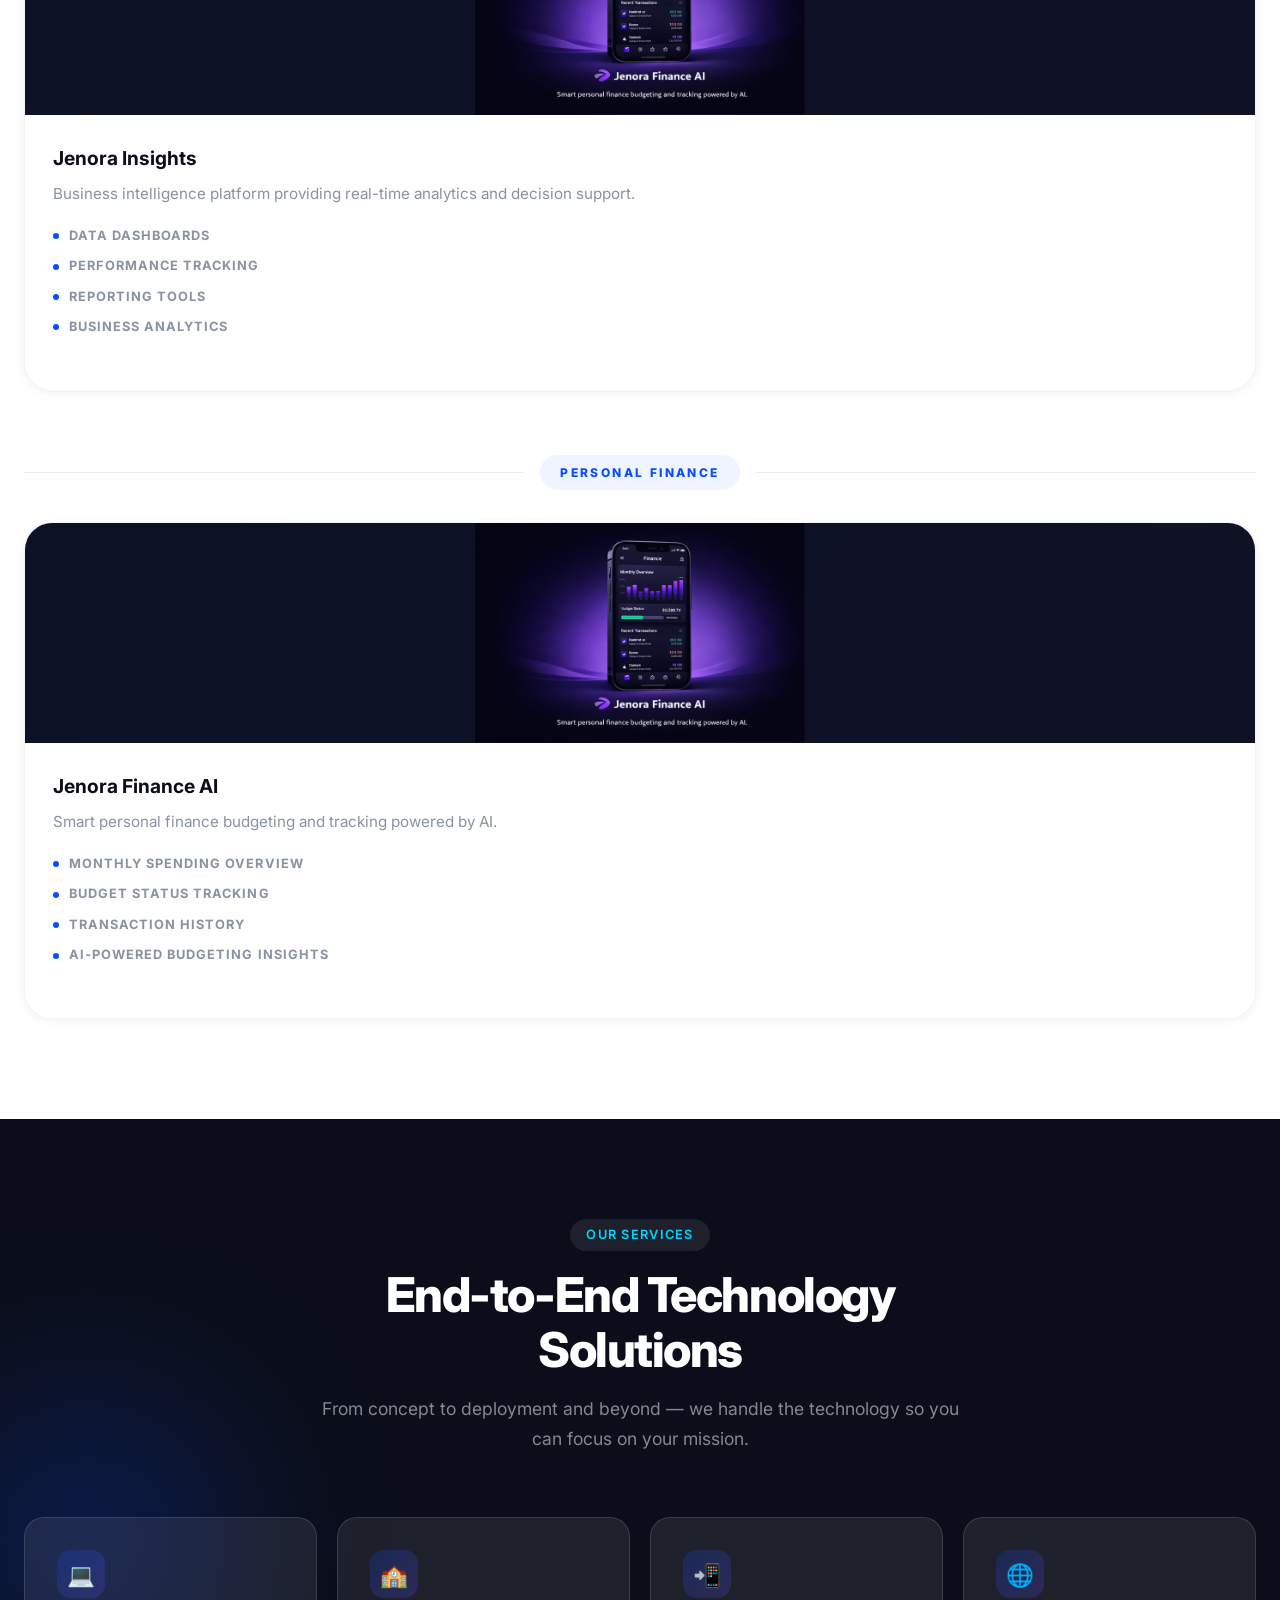
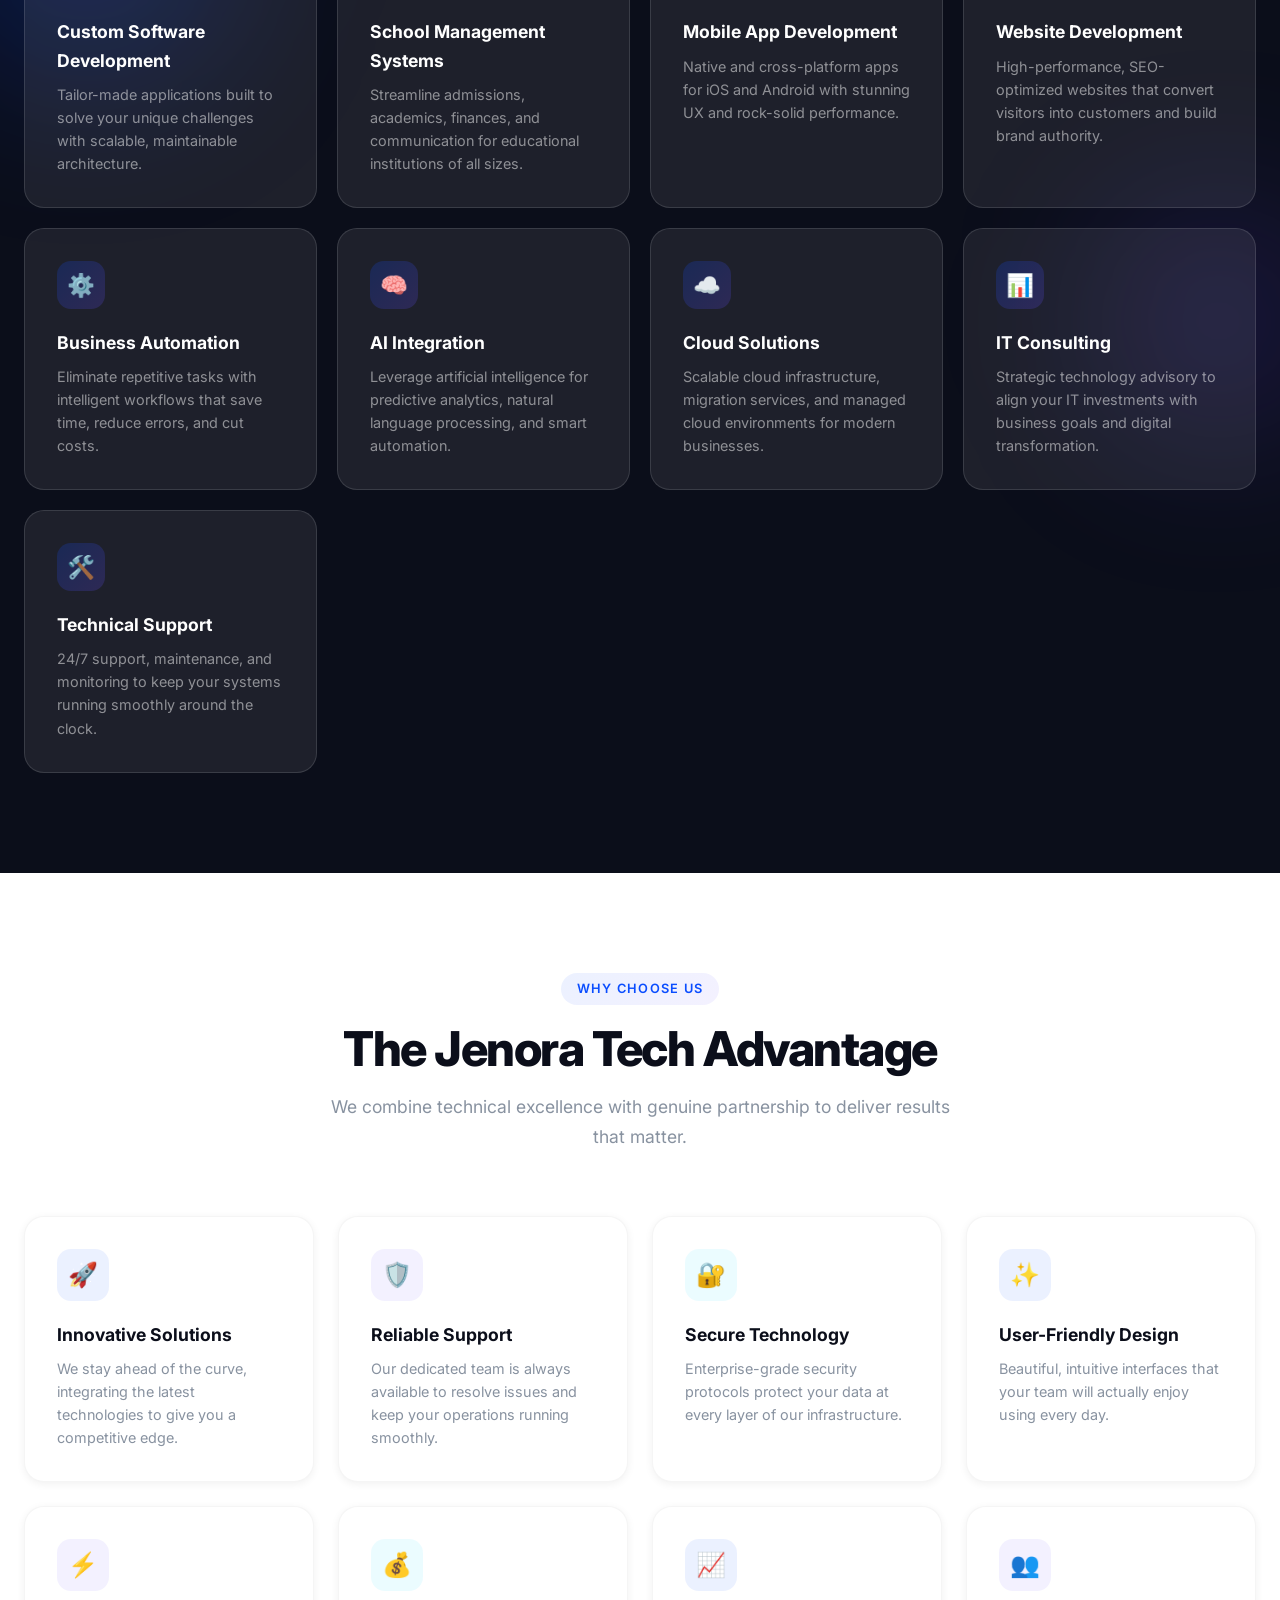
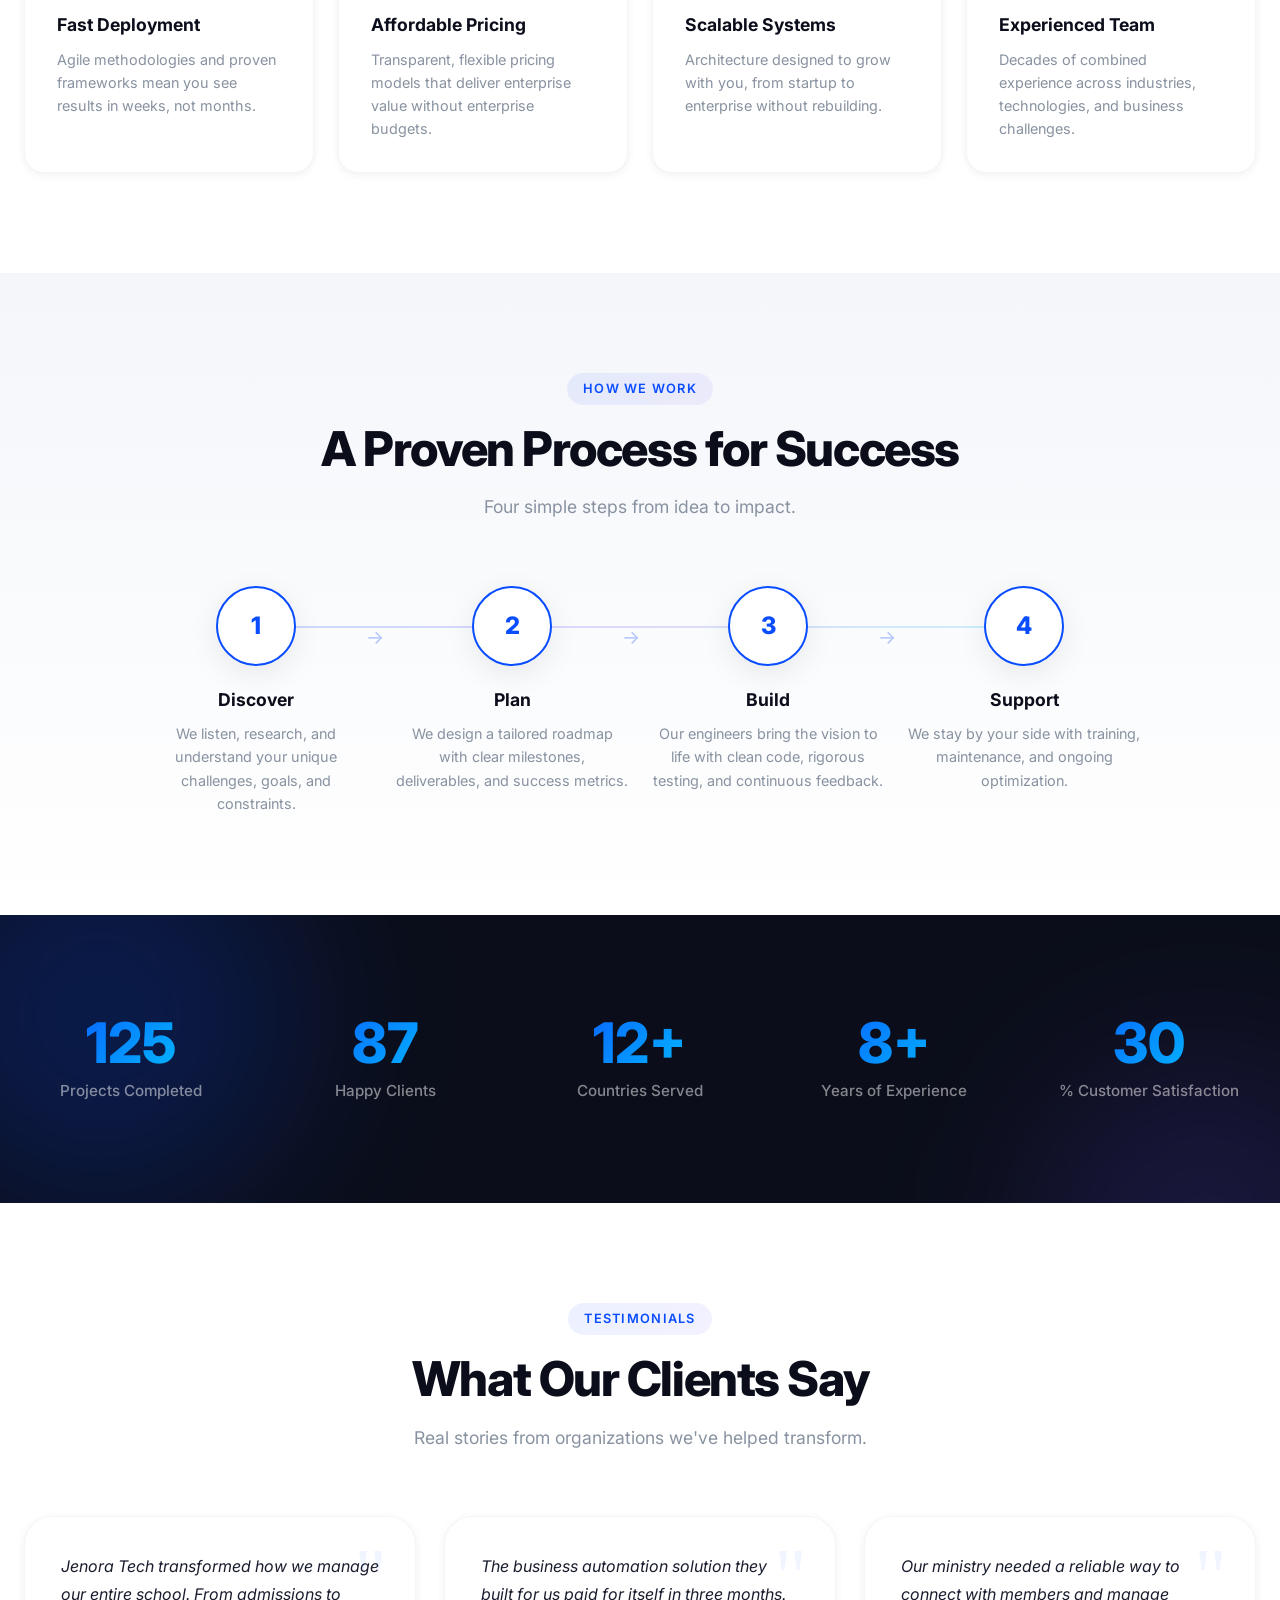
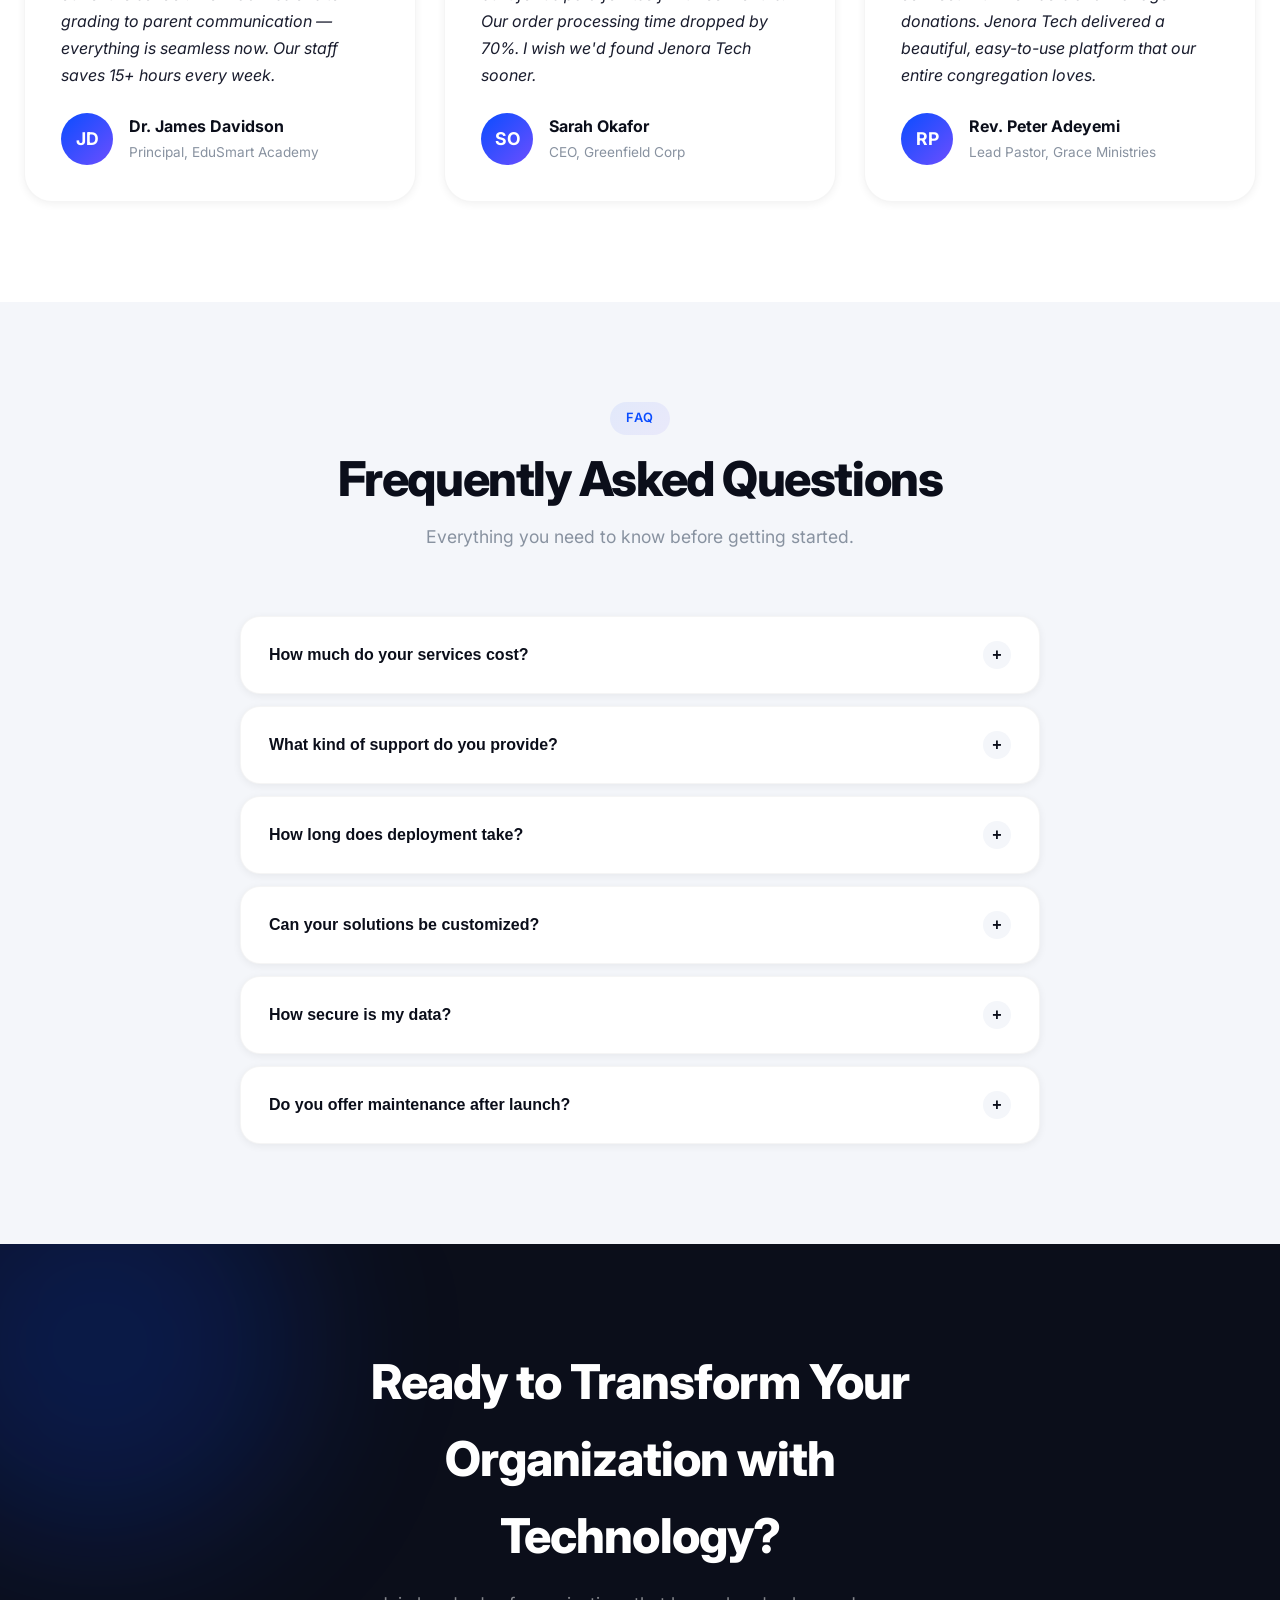
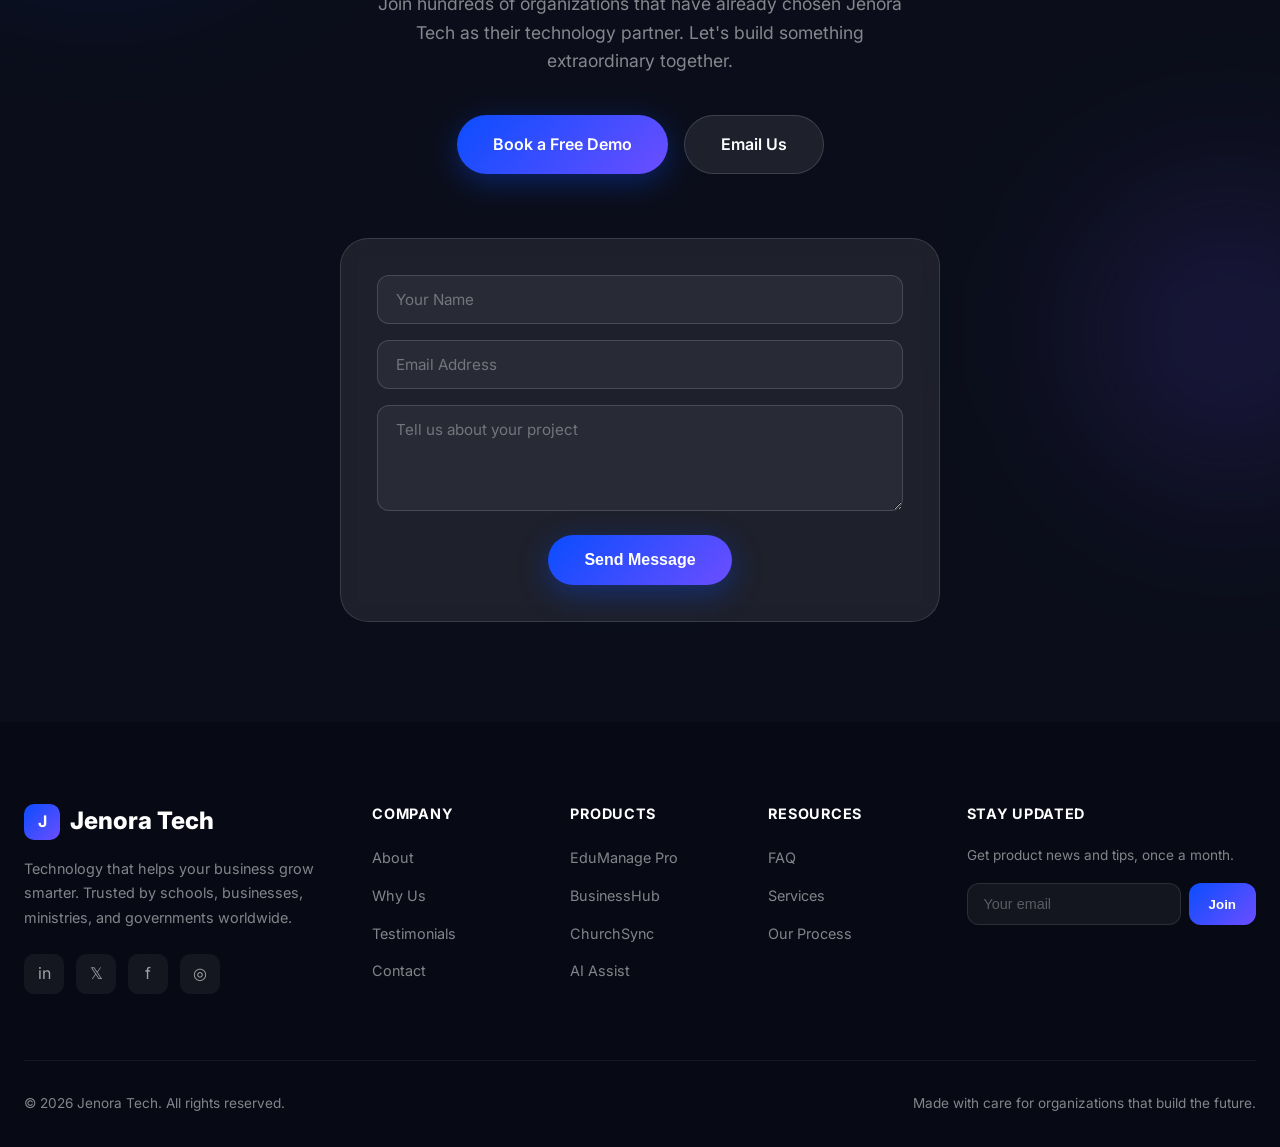
==== commit 27cade18: "com" ====
--- a/index.html
+++ b/index.html
@@ -616,7 +616,7 @@
     <div class="footer-grid">
       <div class="footer-brand">
         <a href="#home" class="logo">
-          <div class="logo-icon">T</div> Jenora Tech
+          <div class="logo-icon">J</div> Jenora Tech
         </a>
         <p>Technology that helps your business grow smarter. Trusted by schools, businesses, ministries, and governments worldwide.</p>
         <div class="social-links">
